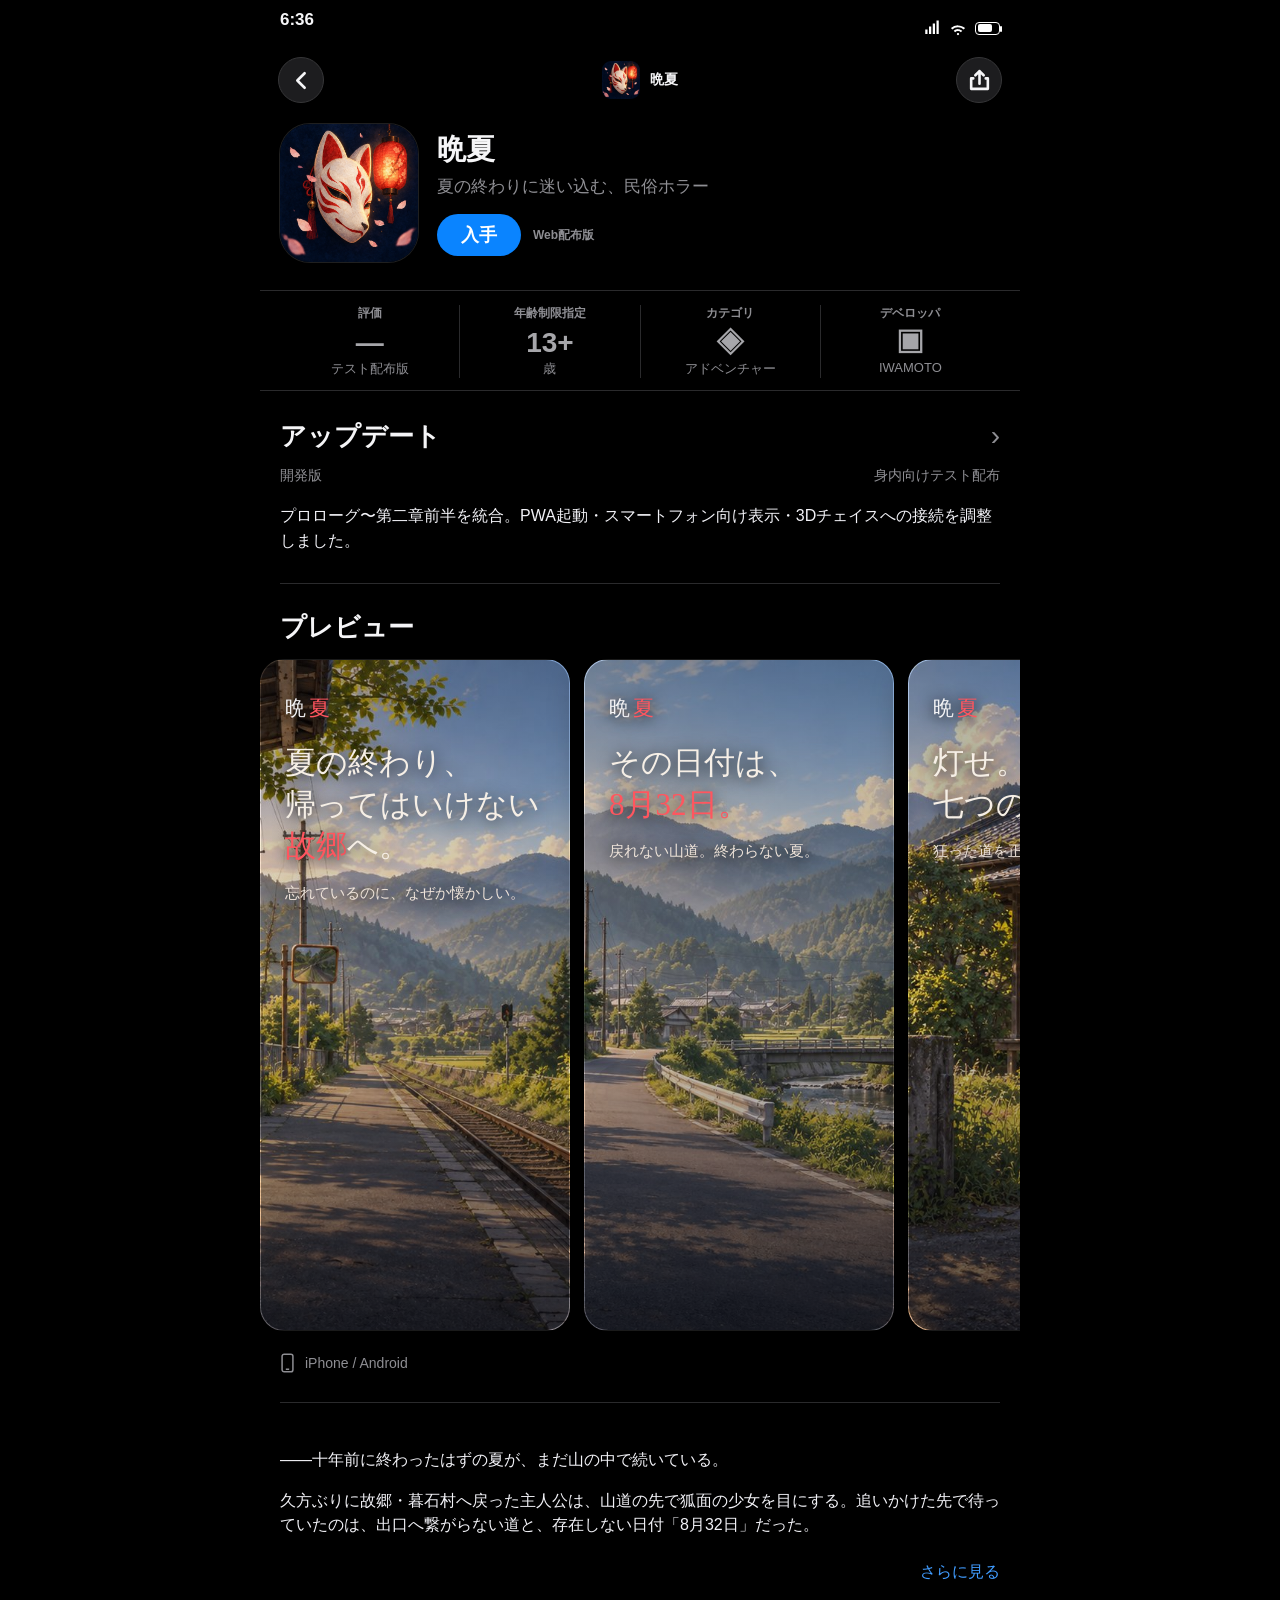
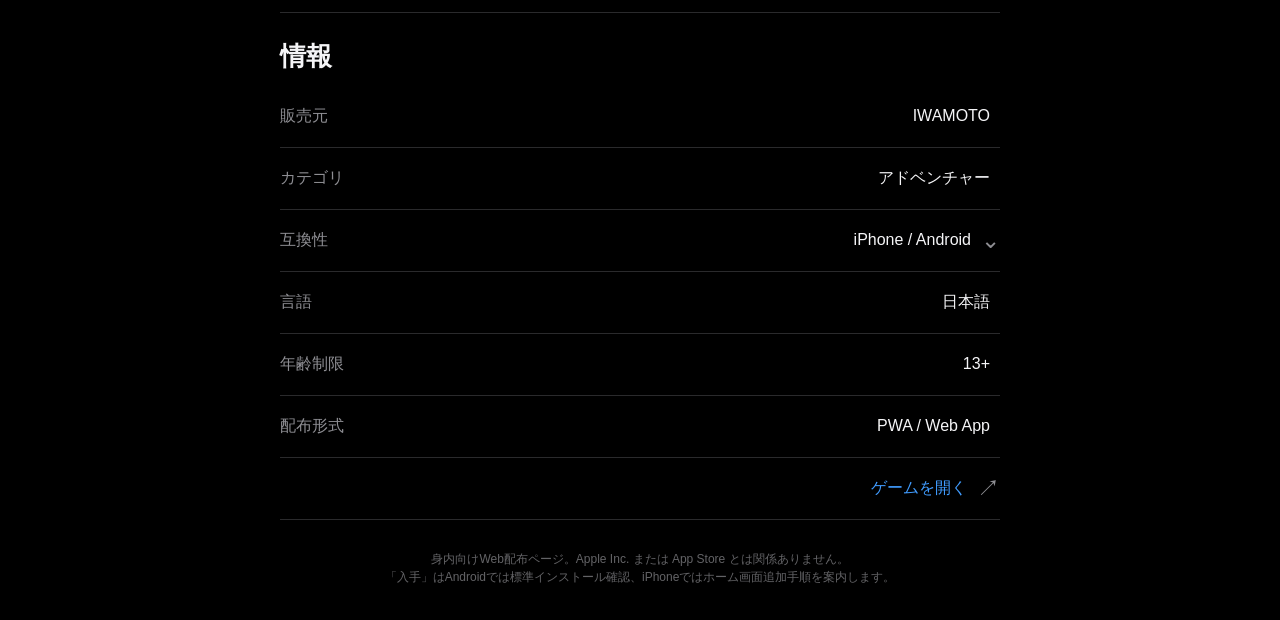
==== store/index.html @ 88d85bd9 "Add App Store-style PWA install page" ====
<!doctype html>
<html lang="ja">
<head>
<meta charset="utf-8">
<meta name="viewport" content="width=device-width,initial-scale=1,viewport-fit=cover">
<meta name="theme-color" content="#000000">
<meta name="color-scheme" content="dark">
<meta name="application-name" content="晩夏">
<meta name="mobile-web-app-capable" content="yes">
<meta name="apple-mobile-web-app-capable" content="yes">
<meta name="apple-mobile-web-app-title" content="晩夏">
<meta name="apple-mobile-web-app-status-bar-style" content="black-translucent">
<link rel="manifest" href="../manifest.webmanifest">
<link rel="apple-touch-icon" href="../icons/apple-touch-icon.png">
<link rel="icon" type="image/png" sizes="32x32" href="../icons/favicon-32.png">
<title>晩夏 - Web App</title>
<style>
:root{--bg:#000;--surface:#1c1c1e;--line:#2a2a2c;--text:#f5f5f7;--muted:#8e8e93;--blue:#0a84ff;--safe-t:env(safe-area-inset-top,0px);--safe-b:env(safe-area-inset-bottom,0px)}
*{box-sizing:border-box}html{background:#000;-webkit-text-size-adjust:100%;scroll-behavior:smooth}body{margin:0;background:#000;color:var(--text);font-family:-apple-system,BlinkMacSystemFont,"SF Pro Display","SF Pro Text","Hiragino Sans","Yu Gothic UI","Yu Gothic",sans-serif;-webkit-font-smoothing:antialiased;padding-bottom:calc(24px + var(--safe-b))}button,a{font:inherit}button{color:inherit}a{color:inherit;text-decoration:none}img{display:block}.app{width:min(100%,760px);margin:auto;min-height:100vh;background:#000}
.status{height:calc(46px + var(--safe-t));padding:calc(10px + var(--safe-t)) 20px 0;display:flex;justify-content:space-between;font-size:17px;font-weight:650}.status-icons{display:flex;align-items:center;gap:8px}.status svg{width:18px;height:18px;fill:#fff}.battery{height:13px;width:25px;border:1.6px solid #fff;border-radius:4px;padding:1.5px;position:relative}.battery:after{content:"";position:absolute;right:-3px;top:3px;width:2px;height:6px;background:#fff;border-radius:1px}.battery span{display:block;width:72%;height:100%;background:#fff;border-radius:2px}
.topbar{height:70px;padding:8px 18px 10px;display:grid;grid-template-columns:1fr auto 1fr;align-items:center;position:sticky;top:0;z-index:20;background:rgba(0,0,0,.82);backdrop-filter:saturate(180%) blur(22px);-webkit-backdrop-filter:saturate(180%) blur(22px)}.icon-btn{width:46px;height:46px;border-radius:50%;border:1px solid #363638;background:#1d1d1f;display:grid;place-items:center;padding:0;cursor:pointer}.icon-btn svg{width:25px;height:25px;stroke:#f5f5f7;stroke-width:2.5;fill:none;stroke-linecap:round;stroke-linejoin:round}.top-left{justify-self:start}.top-right{justify-self:end}.mini-head{display:flex;align-items:center;gap:10px;opacity:0;transition:.2s}.mini-head img{width:38px;height:38px;border-radius:9px}.mini-title{font-size:14px;font-weight:650}.topbar.scrolled .mini-head{opacity:1}.topbar.scrolled .share-only{display:none}.topbar:not(.scrolled) .compact-get{display:none}
.get{border:0;background:var(--blue);color:#fff;min-width:84px;height:42px;padding:0 22px;border-radius:999px;font-size:18px;font-weight:650;cursor:pointer}.get:active{transform:scale(.96);opacity:.85}.get.small{height:38px;min-width:74px;font-size:16px;padding:0 18px}
.section{padding:0 20px}.hero{display:grid;grid-template-columns:138px 1fr;gap:19px;padding-top:8px;padding-bottom:28px}.app-icon{width:138px;height:138px;border-radius:30px;object-fit:cover;box-shadow:0 0 0 1px rgba(255,255,255,.12)}.hero-copy{min-width:0;display:flex;flex-direction:column;justify-content:center}.hero h1{font-size:29px;margin:0 0 6px;font-weight:720}.subtitle{font-size:17px;color:var(--muted);line-height:1.25;margin-bottom:17px}.get-row{display:flex;align-items:center;gap:12px}.web-badge{font-size:12px;color:var(--muted);font-weight:600}
.metrics-wrap{border-top:1px solid var(--line);border-bottom:1px solid var(--line);overflow:hidden}.metrics{display:flex;overflow-x:auto;scrollbar-width:none;padding:14px 0 12px}.metrics::-webkit-scrollbar{display:none}.metric{min-width:145px;flex:1;text-align:center;border-right:1px solid var(--line);padding:0 12px}.metric:last-child{border-right:0}.metric-top{font-size:12px;color:var(--muted);font-weight:600}.metric-main{font-size:28px;font-weight:650;color:#a6a6aa;line-height:1.18;margin:4px 0 1px}.metric-bottom{font-size:13px;color:var(--muted)}
.block{padding:29px 20px 0}.heading-row{display:flex;justify-content:space-between;align-items:baseline;margin-bottom:15px}h2{font-size:26px;line-height:1.1;margin:0;font-weight:730}.chev{color:var(--muted);font-size:28px}.update-meta{display:flex;justify-content:space-between;color:var(--muted);font-size:14px;margin-bottom:19px}.bodycopy{font-size:16px;line-height:1.55;color:#f2f2f7}.sep{height:1px;background:var(--line);margin:29px 20px 0}
.preview-title{margin-bottom:18px}.preview-scroll{display:flex;gap:14px;overflow-x:auto;scroll-snap-type:x mandatory;-webkit-overflow-scrolling:touch;scrollbar-width:none;padding:0 20px 6px;margin:0 -20px}.preview-scroll::-webkit-scrollbar{display:none}.preview-card{flex:0 0 clamp(246px,72vw,310px);aspect-ratio:9/19.5;border-radius:24px;overflow:hidden;scroll-snap-align:start;border:1px solid rgba(255,255,255,.1);box-shadow:0 12px 34px rgba(0,0,0,.4);position:relative;background-position:center;background-size:cover;background-repeat:no-repeat}.preview-card:before{content:"";position:absolute;inset:0;background:linear-gradient(180deg,rgba(4,6,12,.35),rgba(4,6,12,.06) 46%,rgba(4,6,12,.7))}.preview-copy{position:absolute;inset:0;padding:34px 24px;display:flex;flex-direction:column;justify-content:flex-start;text-shadow:0 2px 16px #000}.preview-brand{font-family:"Hiragino Mincho ProN","Yu Mincho",serif;font-size:21px;letter-spacing:.14em;margin-bottom:20px}.preview-brand b{color:#ff565f;font-weight:500}.preview-copy h3{font-family:"Hiragino Mincho ProN","Yu Mincho",serif;font-size:31px;line-height:1.34;margin:0;color:#f6efe6;font-weight:500}.preview-copy h3 em{font-style:normal;color:#ff565f}.preview-copy p{font-family:"Hiragino Mincho ProN","Yu Mincho",serif;font-size:15px;line-height:1.6;margin:14px 0 0;color:#eee3d9}.p1{background-image:url('../story-assets/d433946e0e37f35c113ef683.jpg')}.p2{background-image:url('../story-assets/786ea5b18d33438d52cf5164.jpg')}.p3{background-image:url('../story-assets/a06f5519eb6fc4765a5a5476.jpg')}.p4{background-image:url('../chase/assets/02f505d3da7eb27e.jpg')}.p5{background-image:url('../story-assets/a1163c186d6f4e73d282284d.jpg')}.p6{background-image:url('../story-assets/0415895b34908df2239d593f.jpg')}.device-label{display:flex;gap:10px;align-items:center;color:var(--muted);font-size:14px;padding-top:16px}.device-label svg{width:15px;height:20px;stroke:currentColor;fill:none;stroke-width:1.8}
.description-details summary{list-style:none;-webkit-tap-highlight-color:transparent;user-select:none}.description-details summary::-webkit-details-marker{display:none}.more{display:block;width:max-content;margin-left:auto;color:#409cff;font-size:16px;padding:8px 0 0;cursor:pointer}.description-details .when-open{display:none}.description-details[open] .when-closed{display:none}.description-details[open] .when-open{display:inline}.description-details[open] .more{margin-bottom:12px}.feature-list{padding-left:1.2em}.feature-list li{margin:6px 0}
.info-row{min-height:62px;border-bottom:1px solid var(--line);display:grid;grid-template-columns:140px 1fr auto;align-items:center;gap:10px;font-size:16px}.info-row .label{color:var(--muted)}.info-row .value{text-align:right}.info-row .disclosure{color:var(--muted);font-size:23px}.link-row .value{color:#409cff}.footer-note{color:#636366;font-size:12px;line-height:1.5;padding:30px 20px 10px;text-align:center}
.modal{position:fixed;inset:0;z-index:100;background:rgba(0,0,0,.55);display:none;align-items:flex-end;justify-content:center;padding:16px 12px calc(16px + var(--safe-b));backdrop-filter:blur(10px);-webkit-backdrop-filter:blur(10px)}.modal.show{display:flex}.sheet{width:min(100%,520px);background:#1c1c1e;border-radius:28px;padding:10px 18px 18px;border:1px solid rgba(255,255,255,.12)}.grabber{width:36px;height:5px;background:#5b5b60;border-radius:99px;margin:2px auto 17px}.sheet h3{font-size:22px;margin:0 0 8px;text-align:center}.sheet p{color:#b7b7bd;font-size:14px;line-height:1.48;margin:0 0 16px;text-align:center}.steps{display:grid;gap:10px}.step{display:flex;gap:12px;align-items:center;background:#2c2c2e;border-radius:14px;padding:12px}.step-num{width:30px;height:30px;border-radius:50%;background:var(--blue);display:grid;place-items:center;font-weight:700;flex:0 0 auto}.step b{font-size:15px}.step span{display:block;color:var(--muted);font-size:12px;margin-top:2px}.sheet-actions{display:grid;grid-template-columns:1fr 1fr;gap:10px;margin-top:14px}.sheet-actions button{height:48px;border-radius:14px;border:0;font-weight:650;font-size:16px}.cancel{background:#2c2c2e}.primary{background:var(--blue)}
@media(max-width:430px){.section,.block{padding-left:18px;padding-right:18px}.sep{margin-left:18px;margin-right:18px}.hero{grid-template-columns:116px 1fr;gap:16px}.app-icon{width:116px;height:116px;border-radius:26px}.hero h1{font-size:25px}.subtitle{font-size:15px}.get{height:39px;min-width:78px;font-size:17px}}
</style>
</head>
<body>
<div class="app">
<div class="status" aria-hidden="true"><div id="clock">9:41</div><div class="status-icons"><svg viewBox="0 0 24 24"><path d="M3 20h3V14H3v6Zm5 0h3V10H8v10Zm5 0h3V6h-3v14Zm5 0h3V2h-3v18Z"/></svg><svg viewBox="0 0 24 24"><path d="M12 18.5c.8 0 1.5.7 1.5 1.5s-.7 1.5-1.5 1.5-1.5-.7-1.5-1.5.7-1.5 1.5-1.5Zm0-5c2.2 0 4.2.8 5.7 2.2l-1.8 1.8A5.6 5.6 0 0 0 12 16a5.6 5.6 0 0 0-3.9 1.5l-1.8-1.8A8.2 8.2 0 0 1 12 13.5Zm0-5c3.6 0 6.9 1.3 9.4 3.6l-1.8 1.8A11 11 0 0 0 12 11a11 11 0 0 0-7.6 2.9l-1.8-1.8A13.7 13.7 0 0 1 12 8.5Z"/></svg><div class="battery"><span></span></div></div></div>
<header class="topbar" id="topbar"><button class="icon-btn top-left" type="button" onclick="history.length>1?history.back():location.href='../?v=20260924'" aria-label="戻る"><svg viewBox="0 0 24 24"><path d="M15 5 8 12l7 7"/></svg></button><div class="mini-head"><img src="../icons/icon-512.png" alt=""><div class="mini-title">晩夏</div></div><div class="top-right"><button class="icon-btn share-only" type="button" id="shareBtn" aria-label="共有"><svg viewBox="0 0 24 24"><path d="M12 15V3m0 0L8 7m4-4 4 4M6 10H4v10h16V10h-2"/></svg></button><button class="get small compact-get install-trigger" type="button">入手</button></div></header>
<main>
<section class="section hero"><img class="app-icon" src="../icons/icon-512.png" alt="晩夏 アプリアイコン"><div class="hero-copy"><h1>晩夏</h1><div class="subtitle">夏の終わりに迷い込む、民俗ホラー</div><div class="get-row"><button class="get install-trigger" type="button">入手</button><span class="web-badge">Web配布版</span></div></div></section>
<section class="section metrics-wrap"><div class="metrics"><div class="metric"><div class="metric-top">評価</div><div class="metric-main">—</div><div class="metric-bottom">テスト配布版</div></div><div class="metric"><div class="metric-top">年齢制限指定</div><div class="metric-main">13+</div><div class="metric-bottom">歳</div></div><div class="metric"><div class="metric-top">カテゴリ</div><div class="metric-main">◈</div><div class="metric-bottom">アドベンチャー</div></div><div class="metric"><div class="metric-top">デベロッパ</div><div class="metric-main">▣</div><div class="metric-bottom">IWAMOTO</div></div></div></section>
<section class="block"><div class="heading-row"><h2>アップデート</h2><div class="chev">›</div></div><div class="update-meta"><span>開発版</span><span>身内向けテスト配布</span></div><div class="bodycopy">プロローグ〜第二章前半を統合。PWA起動・スマートフォン向け表示・3Dチェイスへの接続を調整しました。</div></section><div class="sep"></div>
<section class="block"><h2 class="preview-title">プレビュー</h2><div class="preview-scroll"><article class="preview-card p1"><div class="preview-copy"><div class="preview-brand">晩<b>夏</b></div><h3>夏の終わり、<br>帰ってはいけない<em>故郷</em>へ。</h3><p>忘れているのに、なぜか懐かしい。</p></div></article><article class="preview-card p2"><div class="preview-copy"><div class="preview-brand">晩<b>夏</b></div><h3>その日付は、<br><em>8月32日。</em></h3><p>戻れない山道。終わらない夏。</p></div></article><article class="preview-card p3"><div class="preview-copy"><div class="preview-brand">晩<b>夏</b></div><h3>灯せ。<br>七つの<em>灯火</em>を。</h3><p>狂った道を正し、禁域の奥へ。</p></div></article><article class="preview-card p4"><div class="preview-copy"><div class="preview-brand">晩<b>夏</b></div><h3>見つかったら、<br><em>逃げろ。</em></h3><p>暗闇の森を走り抜ける3Dチェイス。</p></div></article><article class="preview-card p5"><div class="preview-copy"><div class="preview-brand">晩<b>夏</b></div><h3>忘れていた名前が、<br>すべてを<em>繋ぐ。</em></h3><p>少女、案内人、そして十年前の自分。</p></div></article><article class="preview-card p6"><div class="preview-copy"><div class="preview-brand">晩<b>夏</b></div><h3>2Dノベル ×<br><em>3Dチェイス。</em></h3><p>物語を読み、禁域を走り、失われた夏の真相へ。</p></div></article></div><div class="device-label"><svg viewBox="0 0 18 24"><rect x="2.5" y="1.5" width="13" height="21" rx="2.5"/><path d="M7 19.5h4"/></svg><span>iPhone / Android</span></div></section><div class="sep"></div>
<section class="block"><div class="bodycopy"><p>――十年前に終わったはずの夏が、まだ山の中で続いている。</p><p>久方ぶりに故郷・暮石村へ戻った主人公は、山道の先で狐面の少女を目にする。追いかけた先で待っていたのは、出口へ繋がらない道と、存在しない日付「8月32日」だった。</p></div><details class="description-details"><summary class="more"><span class="when-closed">さらに見る</span><span class="when-open">閉じる</span></summary><div class="bodycopy"><p>『晩夏』は、物語を読み進める2Dノベルと、暗闇の禁域を探索する3Dチェイスを交互に進める民俗ホラーアドベンチャーです。</p><ul class="feature-list"><li>夕暮れの故郷と「忘れているのに懐かしい」記憶</li><li>七つの灯火を巡り、狂った道を正す探索</li><li>虚神から逃げる一人称3Dチェイス</li><li>狐面の少女・彩音と、失われた十年前の因果</li></ul></div></details></section><div class="sep"></div>
<section class="block"><div class="heading-row"><h2>情報</h2></div><div class="info"><div class="info-row"><div class="label">販売元</div><div class="value">IWAMOTO</div><div></div></div><div class="info-row"><div class="label">カテゴリ</div><div class="value">アドベンチャー</div><div></div></div><div class="info-row"><div class="label">互換性</div><div class="value">iPhone / Android</div><div class="disclosure">⌄</div></div><div class="info-row"><div class="label">言語</div><div class="value">日本語</div><div></div></div><div class="info-row"><div class="label">年齢制限</div><div class="value">13+</div><div></div></div><div class="info-row"><div class="label">配布形式</div><div class="value">PWA / Web App</div><div></div></div><div class="info-row link-row"><div class="label"></div><div class="value"><a href="../?v=20260924">ゲームを開く</a></div><div class="disclosure">↗</div></div></div></section>
<div class="footer-note">身内向けWeb配布ページ。Apple Inc. または App Store とは関係ありません。<br>「入手」はAndroidでは標準インストール確認、iPhoneではホーム画面追加手順を案内します。</div>
</main></div>
<div class="modal" id="installModal"><div class="sheet"><div class="grabber"></div><h3>晩夏をインストール</h3><p id="installIntro">ホーム画面に追加すると、ブラウザUIなしでアプリのように起動できます。</p><div class="steps" id="iosSteps"><div class="step"><div class="step-num">1</div><div><b>Safariの共有ボタン □↑</b><span>画面下部または上部にあります</span></div></div><div class="step"><div class="step-num">2</div><div><b>「ホーム画面に追加」</b><span>共有メニューから選択します</span></div></div><div class="step"><div class="step-num">3</div><div><b>「Webアプリとして開く」をON</b><span>表示された場合は有効にします</span></div></div><div class="step"><div class="step-num">4</div><div><b>右上の「追加」</b><span>ホーム画面に「晩夏」が追加されます</span></div></div></div><div class="sheet-actions"><button class="cancel" id="modalClose">閉じる</button><button class="primary" id="openGame">ゲームを開く</button></div></div></div>
<script>
(()=>{const GAME_URL='../?v=20260924';const STORE_URL=location.href;const isIOS=/iPad|iPhone|iPod/.test(navigator.userAgent)||(navigator.platform==='MacIntel'&&navigator.maxTouchPoints>1);const isAndroid=/Android/i.test(navigator.userAgent);const isStandalone=matchMedia('(display-mode: standalone)').matches||navigator.standalone===true;let deferredPrompt=null;let urlSwapped=false;const buttons=[...document.querySelectorAll('.install-trigger')];const modal=document.getElementById('installModal');const intro=document.getElementById('installIntro');const steps=document.getElementById('iosSteps');const label=x=>buttons.forEach(b=>b.textContent=x);if(isStandalone)label('開く');addEventListener('beforeinstallprompt',e=>{e.preventDefault();deferredPrompt=e});addEventListener('appinstalled',()=>{deferredPrompt=null;label('開く')});async function install(){if(isStandalone){location.href=GAME_URL;return}if(deferredPrompt){deferredPrompt.prompt();const c=await deferredPrompt.userChoice;if(c&&c.outcome==='accepted')label('開く');deferredPrompt=null;return}if(isIOS){history.replaceState(null,'',GAME_URL);urlSwapped=true;intro.textContent='Safariの共有メニューから「ホーム画面に追加」を選んでください。追加後は「晩夏」として直接ゲームが起動します。';steps.style.display='grid';modal.classList.add('show');return}if(isAndroid){intro.textContent='このブラウザではインストール確認を直接表示できませんでした。Chromeのメニューから「アプリをインストール」を選んでください。';steps.style.display='none';modal.classList.add('show');return}location.href=GAME_URL}buttons.forEach(b=>b.addEventListener('click',install));function closeModal(){modal.classList.remove('show');if(urlSwapped){history.replaceState(null,'',STORE_URL);urlSwapped=false}}document.getElementById('modalClose').addEventListener('click',closeModal);document.getElementById('openGame').addEventListener('click',()=>location.href=GAME_URL);modal.addEventListener('click',e=>{if(e.target===modal)closeModal()});document.getElementById('shareBtn').addEventListener('click',async()=>{try{if(navigator.share)await navigator.share({title:'晩夏',text:'民俗ホラーアドベンチャー「晩夏」',url:location.href});else await navigator.clipboard.writeText(location.href)}catch(_){}});const topbar=document.getElementById('topbar');const onScroll=()=>topbar.classList.toggle('scrolled',scrollY>135);addEventListener('scroll',onScroll,{passive:true});onScroll();const clock=document.getElementById('clock');const tick=()=>{const d=new Date();clock.textContent=`${d.getHours()}:${String(d.getMinutes()).padStart(2,'0')}`};tick();setInterval(tick,30000)})();
</script>
<script src="../pwa-register.js"></script>
</body>
</html>
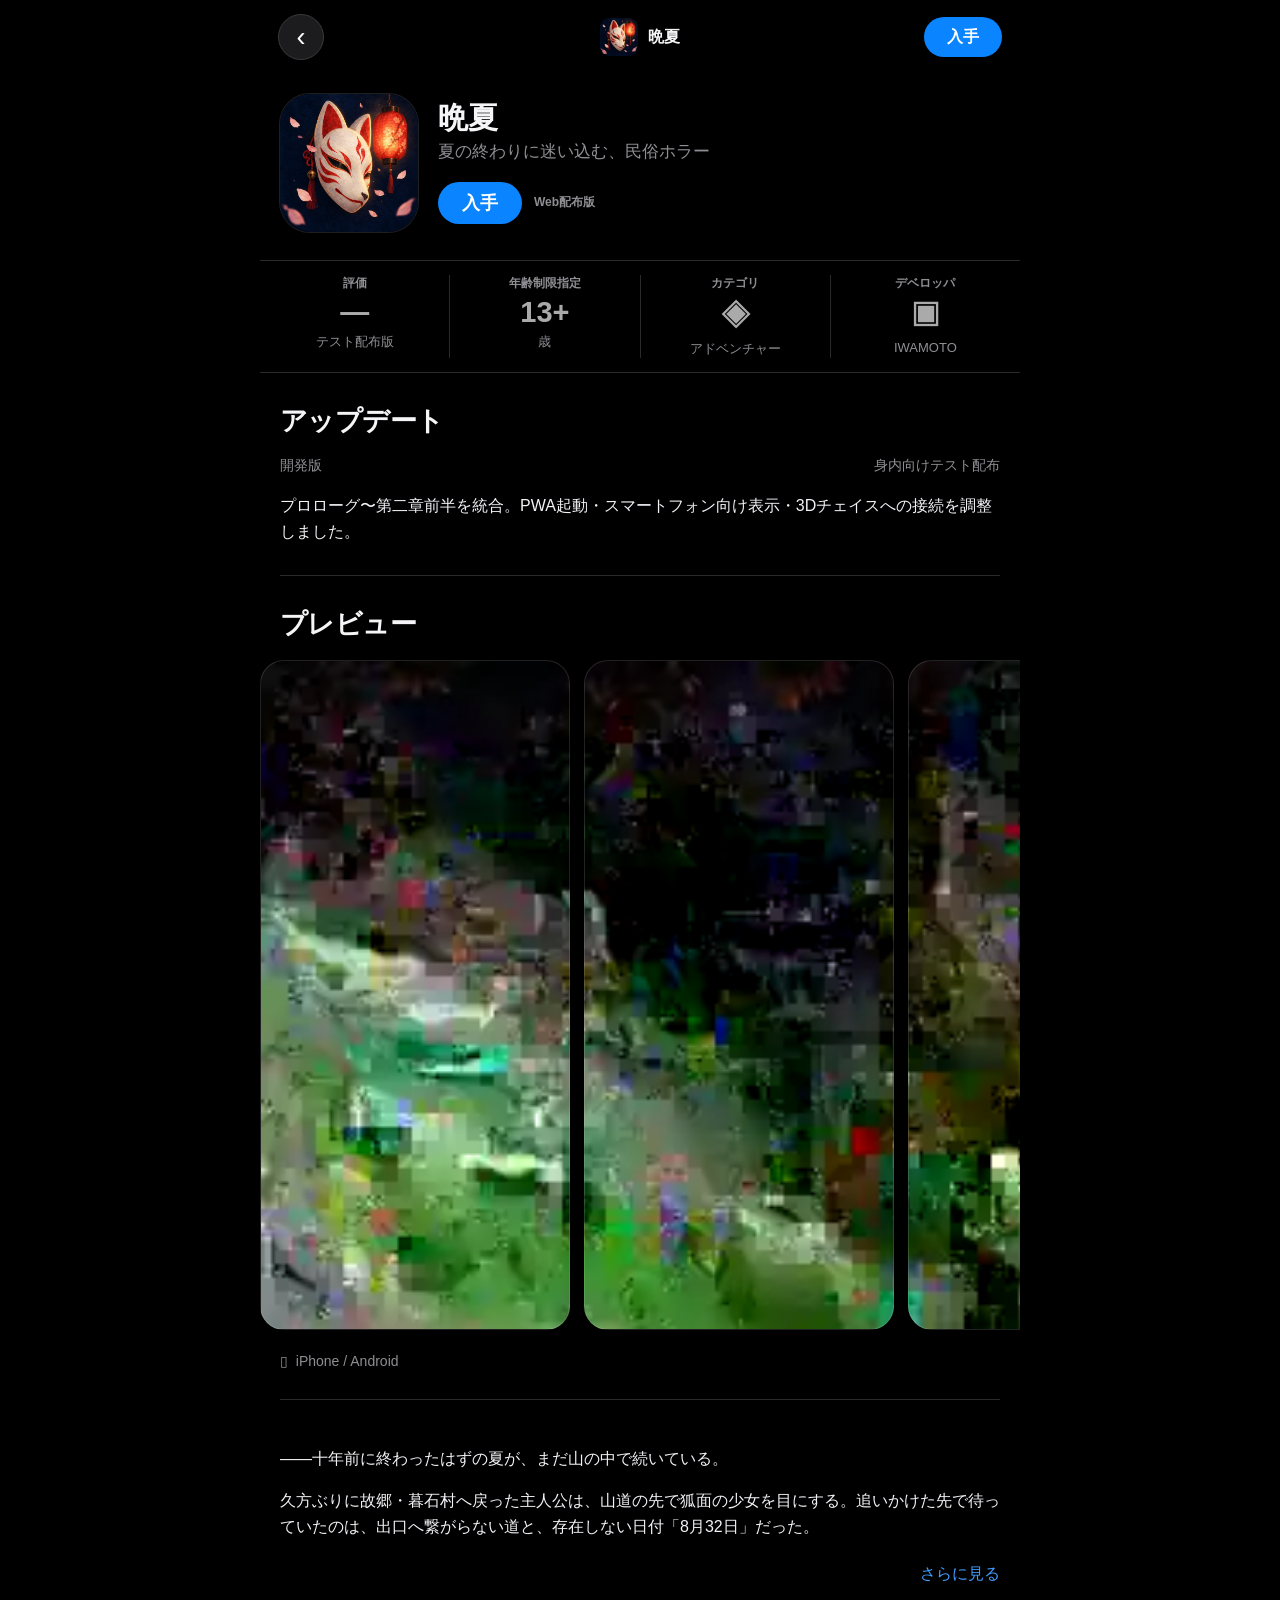
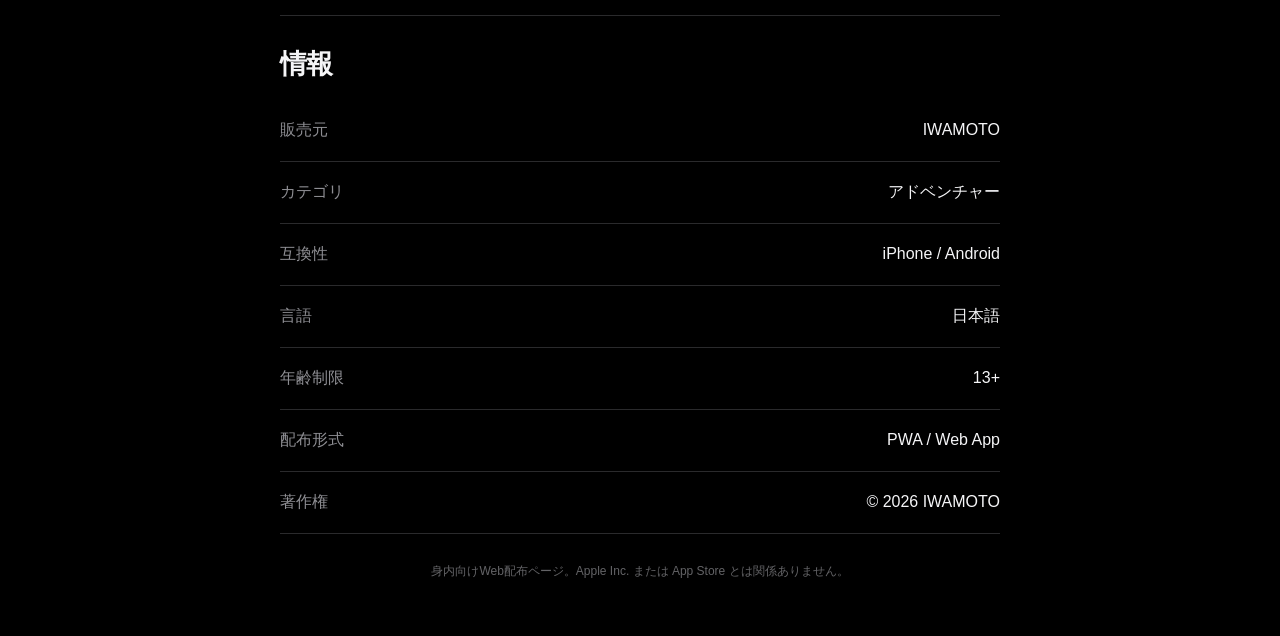
==== commit 4427abe2: "Restore App Store-style PWA page with corrected previews" ====
--- a/store/index.html
+++ b/store/index.html
@@ -1,52 +1 @@
-<!doctype html>
-<html lang="ja">
-<head>
-<meta charset="utf-8">
-<meta name="viewport" content="width=device-width,initial-scale=1,viewport-fit=cover">
-<meta name="theme-color" content="#000000">
-<meta name="color-scheme" content="dark">
-<meta name="application-name" content="晩夏">
-<meta name="mobile-web-app-capable" content="yes">
-<meta name="apple-mobile-web-app-capable" content="yes">
-<meta name="apple-mobile-web-app-title" content="晩夏">
-<meta name="apple-mobile-web-app-status-bar-style" content="black-translucent">
-<link rel="manifest" href="../manifest.webmanifest">
-<link rel="apple-touch-icon" href="../icons/apple-touch-icon.png">
-<link rel="icon" type="image/png" sizes="32x32" href="../icons/favicon-32.png">
-<title>晩夏 - Web App</title>
-<style>
-:root{--bg:#000;--surface:#1c1c1e;--line:#2a2a2c;--text:#f5f5f7;--muted:#8e8e93;--blue:#0a84ff;--safe-t:env(safe-area-inset-top,0px);--safe-b:env(safe-area-inset-bottom,0px)}
-*{box-sizing:border-box}html{background:#000;-webkit-text-size-adjust:100%;scroll-behavior:smooth}body{margin:0;background:#000;color:var(--text);font-family:-apple-system,BlinkMacSystemFont,"SF Pro Display","SF Pro Text","Hiragino Sans","Yu Gothic UI","Yu Gothic",sans-serif;-webkit-font-smoothing:antialiased;padding-bottom:calc(24px + var(--safe-b))}button,a{font:inherit}button{color:inherit}a{color:inherit;text-decoration:none}img{display:block}.app{width:min(100%,760px);margin:auto;min-height:100vh;background:#000}
-.status{height:calc(46px + var(--safe-t));padding:calc(10px + var(--safe-t)) 20px 0;display:flex;justify-content:space-between;font-size:17px;font-weight:650}.status-icons{display:flex;align-items:center;gap:8px}.status svg{width:18px;height:18px;fill:#fff}.battery{height:13px;width:25px;border:1.6px solid #fff;border-radius:4px;padding:1.5px;position:relative}.battery:after{content:"";position:absolute;right:-3px;top:3px;width:2px;height:6px;background:#fff;border-radius:1px}.battery span{display:block;width:72%;height:100%;background:#fff;border-radius:2px}
-.topbar{height:70px;padding:8px 18px 10px;display:grid;grid-template-columns:1fr auto 1fr;align-items:center;position:sticky;top:0;z-index:20;background:rgba(0,0,0,.82);backdrop-filter:saturate(180%) blur(22px);-webkit-backdrop-filter:saturate(180%) blur(22px)}.icon-btn{width:46px;height:46px;border-radius:50%;border:1px solid #363638;background:#1d1d1f;display:grid;place-items:center;padding:0;cursor:pointer}.icon-btn svg{width:25px;height:25px;stroke:#f5f5f7;stroke-width:2.5;fill:none;stroke-linecap:round;stroke-linejoin:round}.top-left{justify-self:start}.top-right{justify-self:end}.mini-head{display:flex;align-items:center;gap:10px;opacity:0;transition:.2s}.mini-head img{width:38px;height:38px;border-radius:9px}.mini-title{font-size:14px;font-weight:650}.topbar.scrolled .mini-head{opacity:1}.topbar.scrolled .share-only{display:none}.topbar:not(.scrolled) .compact-get{display:none}
-.get{border:0;background:var(--blue);color:#fff;min-width:84px;height:42px;padding:0 22px;border-radius:999px;font-size:18px;font-weight:650;cursor:pointer}.get:active{transform:scale(.96);opacity:.85}.get.small{height:38px;min-width:74px;font-size:16px;padding:0 18px}
-.section{padding:0 20px}.hero{display:grid;grid-template-columns:138px 1fr;gap:19px;padding-top:8px;padding-bottom:28px}.app-icon{width:138px;height:138px;border-radius:30px;object-fit:cover;box-shadow:0 0 0 1px rgba(255,255,255,.12)}.hero-copy{min-width:0;display:flex;flex-direction:column;justify-content:center}.hero h1{font-size:29px;margin:0 0 6px;font-weight:720}.subtitle{font-size:17px;color:var(--muted);line-height:1.25;margin-bottom:17px}.get-row{display:flex;align-items:center;gap:12px}.web-badge{font-size:12px;color:var(--muted);font-weight:600}
-.metrics-wrap{border-top:1px solid var(--line);border-bottom:1px solid var(--line);overflow:hidden}.metrics{display:flex;overflow-x:auto;scrollbar-width:none;padding:14px 0 12px}.metrics::-webkit-scrollbar{display:none}.metric{min-width:145px;flex:1;text-align:center;border-right:1px solid var(--line);padding:0 12px}.metric:last-child{border-right:0}.metric-top{font-size:12px;color:var(--muted);font-weight:600}.metric-main{font-size:28px;font-weight:650;color:#a6a6aa;line-height:1.18;margin:4px 0 1px}.metric-bottom{font-size:13px;color:var(--muted)}
-.block{padding:29px 20px 0}.heading-row{display:flex;justify-content:space-between;align-items:baseline;margin-bottom:15px}h2{font-size:26px;line-height:1.1;margin:0;font-weight:730}.chev{color:var(--muted);font-size:28px}.update-meta{display:flex;justify-content:space-between;color:var(--muted);font-size:14px;margin-bottom:19px}.bodycopy{font-size:16px;line-height:1.55;color:#f2f2f7}.sep{height:1px;background:var(--line);margin:29px 20px 0}
-.preview-title{margin-bottom:18px}.preview-scroll{display:flex;gap:14px;overflow-x:auto;scroll-snap-type:x mandatory;-webkit-overflow-scrolling:touch;scrollbar-width:none;padding:0 20px 6px;margin:0 -20px}.preview-scroll::-webkit-scrollbar{display:none}.preview-card{flex:0 0 clamp(246px,72vw,310px);aspect-ratio:9/19.5;border-radius:24px;overflow:hidden;scroll-snap-align:start;border:1px solid rgba(255,255,255,.1);box-shadow:0 12px 34px rgba(0,0,0,.4);position:relative;background-position:center;background-size:cover;background-repeat:no-repeat}.preview-card:before{content:"";position:absolute;inset:0;background:linear-gradient(180deg,rgba(4,6,12,.35),rgba(4,6,12,.06) 46%,rgba(4,6,12,.7))}.preview-copy{position:absolute;inset:0;padding:34px 24px;display:flex;flex-direction:column;justify-content:flex-start;text-shadow:0 2px 16px #000}.preview-brand{font-family:"Hiragino Mincho ProN","Yu Mincho",serif;font-size:21px;letter-spacing:.14em;margin-bottom:20px}.preview-brand b{color:#ff565f;font-weight:500}.preview-copy h3{font-family:"Hiragino Mincho ProN","Yu Mincho",serif;font-size:31px;line-height:1.34;margin:0;color:#f6efe6;font-weight:500}.preview-copy h3 em{font-style:normal;color:#ff565f}.preview-copy p{font-family:"Hiragino Mincho ProN","Yu Mincho",serif;font-size:15px;line-height:1.6;margin:14px 0 0;color:#eee3d9}.p1{background-image:url('../story-assets/d433946e0e37f35c113ef683.jpg')}.p2{background-image:url('../story-assets/786ea5b18d33438d52cf5164.jpg')}.p3{background-image:url('../story-assets/a06f5519eb6fc4765a5a5476.jpg')}.p4{background-image:url('../chase/assets/02f505d3da7eb27e.jpg')}.p5{background-image:url('../story-assets/a1163c186d6f4e73d282284d.jpg')}.p6{background-image:url('../story-assets/0415895b34908df2239d593f.jpg')}.device-label{display:flex;gap:10px;align-items:center;color:var(--muted);font-size:14px;padding-top:16px}.device-label svg{width:15px;height:20px;stroke:currentColor;fill:none;stroke-width:1.8}
-.description-details summary{list-style:none;-webkit-tap-highlight-color:transparent;user-select:none}.description-details summary::-webkit-details-marker{display:none}.more{display:block;width:max-content;margin-left:auto;color:#409cff;font-size:16px;padding:8px 0 0;cursor:pointer}.description-details .when-open{display:none}.description-details[open] .when-closed{display:none}.description-details[open] .when-open{display:inline}.description-details[open] .more{margin-bottom:12px}.feature-list{padding-left:1.2em}.feature-list li{margin:6px 0}
-.info-row{min-height:62px;border-bottom:1px solid var(--line);display:grid;grid-template-columns:140px 1fr auto;align-items:center;gap:10px;font-size:16px}.info-row .label{color:var(--muted)}.info-row .value{text-align:right}.info-row .disclosure{color:var(--muted);font-size:23px}.link-row .value{color:#409cff}.footer-note{color:#636366;font-size:12px;line-height:1.5;padding:30px 20px 10px;text-align:center}
-.modal{position:fixed;inset:0;z-index:100;background:rgba(0,0,0,.55);display:none;align-items:flex-end;justify-content:center;padding:16px 12px calc(16px + var(--safe-b));backdrop-filter:blur(10px);-webkit-backdrop-filter:blur(10px)}.modal.show{display:flex}.sheet{width:min(100%,520px);background:#1c1c1e;border-radius:28px;padding:10px 18px 18px;border:1px solid rgba(255,255,255,.12)}.grabber{width:36px;height:5px;background:#5b5b60;border-radius:99px;margin:2px auto 17px}.sheet h3{font-size:22px;margin:0 0 8px;text-align:center}.sheet p{color:#b7b7bd;font-size:14px;line-height:1.48;margin:0 0 16px;text-align:center}.steps{display:grid;gap:10px}.step{display:flex;gap:12px;align-items:center;background:#2c2c2e;border-radius:14px;padding:12px}.step-num{width:30px;height:30px;border-radius:50%;background:var(--blue);display:grid;place-items:center;font-weight:700;flex:0 0 auto}.step b{font-size:15px}.step span{display:block;color:var(--muted);font-size:12px;margin-top:2px}.sheet-actions{display:grid;grid-template-columns:1fr 1fr;gap:10px;margin-top:14px}.sheet-actions button{height:48px;border-radius:14px;border:0;font-weight:650;font-size:16px}.cancel{background:#2c2c2e}.primary{background:var(--blue)}
-@media(max-width:430px){.section,.block{padding-left:18px;padding-right:18px}.sep{margin-left:18px;margin-right:18px}.hero{grid-template-columns:116px 1fr;gap:16px}.app-icon{width:116px;height:116px;border-radius:26px}.hero h1{font-size:25px}.subtitle{font-size:15px}.get{height:39px;min-width:78px;font-size:17px}}
-</style>
-</head>
-<body>
-<div class="app">
-<div class="status" aria-hidden="true"><div id="clock">9:41</div><div class="status-icons"><svg viewBox="0 0 24 24"><path d="M3 20h3V14H3v6Zm5 0h3V10H8v10Zm5 0h3V6h-3v14Zm5 0h3V2h-3v18Z"/></svg><svg viewBox="0 0 24 24"><path d="M12 18.5c.8 0 1.5.7 1.5 1.5s-.7 1.5-1.5 1.5-1.5-.7-1.5-1.5.7-1.5 1.5-1.5Zm0-5c2.2 0 4.2.8 5.7 2.2l-1.8 1.8A5.6 5.6 0 0 0 12 16a5.6 5.6 0 0 0-3.9 1.5l-1.8-1.8A8.2 8.2 0 0 1 12 13.5Zm0-5c3.6 0 6.9 1.3 9.4 3.6l-1.8 1.8A11 11 0 0 0 12 11a11 11 0 0 0-7.6 2.9l-1.8-1.8A13.7 13.7 0 0 1 12 8.5Z"/></svg><div class="battery"><span></span></div></div></div>
-<header class="topbar" id="topbar"><button class="icon-btn top-left" type="button" onclick="history.length>1?history.back():location.href='../?v=20260924'" aria-label="戻る"><svg viewBox="0 0 24 24"><path d="M15 5 8 12l7 7"/></svg></button><div class="mini-head"><img src="../icons/icon-512.png" alt=""><div class="mini-title">晩夏</div></div><div class="top-right"><button class="icon-btn share-only" type="button" id="shareBtn" aria-label="共有"><svg viewBox="0 0 24 24"><path d="M12 15V3m0 0L8 7m4-4 4 4M6 10H4v10h16V10h-2"/></svg></button><button class="get small compact-get install-trigger" type="button">入手</button></div></header>
-<main>
-<section class="section hero"><img class="app-icon" src="../icons/icon-512.png" alt="晩夏 アプリアイコン"><div class="hero-copy"><h1>晩夏</h1><div class="subtitle">夏の終わりに迷い込む、民俗ホラー</div><div class="get-row"><button class="get install-trigger" type="button">入手</button><span class="web-badge">Web配布版</span></div></div></section>
-<section class="section metrics-wrap"><div class="metrics"><div class="metric"><div class="metric-top">評価</div><div class="metric-main">—</div><div class="metric-bottom">テスト配布版</div></div><div class="metric"><div class="metric-top">年齢制限指定</div><div class="metric-main">13+</div><div class="metric-bottom">歳</div></div><div class="metric"><div class="metric-top">カテゴリ</div><div class="metric-main">◈</div><div class="metric-bottom">アドベンチャー</div></div><div class="metric"><div class="metric-top">デベロッパ</div><div class="metric-main">▣</div><div class="metric-bottom">IWAMOTO</div></div></div></section>
-<section class="block"><div class="heading-row"><h2>アップデート</h2><div class="chev">›</div></div><div class="update-meta"><span>開発版</span><span>身内向けテスト配布</span></div><div class="bodycopy">プロローグ〜第二章前半を統合。PWA起動・スマートフォン向け表示・3Dチェイスへの接続を調整しました。</div></section><div class="sep"></div>
-<section class="block"><h2 class="preview-title">プレビュー</h2><div class="preview-scroll"><article class="preview-card p1"><div class="preview-copy"><div class="preview-brand">晩<b>夏</b></div><h3>夏の終わり、<br>帰ってはいけない<em>故郷</em>へ。</h3><p>忘れているのに、なぜか懐かしい。</p></div></article><article class="preview-card p2"><div class="preview-copy"><div class="preview-brand">晩<b>夏</b></div><h3>その日付は、<br><em>8月32日。</em></h3><p>戻れない山道。終わらない夏。</p></div></article><article class="preview-card p3"><div class="preview-copy"><div class="preview-brand">晩<b>夏</b></div><h3>灯せ。<br>七つの<em>灯火</em>を。</h3><p>狂った道を正し、禁域の奥へ。</p></div></article><article class="preview-card p4"><div class="preview-copy"><div class="preview-brand">晩<b>夏</b></div><h3>見つかったら、<br><em>逃げろ。</em></h3><p>暗闇の森を走り抜ける3Dチェイス。</p></div></article><article class="preview-card p5"><div class="preview-copy"><div class="preview-brand">晩<b>夏</b></div><h3>忘れていた名前が、<br>すべてを<em>繋ぐ。</em></h3><p>少女、案内人、そして十年前の自分。</p></div></article><article class="preview-card p6"><div class="preview-copy"><div class="preview-brand">晩<b>夏</b></div><h3>2Dノベル ×<br><em>3Dチェイス。</em></h3><p>物語を読み、禁域を走り、失われた夏の真相へ。</p></div></article></div><div class="device-label"><svg viewBox="0 0 18 24"><rect x="2.5" y="1.5" width="13" height="21" rx="2.5"/><path d="M7 19.5h4"/></svg><span>iPhone / Android</span></div></section><div class="sep"></div>
-<section class="block"><div class="bodycopy"><p>――十年前に終わったはずの夏が、まだ山の中で続いている。</p><p>久方ぶりに故郷・暮石村へ戻った主人公は、山道の先で狐面の少女を目にする。追いかけた先で待っていたのは、出口へ繋がらない道と、存在しない日付「8月32日」だった。</p></div><details class="description-details"><summary class="more"><span class="when-closed">さらに見る</span><span class="when-open">閉じる</span></summary><div class="bodycopy"><p>『晩夏』は、物語を読み進める2Dノベルと、暗闇の禁域を探索する3Dチェイスを交互に進める民俗ホラーアドベンチャーです。</p><ul class="feature-list"><li>夕暮れの故郷と「忘れているのに懐かしい」記憶</li><li>七つの灯火を巡り、狂った道を正す探索</li><li>虚神から逃げる一人称3Dチェイス</li><li>狐面の少女・彩音と、失われた十年前の因果</li></ul></div></details></section><div class="sep"></div>
-<section class="block"><div class="heading-row"><h2>情報</h2></div><div class="info"><div class="info-row"><div class="label">販売元</div><div class="value">IWAMOTO</div><div></div></div><div class="info-row"><div class="label">カテゴリ</div><div class="value">アドベンチャー</div><div></div></div><div class="info-row"><div class="label">互換性</div><div class="value">iPhone / Android</div><div class="disclosure">⌄</div></div><div class="info-row"><div class="label">言語</div><div class="value">日本語</div><div></div></div><div class="info-row"><div class="label">年齢制限</div><div class="value">13+</div><div></div></div><div class="info-row"><div class="label">配布形式</div><div class="value">PWA / Web App</div><div></div></div><div class="info-row link-row"><div class="label"></div><div class="value"><a href="../?v=20260924">ゲームを開く</a></div><div class="disclosure">↗</div></div></div></section>
-<div class="footer-note">身内向けWeb配布ページ。Apple Inc. または App Store とは関係ありません。<br>「入手」はAndroidでは標準インストール確認、iPhoneではホーム画面追加手順を案内します。</div>
-</main></div>
-<div class="modal" id="installModal"><div class="sheet"><div class="grabber"></div><h3>晩夏をインストール</h3><p id="installIntro">ホーム画面に追加すると、ブラウザUIなしでアプリのように起動できます。</p><div class="steps" id="iosSteps"><div class="step"><div class="step-num">1</div><div><b>Safariの共有ボタン □↑</b><span>画面下部または上部にあります</span></div></div><div class="step"><div class="step-num">2</div><div><b>「ホーム画面に追加」</b><span>共有メニューから選択します</span></div></div><div class="step"><div class="step-num">3</div><div><b>「Webアプリとして開く」をON</b><span>表示された場合は有効にします</span></div></div><div class="step"><div class="step-num">4</div><div><b>右上の「追加」</b><span>ホーム画面に「晩夏」が追加されます</span></div></div></div><div class="sheet-actions"><button class="cancel" id="modalClose">閉じる</button><button class="primary" id="openGame">ゲームを開く</button></div></div></div>
-<script>
-(()=>{const GAME_URL='../?v=20260924';const STORE_URL=location.href;const isIOS=/iPad|iPhone|iPod/.test(navigator.userAgent)||(navigator.platform==='MacIntel'&&navigator.maxTouchPoints>1);const isAndroid=/Android/i.test(navigator.userAgent);const isStandalone=matchMedia('(display-mode: standalone)').matches||navigator.standalone===true;let deferredPrompt=null;let urlSwapped=false;const buttons=[...document.querySelectorAll('.install-trigger')];const modal=document.getElementById('installModal');const intro=document.getElementById('installIntro');const steps=document.getElementById('iosSteps');const label=x=>buttons.forEach(b=>b.textContent=x);if(isStandalone)label('開く');addEventListener('beforeinstallprompt',e=>{e.preventDefault();deferredPrompt=e});addEventListener('appinstalled',()=>{deferredPrompt=null;label('開く')});async function install(){if(isStandalone){location.href=GAME_URL;return}if(deferredPrompt){deferredPrompt.prompt();const c=await deferredPrompt.userChoice;if(c&&c.outcome==='accepted')label('開く');deferredPrompt=null;return}if(isIOS){history.replaceState(null,'',GAME_URL);urlSwapped=true;intro.textContent='Safariの共有メニューから「ホーム画面に追加」を選んでください。追加後は「晩夏」として直接ゲームが起動します。';steps.style.display='grid';modal.classList.add('show');return}if(isAndroid){intro.textContent='このブラウザではインストール確認を直接表示できませんでした。Chromeのメニューから「アプリをインストール」を選んでください。';steps.style.display='none';modal.classList.add('show');return}location.href=GAME_URL}buttons.forEach(b=>b.addEventListener('click',install));function closeModal(){modal.classList.remove('show');if(urlSwapped){history.replaceState(null,'',STORE_URL);urlSwapped=false}}document.getElementById('modalClose').addEventListener('click',closeModal);document.getElementById('openGame').addEventListener('click',()=>location.href=GAME_URL);modal.addEventListener('click',e=>{if(e.target===modal)closeModal()});document.getElementById('shareBtn').addEventListener('click',async()=>{try{if(navigator.share)await navigator.share({title:'晩夏',text:'民俗ホラーアドベンチャー「晩夏」',url:location.href});else await navigator.clipboard.writeText(location.href)}catch(_){}});const topbar=document.getElementById('topbar');const onScroll=()=>topbar.classList.toggle('scrolled',scrollY>135);addEventListener('scroll',onScroll,{passive:true});onScroll();const clock=document.getElementById('clock');const tick=()=>{const d=new Date();clock.textContent=`${d.getHours()}:${String(d.getMinutes()).padStart(2,'0')}`};tick();setInterval(tick,30000)})();
-</script>
-<script src="../pwa-register.js"></script>
-</body>
-</html>+<!doctype html><html lang="ja"><head><meta charset="utf-8"><meta name="viewport" content="width=device-width,initial-scale=1,viewport-fit=cover"><meta name="theme-color" content="#000000"><meta name="color-scheme" content="dark"><meta name="application-name" content="晩夏"><meta name="mobile-web-app-capable" content="yes"><meta name="apple-mobile-web-app-capable" content="yes"><meta name="apple-mobile-web-app-title" content="晩夏"><meta name="apple-mobile-web-app-status-bar-style" content="black-translucent"><link rel="manifest" href="../manifest.webmanifest"><link rel="apple-touch-icon" href="../icons/apple-touch-icon.png"><link rel="icon" href="../icons/favicon-32.png"><title>晩夏 - Web App</title><style>:root{--blue:#0a84ff;--muted:#8e8e93;--line:#2a2a2c;--safe:env(safe-area-inset-bottom,0px);--sprite:url('./previews.webp')}*{box-sizing:border-box}html{background:#000;color-scheme:dark;-webkit-text-size-adjust:100%}body{margin:0;background:#000;color:#f5f5f7;font-family:-apple-system,BlinkMacSystemFont,"SF Pro Display","SF Pro Text","Hiragino Sans","Yu Gothic UI","Yu Gothic",sans-serif;-webkit-font-smoothing:antialiased;padding-bottom:calc(28px + var(--safe))}button,a{font:inherit;color:inherit}button{cursor:pointer}.app{width:min(100%,760px);margin:auto}.top{position:sticky;top:0;z-index:20;height:74px;padding:10px 18px;display:grid;grid-template-columns:1fr auto 1fr;align-items:center;background:rgba(0,0,0,.84);backdrop-filter:blur(22px);-webkit-backdrop-filter:blur(22px)}.back,.share{width:46px;height:46px;border-radius:50%;border:1px solid #3a3a3c;background:#1c1c1e;color:#fff;font-size:27px;display:grid;place-items:center}.back{justify-self:start}.share{justify-self:end}.mini{display:flex;align-items:center;gap:10px;font-weight:650}.mini img{width:38px;height:38px;border-radius:9px}.get{border:0;background:var(--blue);color:#fff;height:42px;min-width:84px;padding:0 22px;border-radius:999px;font-weight:700;font-size:18px}.top .get{justify-self:end;height:40px;min-width:78px;font-size:16px}.hero{padding:20px 20px 28px;display:grid;grid-template-columns:138px 1fr;gap:20px;align-items:center}.hero img{width:138px;height:138px;border-radius:30px;object-fit:cover;box-shadow:0 0 0 1px rgba(255,255,255,.12)}h1{font-size:30px;line-height:1.05;margin:0 0 7px}.sub{color:var(--muted);font-size:17px;line-height:1.35;margin-bottom:18px}.getrow{display:flex;gap:12px;align-items:center}.web{font-size:12px;color:var(--muted);font-weight:600}.metrics{border-top:1px solid var(--line);border-bottom:1px solid var(--line);display:flex;overflow-x:auto;scrollbar-width:none;padding:14px 0}.metrics::-webkit-scrollbar{display:none}.metric{min-width:145px;flex:1;text-align:center;border-right:1px solid var(--line);padding:0 12px}.metric:last-child{border-right:0}.mt{font-size:12px;color:var(--muted);font-weight:600}.mm{font-size:29px;color:#aaa;font-weight:650;margin:4px 0}.mb{font-size:13px;color:var(--muted)}section{padding:30px 20px 0}h2{font-size:27px;margin:0 0 18px;letter-spacing:-.02em}.row{display:flex;justify-content:space-between;color:var(--muted);font-size:14px;margin-bottom:18px}.copy{font-size:16px;line-height:1.62;color:#f2f2f7}.sep{height:1px;background:var(--line);margin:30px 20px 0}.previews{display:flex;gap:14px;overflow-x:auto;scroll-snap-type:x mandatory;padding:0 20px 8px;margin:0 -20px;scrollbar-width:none;-webkit-overflow-scrolling:touch}.previews::-webkit-scrollbar{display:none}.card{flex:0 0 min(72vw,310px);aspect-ratio:853/1844;border-radius:24px;border:1px solid rgba(255,255,255,.13);background-image:var(--sprite);background-size:600% 100%;background-repeat:no-repeat;scroll-snap-align:start;box-shadow:0 12px 30px rgba(0,0,0,.45)}.p1{background-position:0 0}.p2{background-position:20% 0}.p3{background-position:40% 0}.p4{background-position:60% 0}.p5{background-position:80% 0}.p6{background-position:100% 0}.device{color:var(--muted);font-size:14px;padding-top:15px}.more{list-style:none;color:#409cff;text-align:right;cursor:pointer;padding-top:8px}.more::-webkit-details-marker{display:none}.openOnly{display:none}details[open] .closedOnly{display:none}details[open] .openOnly{display:inline}.features{padding-left:1.2em}.features li{margin:7px 0}.info{margin-top:0}.ir{min-height:62px;border-bottom:1px solid var(--line);display:grid;grid-template-columns:140px 1fr;align-items:center;gap:12px;font-size:16px}.ir .l{color:var(--muted)}.ir .v{text-align:right}.foot{padding:28px 20px;text-align:center;color:#636366;font-size:12px;line-height:1.5}.sheet{display:none;position:fixed;inset:0;z-index:100;background:rgba(0,0,0,.56);align-items:flex-end;justify-content:center;padding:14px 12px calc(14px + var(--safe));backdrop-filter:blur(10px);-webkit-backdrop-filter:blur(10px)}.sheet.show{display:flex}.panel{width:min(100%,520px);background:#1c1c1e;border:1px solid rgba(255,255,255,.12);border-radius:28px;padding:10px 18px 18px}.grab{width:36px;height:5px;border-radius:10px;background:#5b5b60;margin:2px auto 17px}.panel h3{text-align:center;margin:0 0 8px;font-size:22px}.panel>p{text-align:center;margin:0 0 16px;color:#b7b7bd;font-size:14px;line-height:1.5}.steps{display:grid;gap:10px}.step{display:flex;gap:12px;align-items:center;background:#2c2c2e;border-radius:14px;padding:12px}.num{width:30px;height:30px;border-radius:50%;background:var(--blue);display:grid;place-items:center;font-weight:700;flex:0 0 auto}.step b{font-size:15px}.step small{display:block;color:var(--muted);margin-top:2px}.actions{display:grid;grid-template-columns:1fr 1fr;gap:10px;margin-top:14px}.actions button{height:48px;border:0;border-radius:14px;font-weight:700}.cancel{background:#2c2c2e}.primary{background:var(--blue)}@media(max-width:430px){.hero{grid-template-columns:116px 1fr;gap:16px;padding-left:18px;padding-right:18px}.hero img{width:116px;height:116px;border-radius:26px}h1{font-size:26px}section{padding-left:18px;padding-right:18px}.sep{margin-left:18px;margin-right:18px}}</style></head><body><div class="app"><header class="top"><button class="back" aria-label="戻る" onclick="history.length>1?history.back():location.href='../?v=20260924'">‹</button><div class="mini"><img src="../icons/icon-512.png" alt=""><span>晩夏</span></div><button class="get install">入手</button></header><main><div class="hero"><img src="../icons/icon-512.png" alt="晩夏 アプリアイコン"><div><h1>晩夏</h1><div class="sub">夏の終わりに迷い込む、民俗ホラー</div><div class="getrow"><button class="get install">入手</button><span class="web">Web配布版</span></div></div></div><div class="metrics"><div class="metric"><div class="mt">評価</div><div class="mm">—</div><div class="mb">テスト配布版</div></div><div class="metric"><div class="mt">年齢制限指定</div><div class="mm">13+</div><div class="mb">歳</div></div><div class="metric"><div class="mt">カテゴリ</div><div class="mm">◈</div><div class="mb">アドベンチャー</div></div><div class="metric"><div class="mt">デベロッパ</div><div class="mm">▣</div><div class="mb">IWAMOTO</div></div></div><section><h2>アップデート</h2><div class="row"><span>開発版</span><span>身内向けテスト配布</span></div><div class="copy">プロローグ〜第二章前半を統合。PWA起動・スマートフォン向け表示・3Dチェイスへの接続を調整しました。</div></section><div class="sep"></div><section><h2>プレビュー</h2><div class="previews"><div class="card p1" aria-label="夏の終わり、帰ってはいけない故郷へ"></div><div class="card p2" aria-label="2Dノベル × 3Dチェイス"></div><div class="card p3" aria-label="七つの灯火"></div><div class="card p4" aria-label="8月32日"></div><div class="card p5" aria-label="見つかったら逃げろ"></div><div class="card p6" aria-label="忘れていた名前がすべてを繋ぐ"></div></div><div class="device">▯&nbsp; iPhone / Android</div></section><div class="sep"></div><section><div class="copy"><p>――十年前に終わったはずの夏が、まだ山の中で続いている。</p><p>久方ぶりに故郷・暮石村へ戻った主人公は、山道の先で狐面の少女を目にする。追いかけた先で待っていたのは、出口へ繋がらない道と、存在しない日付「8月32日」だった。</p></div><details><summary class="more"><span class="closedOnly">さらに見る</span><span class="openOnly">閉じる</span></summary><div class="copy"><p>『晩夏』は、物語を読み進める2Dノベルと、暗闇の禁域を探索する3Dチェイスを交互に進める民俗ホラーアドベンチャーです。</p><ul class="features"><li>夕暮れの故郷と「忘れているのに懐かしい」記憶</li><li>七つの灯火を巡り、狂った道を正す探索</li><li>虚神から逃げる一人称3Dチェイス</li><li>狐面の少女・彩音と、失われた十年前の因果</li><li>選択と探索が結末へ繋がるストーリー</li></ul><p>これは、怪異から逃げるだけの物語ではない。忘れてしまった名前を取り戻し、あの夏の続きを終わらせる物語。</p></div></details></section><div class="sep"></div><section><h2>情報</h2><div class="info"><div class="ir"><div class="l">販売元</div><div class="v">IWAMOTO</div></div><div class="ir"><div class="l">カテゴリ</div><div class="v">アドベンチャー</div></div><div class="ir"><div class="l">互換性</div><div class="v">iPhone / Android</div></div><div class="ir"><div class="l">言語</div><div class="v">日本語</div></div><div class="ir"><div class="l">年齢制限</div><div class="v">13+</div></div><div class="ir"><div class="l">配布形式</div><div class="v">PWA / Web App</div></div><div class="ir"><div class="l">著作権</div><div class="v">© 2026 IWAMOTO</div></div></div></section><div class="foot">身内向けWeb配布ページ。Apple Inc. または App Store とは関係ありません。</div></main></div><div class="sheet" id="sheet"><div class="panel"><div class="grab"></div><h3>晩夏をホーム画面に追加</h3><p id="installText">Safariから数タップで「晩夏」をホーム画面に追加できます。</p><div class="steps" id="steps"><div class="step"><div class="num">1</div><div><b>共有ボタンをタップ</b><small>Safariの □↑ を開きます</small></div></div><div class="step"><div class="num">2</div><div><b>「ホーム画面に追加」</b><small>共有メニューから選択</small></div></div><div class="step"><div class="num">3</div><div><b>「Webアプリとして開く」をON</b><small>表示された場合は有効にします</small></div></div><div class="step"><div class="num">4</div><div><b>右上の「追加」</b><small>ホーム画面に「晩夏」が追加されます</small></div></div></div><div class="actions"><button class="cancel" id="close">閉じる</button><button class="primary" onclick="location.href='../?v=20260924'">ゲームを開く</button></div></div></div><script>(()=>{const GAME='../?v=20260924',ios=/iPad|iPhone|iPod/.test(navigator.userAgent)||(navigator.platform==='MacIntel'&&navigator.maxTouchPoints>1),android=/Android/i.test(navigator.userAgent),standalone=matchMedia('(display-mode: standalone)').matches||navigator.standalone===true;let promptEvent=null;const buttons=[...document.querySelectorAll('.install')],sheet=document.getElementById('sheet');addEventListener('beforeinstallprompt',e=>{e.preventDefault();promptEvent=e});addEventListener('appinstalled',()=>buttons.forEach(b=>b.textContent='開く'));async function install(){if(standalone){location.href=GAME;return}if(promptEvent){promptEvent.prompt();await promptEvent.userChoice;promptEvent=null;return}if(ios){sheet.classList.add('show');return}if(android){document.getElementById('installText').textContent='Chromeのメニューから「アプリをインストール」または「ホーム画面に追加」を選んでください。';document.getElementById('steps').style.display='none';sheet.classList.add('show');return}location.href=GAME}buttons.forEach(b=>b.onclick=install);document.getElementById('close').onclick=()=>sheet.classList.remove('show');sheet.onclick=e=>{if(e.target===sheet)sheet.classList.remove('show')};})();</script></body></html>
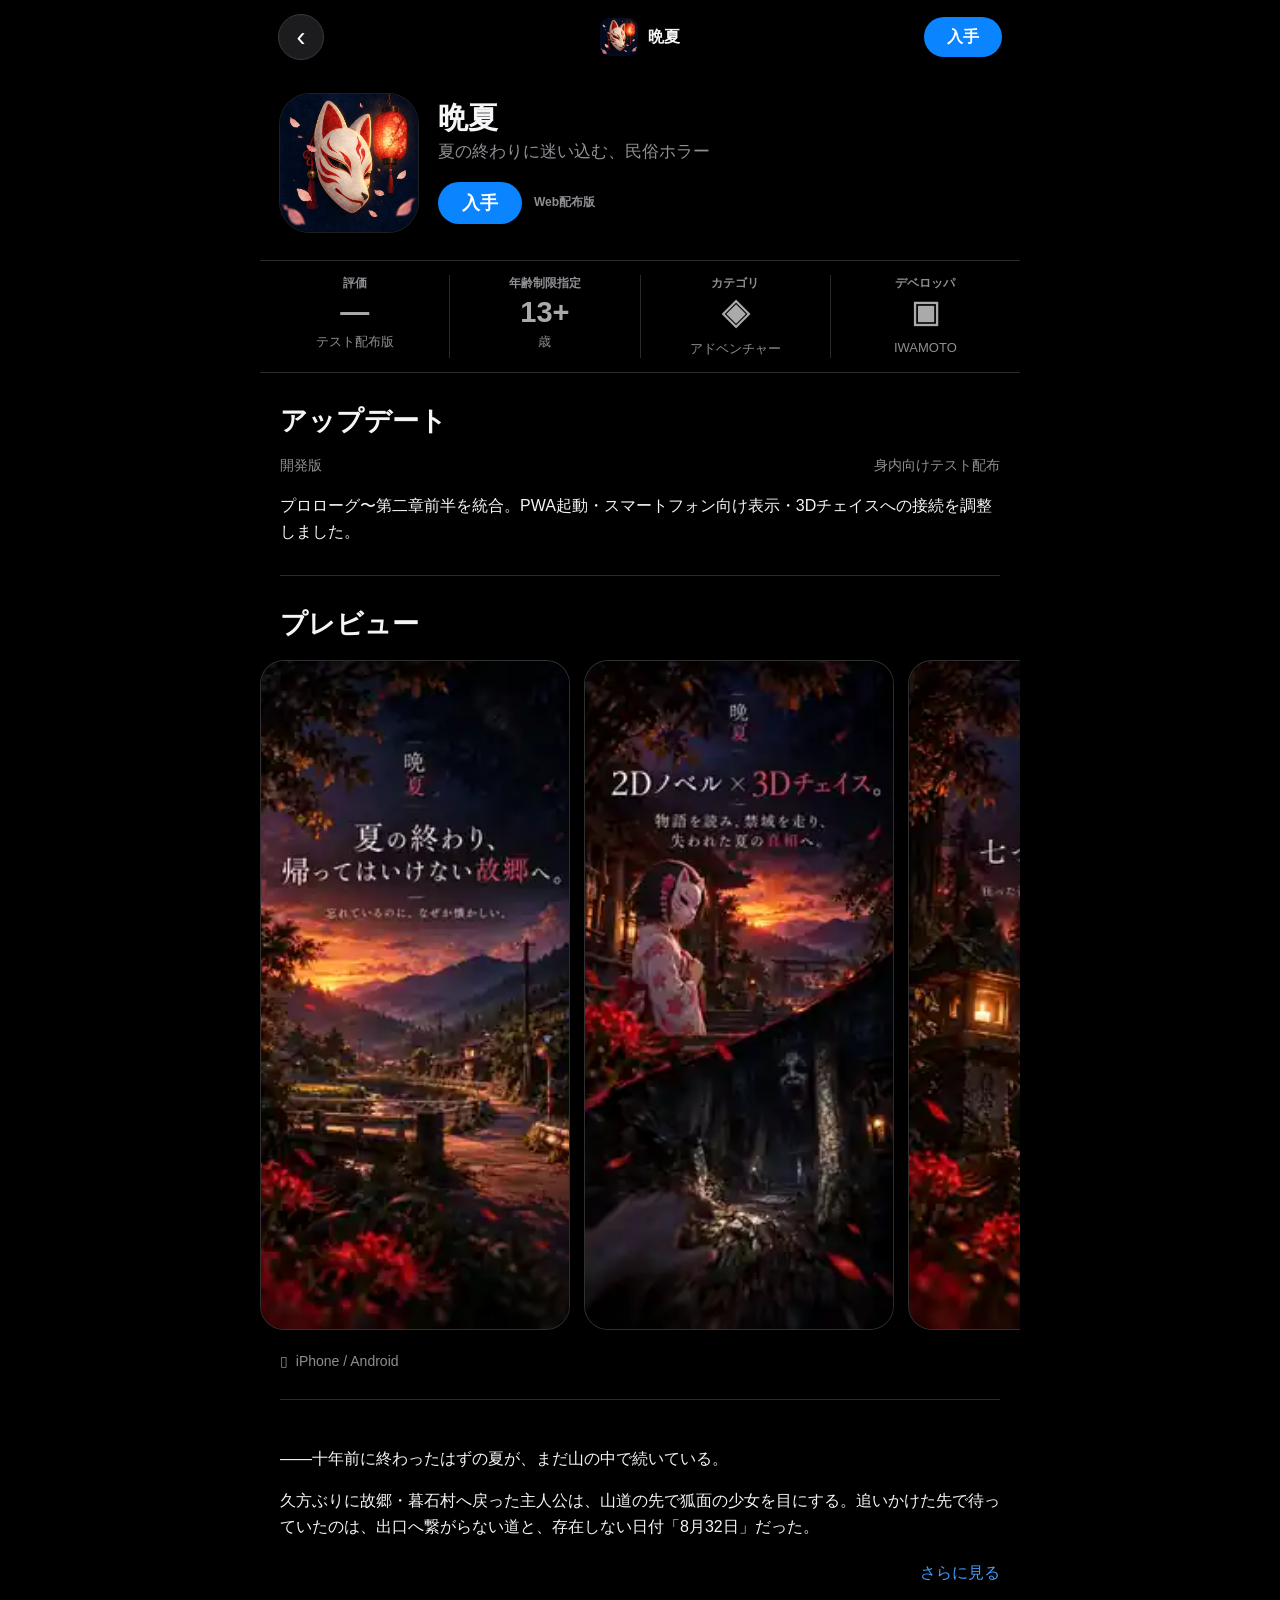
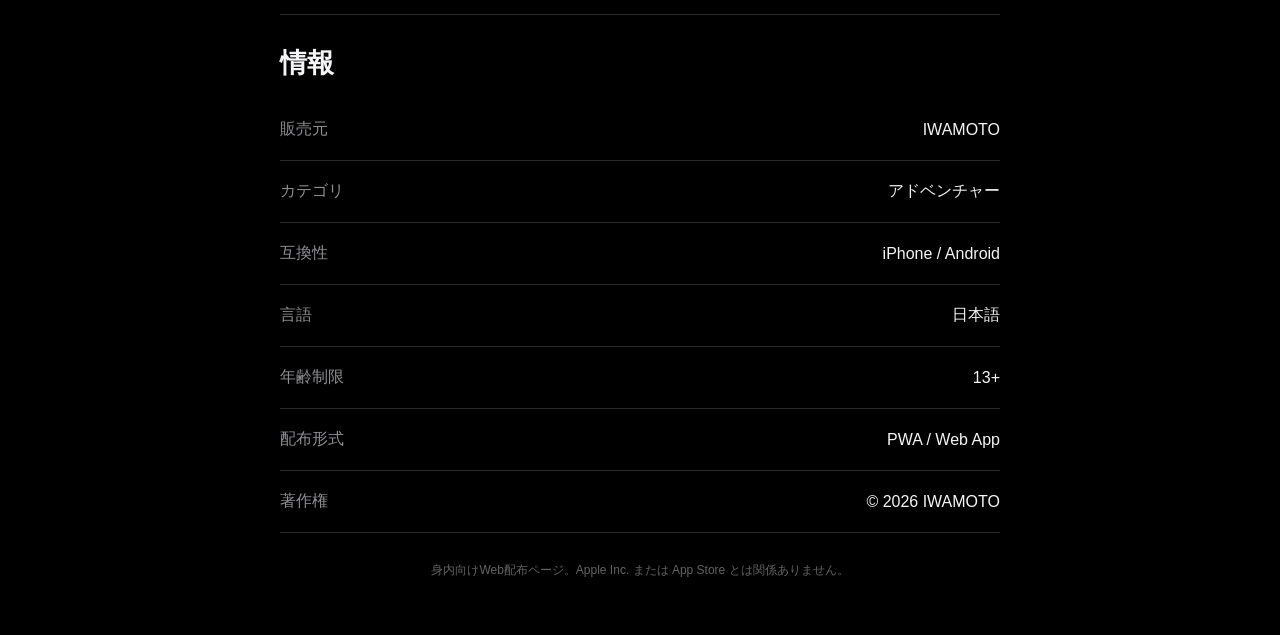
==== commit cdec866b: "Fix store preview images" ====
--- a/store/index.html
+++ b/store/index.html
@@ -1 +1 @@
-<!doctype html><html lang="ja"><head><meta charset="utf-8"><meta name="viewport" content="width=device-width,initial-scale=1,viewport-fit=cover"><meta name="theme-color" content="#000000"><meta name="color-scheme" content="dark"><meta name="application-name" content="晩夏"><meta name="mobile-web-app-capable" content="yes"><meta name="apple-mobile-web-app-capable" content="yes"><meta name="apple-mobile-web-app-title" content="晩夏"><meta name="apple-mobile-web-app-status-bar-style" content="black-translucent"><link rel="manifest" href="../manifest.webmanifest"><link rel="apple-touch-icon" href="../icons/apple-touch-icon.png"><link rel="icon" href="../icons/favicon-32.png"><title>晩夏 - Web App</title><style>:root{--blue:#0a84ff;--muted:#8e8e93;--line:#2a2a2c;--safe:env(safe-area-inset-bottom,0px);--sprite:url('./previews.webp')}*{box-sizing:border-box}html{background:#000;color-scheme:dark;-webkit-text-size-adjust:100%}body{margin:0;background:#000;color:#f5f5f7;font-family:-apple-system,BlinkMacSystemFont,"SF Pro Display","SF Pro Text","Hiragino Sans","Yu Gothic UI","Yu Gothic",sans-serif;-webkit-font-smoothing:antialiased;padding-bottom:calc(28px + var(--safe))}button,a{font:inherit;color:inherit}button{cursor:pointer}.app{width:min(100%,760px);margin:auto}.top{position:sticky;top:0;z-index:20;height:74px;padding:10px 18px;display:grid;grid-template-columns:1fr auto 1fr;align-items:center;background:rgba(0,0,0,.84);backdrop-filter:blur(22px);-webkit-backdrop-filter:blur(22px)}.back,.share{width:46px;height:46px;border-radius:50%;border:1px solid #3a3a3c;background:#1c1c1e;color:#fff;font-size:27px;display:grid;place-items:center}.back{justify-self:start}.share{justify-self:end}.mini{display:flex;align-items:center;gap:10px;font-weight:650}.mini img{width:38px;height:38px;border-radius:9px}.get{border:0;background:var(--blue);color:#fff;height:42px;min-width:84px;padding:0 22px;border-radius:999px;font-weight:700;font-size:18px}.top .get{justify-self:end;height:40px;min-width:78px;font-size:16px}.hero{padding:20px 20px 28px;display:grid;grid-template-columns:138px 1fr;gap:20px;align-items:center}.hero img{width:138px;height:138px;border-radius:30px;object-fit:cover;box-shadow:0 0 0 1px rgba(255,255,255,.12)}h1{font-size:30px;line-height:1.05;margin:0 0 7px}.sub{color:var(--muted);font-size:17px;line-height:1.35;margin-bottom:18px}.getrow{display:flex;gap:12px;align-items:center}.web{font-size:12px;color:var(--muted);font-weight:600}.metrics{border-top:1px solid var(--line);border-bottom:1px solid var(--line);display:flex;overflow-x:auto;scrollbar-width:none;padding:14px 0}.metrics::-webkit-scrollbar{display:none}.metric{min-width:145px;flex:1;text-align:center;border-right:1px solid var(--line);padding:0 12px}.metric:last-child{border-right:0}.mt{font-size:12px;color:var(--muted);font-weight:600}.mm{font-size:29px;color:#aaa;font-weight:650;margin:4px 0}.mb{font-size:13px;color:var(--muted)}section{padding:30px 20px 0}h2{font-size:27px;margin:0 0 18px;letter-spacing:-.02em}.row{display:flex;justify-content:space-between;color:var(--muted);font-size:14px;margin-bottom:18px}.copy{font-size:16px;line-height:1.62;color:#f2f2f7}.sep{height:1px;background:var(--line);margin:30px 20px 0}.previews{display:flex;gap:14px;overflow-x:auto;scroll-snap-type:x mandatory;padding:0 20px 8px;margin:0 -20px;scrollbar-width:none;-webkit-overflow-scrolling:touch}.previews::-webkit-scrollbar{display:none}.card{flex:0 0 min(72vw,310px);aspect-ratio:853/1844;border-radius:24px;border:1px solid rgba(255,255,255,.13);background-image:var(--sprite);background-size:600% 100%;background-repeat:no-repeat;scroll-snap-align:start;box-shadow:0 12px 30px rgba(0,0,0,.45)}.p1{background-position:0 0}.p2{background-position:20% 0}.p3{background-position:40% 0}.p4{background-position:60% 0}.p5{background-position:80% 0}.p6{background-position:100% 0}.device{color:var(--muted);font-size:14px;padding-top:15px}.more{list-style:none;color:#409cff;text-align:right;cursor:pointer;padding-top:8px}.more::-webkit-details-marker{display:none}.openOnly{display:none}details[open] .closedOnly{display:none}details[open] .openOnly{display:inline}.features{padding-left:1.2em}.features li{margin:7px 0}.info{margin-top:0}.ir{min-height:62px;border-bottom:1px solid var(--line);display:grid;grid-template-columns:140px 1fr;align-items:center;gap:12px;font-size:16px}.ir .l{color:var(--muted)}.ir .v{text-align:right}.foot{padding:28px 20px;text-align:center;color:#636366;font-size:12px;line-height:1.5}.sheet{display:none;position:fixed;inset:0;z-index:100;background:rgba(0,0,0,.56);align-items:flex-end;justify-content:center;padding:14px 12px calc(14px + var(--safe));backdrop-filter:blur(10px);-webkit-backdrop-filter:blur(10px)}.sheet.show{display:flex}.panel{width:min(100%,520px);background:#1c1c1e;border:1px solid rgba(255,255,255,.12);border-radius:28px;padding:10px 18px 18px}.grab{width:36px;height:5px;border-radius:10px;background:#5b5b60;margin:2px auto 17px}.panel h3{text-align:center;margin:0 0 8px;font-size:22px}.panel>p{text-align:center;margin:0 0 16px;color:#b7b7bd;font-size:14px;line-height:1.5}.steps{display:grid;gap:10px}.step{display:flex;gap:12px;align-items:center;background:#2c2c2e;border-radius:14px;padding:12px}.num{width:30px;height:30px;border-radius:50%;background:var(--blue);display:grid;place-items:center;font-weight:700;flex:0 0 auto}.step b{font-size:15px}.step small{display:block;color:var(--muted);margin-top:2px}.actions{display:grid;grid-template-columns:1fr 1fr;gap:10px;margin-top:14px}.actions button{height:48px;border:0;border-radius:14px;font-weight:700}.cancel{background:#2c2c2e}.primary{background:var(--blue)}@media(max-width:430px){.hero{grid-template-columns:116px 1fr;gap:16px;padding-left:18px;padding-right:18px}.hero img{width:116px;height:116px;border-radius:26px}h1{font-size:26px}section{padding-left:18px;padding-right:18px}.sep{margin-left:18px;margin-right:18px}}</style></head><body><div class="app"><header class="top"><button class="back" aria-label="戻る" onclick="history.length>1?history.back():location.href='../?v=20260924'">‹</button><div class="mini"><img src="../icons/icon-512.png" alt=""><span>晩夏</span></div><button class="get install">入手</button></header><main><div class="hero"><img src="../icons/icon-512.png" alt="晩夏 アプリアイコン"><div><h1>晩夏</h1><div class="sub">夏の終わりに迷い込む、民俗ホラー</div><div class="getrow"><button class="get install">入手</button><span class="web">Web配布版</span></div></div></div><div class="metrics"><div class="metric"><div class="mt">評価</div><div class="mm">—</div><div class="mb">テスト配布版</div></div><div class="metric"><div class="mt">年齢制限指定</div><div class="mm">13+</div><div class="mb">歳</div></div><div class="metric"><div class="mt">カテゴリ</div><div class="mm">◈</div><div class="mb">アドベンチャー</div></div><div class="metric"><div class="mt">デベロッパ</div><div class="mm">▣</div><div class="mb">IWAMOTO</div></div></div><section><h2>アップデート</h2><div class="row"><span>開発版</span><span>身内向けテスト配布</span></div><div class="copy">プロローグ〜第二章前半を統合。PWA起動・スマートフォン向け表示・3Dチェイスへの接続を調整しました。</div></section><div class="sep"></div><section><h2>プレビュー</h2><div class="previews"><div class="card p1" aria-label="夏の終わり、帰ってはいけない故郷へ"></div><div class="card p2" aria-label="2Dノベル × 3Dチェイス"></div><div class="card p3" aria-label="七つの灯火"></div><div class="card p4" aria-label="8月32日"></div><div class="card p5" aria-label="見つかったら逃げろ"></div><div class="card p6" aria-label="忘れていた名前がすべてを繋ぐ"></div></div><div class="device">▯&nbsp; iPhone / Android</div></section><div class="sep"></div><section><div class="copy"><p>――十年前に終わったはずの夏が、まだ山の中で続いている。</p><p>久方ぶりに故郷・暮石村へ戻った主人公は、山道の先で狐面の少女を目にする。追いかけた先で待っていたのは、出口へ繋がらない道と、存在しない日付「8月32日」だった。</p></div><details><summary class="more"><span class="closedOnly">さらに見る</span><span class="openOnly">閉じる</span></summary><div class="copy"><p>『晩夏』は、物語を読み進める2Dノベルと、暗闇の禁域を探索する3Dチェイスを交互に進める民俗ホラーアドベンチャーです。</p><ul class="features"><li>夕暮れの故郷と「忘れているのに懐かしい」記憶</li><li>七つの灯火を巡り、狂った道を正す探索</li><li>虚神から逃げる一人称3Dチェイス</li><li>狐面の少女・彩音と、失われた十年前の因果</li><li>選択と探索が結末へ繋がるストーリー</li></ul><p>これは、怪異から逃げるだけの物語ではない。忘れてしまった名前を取り戻し、あの夏の続きを終わらせる物語。</p></div></details></section><div class="sep"></div><section><h2>情報</h2><div class="info"><div class="ir"><div class="l">販売元</div><div class="v">IWAMOTO</div></div><div class="ir"><div class="l">カテゴリ</div><div class="v">アドベンチャー</div></div><div class="ir"><div class="l">互換性</div><div class="v">iPhone / Android</div></div><div class="ir"><div class="l">言語</div><div class="v">日本語</div></div><div class="ir"><div class="l">年齢制限</div><div class="v">13+</div></div><div class="ir"><div class="l">配布形式</div><div class="v">PWA / Web App</div></div><div class="ir"><div class="l">著作権</div><div class="v">© 2026 IWAMOTO</div></div></div></section><div class="foot">身内向けWeb配布ページ。Apple Inc. または App Store とは関係ありません。</div></main></div><div class="sheet" id="sheet"><div class="panel"><div class="grab"></div><h3>晩夏をホーム画面に追加</h3><p id="installText">Safariから数タップで「晩夏」をホーム画面に追加できます。</p><div class="steps" id="steps"><div class="step"><div class="num">1</div><div><b>共有ボタンをタップ</b><small>Safariの □↑ を開きます</small></div></div><div class="step"><div class="num">2</div><div><b>「ホーム画面に追加」</b><small>共有メニューから選択</small></div></div><div class="step"><div class="num">3</div><div><b>「Webアプリとして開く」をON</b><small>表示された場合は有効にします</small></div></div><div class="step"><div class="num">4</div><div><b>右上の「追加」</b><small>ホーム画面に「晩夏」が追加されます</small></div></div></div><div class="actions"><button class="cancel" id="close">閉じる</button><button class="primary" onclick="location.href='../?v=20260924'">ゲームを開く</button></div></div></div><script>(()=>{const GAME='../?v=20260924',ios=/iPad|iPhone|iPod/.test(navigator.userAgent)||(navigator.platform==='MacIntel'&&navigator.maxTouchPoints>1),android=/Android/i.test(navigator.userAgent),standalone=matchMedia('(display-mode: standalone)').matches||navigator.standalone===true;let promptEvent=null;const buttons=[...document.querySelectorAll('.install')],sheet=document.getElementById('sheet');addEventListener('beforeinstallprompt',e=>{e.preventDefault();promptEvent=e});addEventListener('appinstalled',()=>buttons.forEach(b=>b.textContent='開く'));async function install(){if(standalone){location.href=GAME;return}if(promptEvent){promptEvent.prompt();await promptEvent.userChoice;promptEvent=null;return}if(ios){sheet.classList.add('show');return}if(android){document.getElementById('installText').textContent='Chromeのメニューから「アプリをインストール」または「ホーム画面に追加」を選んでください。';document.getElementById('steps').style.display='none';sheet.classList.add('show');return}location.href=GAME}buttons.forEach(b=>b.onclick=install);document.getElementById('close').onclick=()=>sheet.classList.remove('show');sheet.onclick=e=>{if(e.target===sheet)sheet.classList.remove('show')};})();</script></body></html>+<!doctype html><html lang="ja"><head><meta charset="utf-8"><meta name="viewport" content="width=device-width,initial-scale=1,viewport-fit=cover"><meta name="theme-color" content="#000"><meta name="color-scheme" content="dark"><meta name="application-name" content="晩夏"><meta name="mobile-web-app-capable" content="yes"><meta name="apple-mobile-web-app-capable" content="yes"><meta name="apple-mobile-web-app-title" content="晩夏"><meta name="apple-mobile-web-app-status-bar-style" content="black-translucent"><link rel="manifest" href="../manifest.webmanifest"><link rel="apple-touch-icon" href="../icons/apple-touch-icon.png"><link rel="icon" href="../icons/favicon-32.png"><title>晩夏 - Web App</title><style>:root{--blue:#0a84ff;--muted:#8e8e93;--line:#2a2a2c;--safe:env(safe-area-inset-bottom,0px)}*{box-sizing:border-box}html{background:#000;color-scheme:dark;-webkit-text-size-adjust:100%}body{margin:0;background:#000;color:#f5f5f7;font-family:-apple-system,BlinkMacSystemFont,"SF Pro Display","SF Pro Text","Hiragino Sans","Yu Gothic",sans-serif;-webkit-font-smoothing:antialiased;padding-bottom:calc(28px + var(--safe))}button{font:inherit;color:inherit;cursor:pointer}.app{width:min(100%,760px);margin:auto}.top{position:sticky;top:0;z-index:20;height:74px;padding:10px 18px;display:grid;grid-template-columns:1fr auto 1fr;align-items:center;background:rgba(0,0,0,.84);backdrop-filter:blur(22px);-webkit-backdrop-filter:blur(22px)}.back{width:46px;height:46px;border-radius:50%;border:1px solid #3a3a3c;background:#1c1c1e;color:#fff;font-size:27px;display:grid;place-items:center;justify-self:start}.mini{display:flex;align-items:center;gap:10px;font-weight:650}.mini img{width:38px;height:38px;border-radius:9px}.get{border:0;background:var(--blue);color:#fff;height:42px;min-width:84px;padding:0 22px;border-radius:999px;font-weight:700;font-size:18px}.top .get{justify-self:end;height:40px;min-width:78px;font-size:16px}.hero{padding:20px 20px 28px;display:grid;grid-template-columns:138px 1fr;gap:20px;align-items:center}.hero>img{width:138px;height:138px;border-radius:30px;object-fit:cover;box-shadow:0 0 0 1px rgba(255,255,255,.12)}h1{font-size:30px;line-height:1.05;margin:0 0 7px}.sub{color:var(--muted);font-size:17px;line-height:1.35;margin-bottom:18px}.getrow{display:flex;gap:12px;align-items:center}.web{font-size:12px;color:var(--muted);font-weight:600}.metrics{border-top:1px solid var(--line);border-bottom:1px solid var(--line);display:flex;overflow-x:auto;scrollbar-width:none;padding:14px 0}.metric{min-width:145px;flex:1;text-align:center;border-right:1px solid var(--line);padding:0 12px}.metric:last-child{border-right:0}.mt{font-size:12px;color:var(--muted);font-weight:600}.mm{font-size:29px;color:#aaa;font-weight:650;margin:4px 0}.mb{font-size:13px;color:var(--muted)}section{padding:30px 20px 0}h2{font-size:27px;margin:0 0 18px}.row{display:flex;justify-content:space-between;color:var(--muted);font-size:14px;margin-bottom:18px}.copy{font-size:16px;line-height:1.62}.sep{height:1px;background:var(--line);margin:30px 20px 0}.previews{display:flex;gap:14px;overflow-x:auto;scroll-snap-type:x mandatory;padding:0 20px 8px;margin:0 -20px;scrollbar-width:none;-webkit-overflow-scrolling:touch}.previews::-webkit-scrollbar,.metrics::-webkit-scrollbar{display:none}.card{flex:0 0 min(72vw,310px);aspect-ratio:180/389;border-radius:24px;border:1px solid rgba(255,255,255,.13);overflow:hidden;scroll-snap-align:start;background:#111;box-shadow:0 12px 30px rgba(0,0,0,.45)}.card img{width:100%;height:100%;display:block;object-fit:cover}.device{color:var(--muted);font-size:14px;padding-top:15px}.more{list-style:none;color:#409cff;text-align:right;cursor:pointer;padding-top:8px}.more::-webkit-details-marker{display:none}.openOnly{display:none}details[open] .closedOnly{display:none}details[open] .openOnly{display:inline}.features{padding-left:1.2em}.features li{margin:7px 0}.ir{min-height:62px;border-bottom:1px solid var(--line);display:grid;grid-template-columns:140px 1fr;align-items:center;gap:12px;font-size:16px}.ir .l{color:var(--muted)}.ir .v{text-align:right}.foot{padding:28px 20px;text-align:center;color:#636366;font-size:12px;line-height:1.5}.sheet{display:none;position:fixed;inset:0;z-index:100;background:rgba(0,0,0,.56);align-items:flex-end;justify-content:center;padding:14px 12px calc(14px + var(--safe));backdrop-filter:blur(10px);-webkit-backdrop-filter:blur(10px)}.sheet.show{display:flex}.panel{width:min(100%,520px);background:#1c1c1e;border:1px solid rgba(255,255,255,.12);border-radius:28px;padding:10px 18px 18px}.grab{width:36px;height:5px;border-radius:10px;background:#5b5b60;margin:2px auto 17px}.panel h3{text-align:center;margin:0 0 8px;font-size:22px}.panel>p{text-align:center;margin:0 0 16px;color:#b7b7bd;font-size:14px;line-height:1.5}.steps{display:grid;gap:10px}.step{display:flex;gap:12px;align-items:center;background:#2c2c2e;border-radius:14px;padding:12px}.num{width:30px;height:30px;border-radius:50%;background:var(--blue);display:grid;place-items:center;font-weight:700;flex:0 0 auto}.step b{font-size:15px}.step small{display:block;color:var(--muted);margin-top:2px}.actions{display:grid;grid-template-columns:1fr 1fr;gap:10px;margin-top:14px}.actions button{height:48px;border:0;border-radius:14px;font-weight:700}.cancel{background:#2c2c2e}.primary{background:var(--blue)}@media(max-width:430px){.hero{grid-template-columns:116px 1fr;gap:16px;padding-left:18px;padding-right:18px}.hero>img{width:116px;height:116px;border-radius:26px}h1{font-size:26px}section{padding-left:18px;padding-right:18px}.sep{margin-left:18px;margin-right:18px}}</style></head><body><div class="app"><header class="top"><button class="back" aria-label="戻る" onclick="history.length>1?history.back():location.href='../?v=20260924'">‹</button><div class="mini"><img src="../icons/icon-512.png" alt=""><span>晩夏</span></div><button class="get install">入手</button></header><main><div class="hero"><img src="../icons/icon-512.png" alt="晩夏 アプリアイコン"><div><h1>晩夏</h1><div class="sub">夏の終わりに迷い込む、民俗ホラー</div><div class="getrow"><button class="get install">入手</button><span class="web">Web配布版</span></div></div></div><div class="metrics"><div class="metric"><div class="mt">評価</div><div class="mm">—</div><div class="mb">テスト配布版</div></div><div class="metric"><div class="mt">年齢制限指定</div><div class="mm">13+</div><div class="mb">歳</div></div><div class="metric"><div class="mt">カテゴリ</div><div class="mm">◈</div><div class="mb">アドベンチャー</div></div><div class="metric"><div class="mt">デベロッパ</div><div class="mm">▣</div><div class="mb">IWAMOTO</div></div></div><section><h2>アップデート</h2><div class="row"><span>開発版</span><span>身内向けテスト配布</span></div><div class="copy">プロローグ〜第二章前半を統合。PWA起動・スマートフォン向け表示・3Dチェイスへの接続を調整しました。</div></section><div class="sep"></div><section><h2>プレビュー</h2><div class="previews"><div class="card"><img src="./preview-01.webp?v=2" alt="夏の終わり、帰ってはいけない故郷へ"></div><div class="card"><img src="./preview-02.webp?v=2" alt="2Dノベル × 3Dチェイス"></div><div class="card"><img src="./preview-03.webp?v=2" alt="七つの灯火"></div><div class="card"><img src="./preview-04.webp?v=2" alt="8月32日"></div><div class="card"><img src="./preview-05.webp?v=2" alt="見つかったら逃げろ"></div><div class="card"><img src="./preview-06.webp?v=2" alt="忘れていた名前がすべてを繋ぐ"></div></div><div class="device">▯&nbsp; iPhone / Android</div></section><div class="sep"></div><section><div class="copy"><p>――十年前に終わったはずの夏が、まだ山の中で続いている。</p><p>久方ぶりに故郷・暮石村へ戻った主人公は、山道の先で狐面の少女を目にする。追いかけた先で待っていたのは、出口へ繋がらない道と、存在しない日付「8月32日」だった。</p></div><details><summary class="more"><span class="closedOnly">さらに見る</span><span class="openOnly">閉じる</span></summary><div class="copy"><p>『晩夏』は、物語を読み進める2Dノベルと、暗闇の禁域を探索する3Dチェイスを交互に進める民俗ホラーアドベンチャーです。</p><ul class="features"><li>夕暮れの故郷と「忘れているのに懐かしい」記憶</li><li>七つの灯火を巡り、狂った道を正す探索</li><li>虚神から逃げる一人称3Dチェイス</li><li>狐面の少女・彩音と、失われた十年前の因果</li><li>選択と探索が結末へ繋がるストーリー</li></ul><p>これは、怪異から逃げるだけの物語ではない。忘れてしまった名前を取り戻し、あの夏の続きを終わらせる物語。</p></div></details></section><div class="sep"></div><section><h2>情報</h2><div class="ir"><div class="l">販売元</div><div class="v">IWAMOTO</div></div><div class="ir"><div class="l">カテゴリ</div><div class="v">アドベンチャー</div></div><div class="ir"><div class="l">互換性</div><div class="v">iPhone / Android</div></div><div class="ir"><div class="l">言語</div><div class="v">日本語</div></div><div class="ir"><div class="l">年齢制限</div><div class="v">13+</div></div><div class="ir"><div class="l">配布形式</div><div class="v">PWA / Web App</div></div><div class="ir"><div class="l">著作権</div><div class="v">© 2026 IWAMOTO</div></div></section><div class="foot">身内向けWeb配布ページ。Apple Inc. または App Store とは関係ありません。</div></main></div><div class="sheet" id="sheet"><div class="panel"><div class="grab"></div><h3>晩夏をホーム画面に追加</h3><p id="installText">Safariから数タップで「晩夏」をホーム画面に追加できます。</p><div class="steps" id="steps"><div class="step"><div class="num">1</div><div><b>共有ボタンをタップ</b><small>Safariの □↑ を開きます</small></div></div><div class="step"><div class="num">2</div><div><b>「ホーム画面に追加」</b><small>共有メニューから選択</small></div></div><div class="step"><div class="num">3</div><div><b>「Webアプリとして開く」をON</b><small>表示された場合は有効にします</small></div></div><div class="step"><div class="num">4</div><div><b>右上の「追加」</b><small>ホーム画面に「晩夏」が追加されます</small></div></div></div><div class="actions"><button class="cancel" id="close">閉じる</button><button class="primary" onclick="location.href='../?v=20260924'">ゲームを開く</button></div></div></div><script>(()=>{const GAME='../?v=20260924',ios=/iPad|iPhone|iPod/.test(navigator.userAgent)||(navigator.platform==='MacIntel'&&navigator.maxTouchPoints>1),android=/Android/i.test(navigator.userAgent),standalone=matchMedia('(display-mode: standalone)').matches||navigator.standalone===true;let promptEvent=null;const buttons=[...document.querySelectorAll('.install')],sheet=document.getElementById('sheet');addEventListener('beforeinstallprompt',e=>{e.preventDefault();promptEvent=e});addEventListener('appinstalled',()=>buttons.forEach(b=>b.textContent='開く'));async function install(){if(standalone){location.href=GAME;return}if(promptEvent){promptEvent.prompt();await promptEvent.userChoice;promptEvent=null;return}if(ios){sheet.classList.add('show');return}if(android){document.getElementById('installText').textContent='Chromeのメニューから「アプリをインストール」または「ホーム画面に追加」を選んでください。';document.getElementById('steps').style.display='none';sheet.classList.add('show');return}location.href=GAME}buttons.forEach(b=>b.onclick=install);document.getElementById('close').onclick=()=>sheet.classList.remove('show');sheet.onclick=e=>{if(e.target===sheet)sheet.classList.remove('show')};})();</script></body></html>
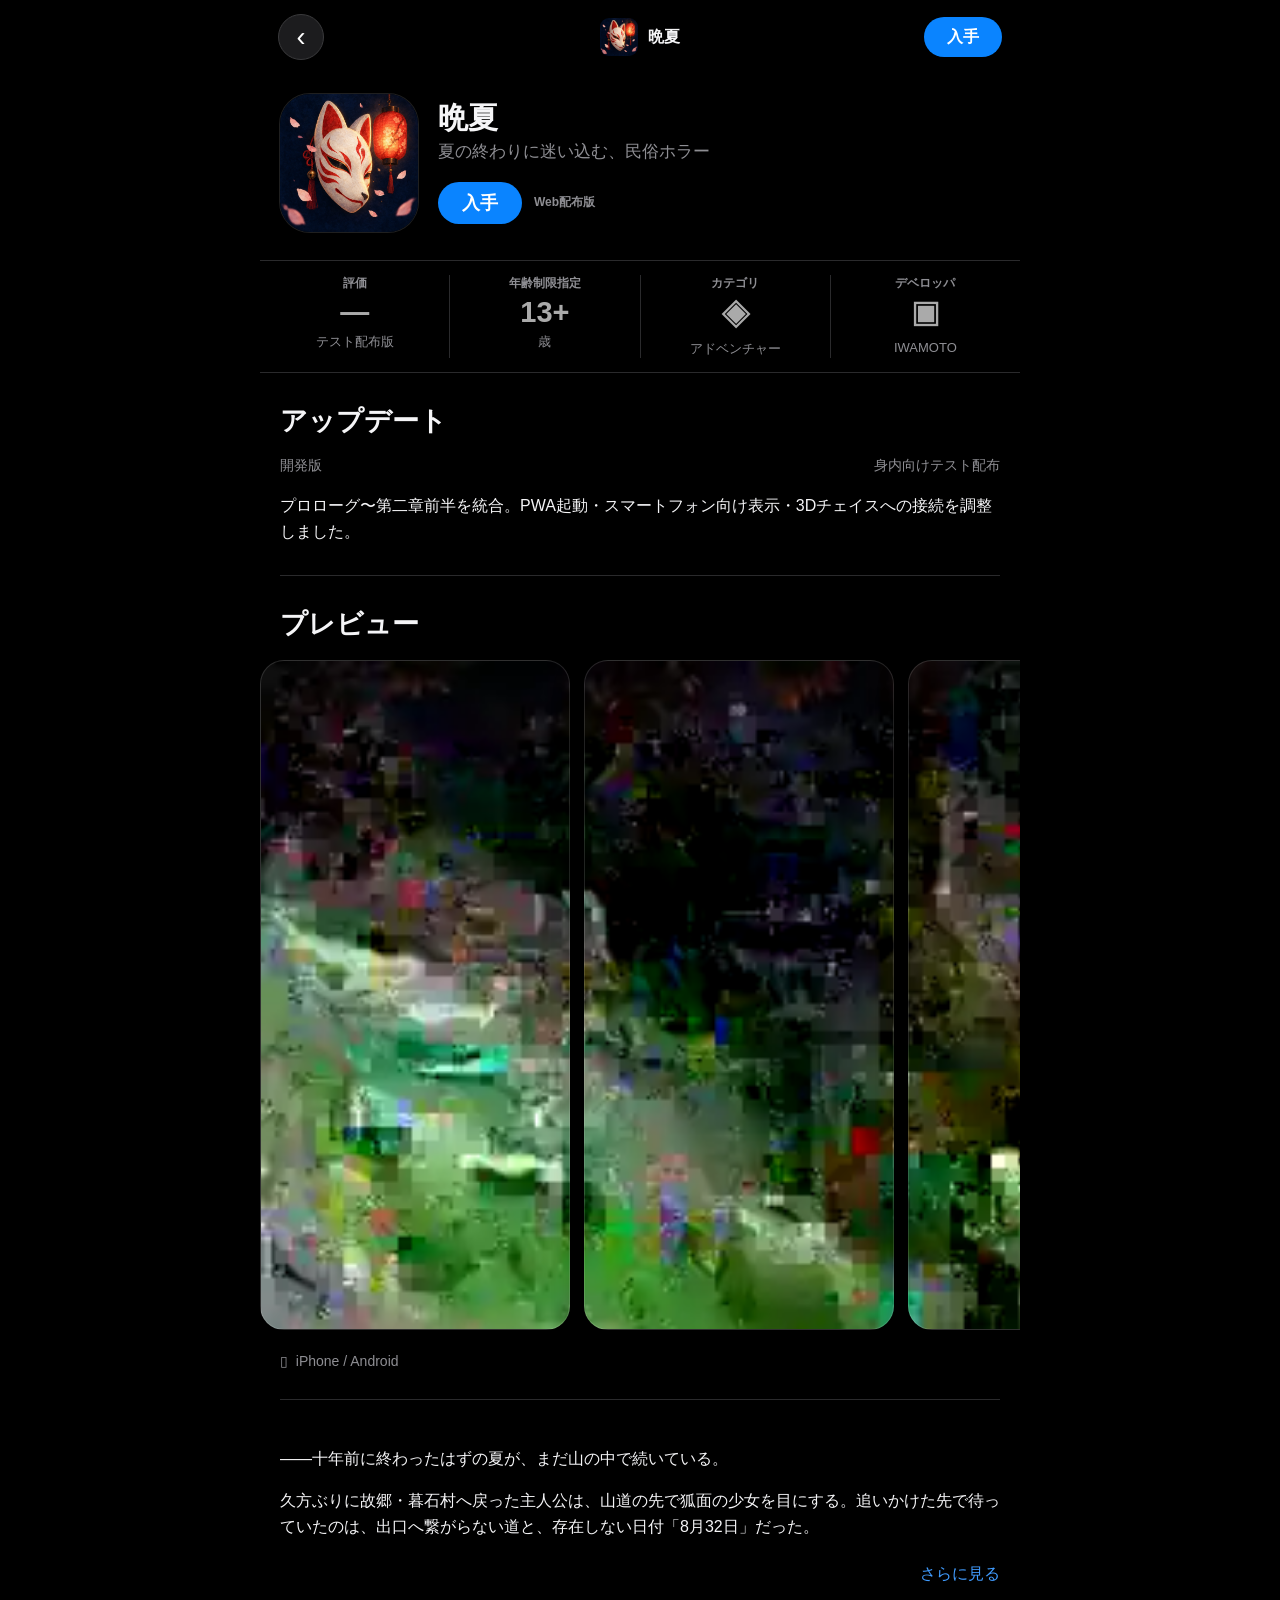
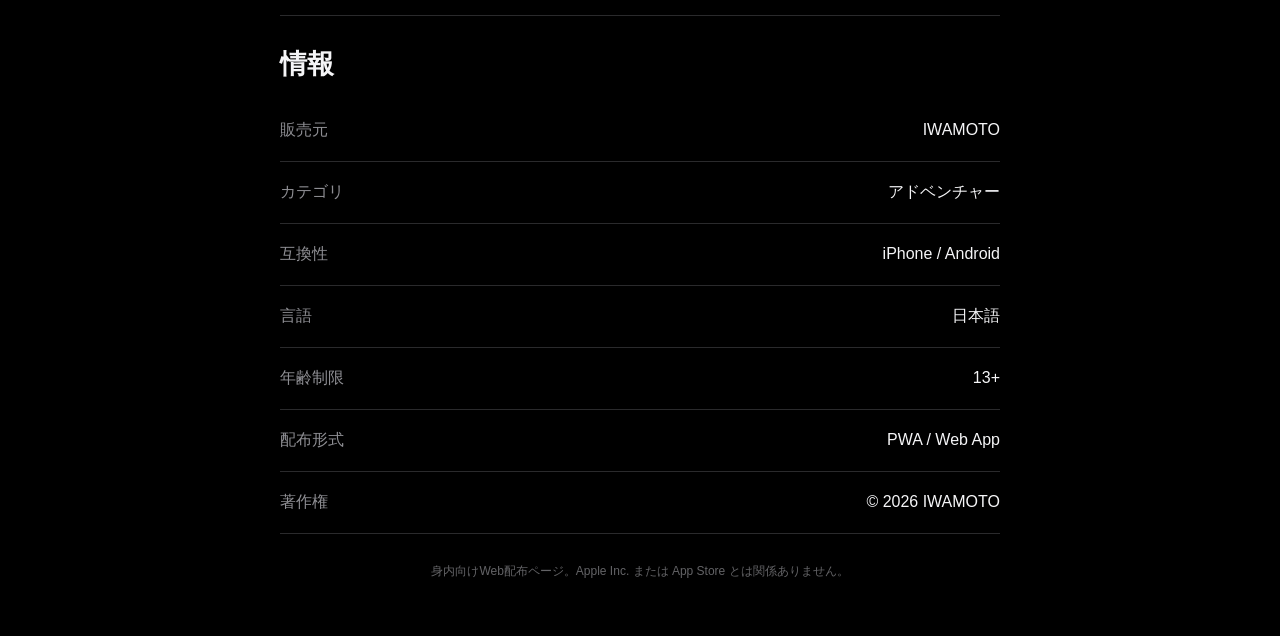
==== commit c7542bb6: "Use high-resolution AVIF store preview sprite" ====
--- a/store/index.html
+++ b/store/index.html
@@ -1 +1 @@
-<!doctype html><html lang="ja"><head><meta charset="utf-8"><meta name="viewport" content="width=device-width,initial-scale=1,viewport-fit=cover"><meta name="theme-color" content="#000"><meta name="color-scheme" content="dark"><meta name="application-name" content="晩夏"><meta name="mobile-web-app-capable" content="yes"><meta name="apple-mobile-web-app-capable" content="yes"><meta name="apple-mobile-web-app-title" content="晩夏"><meta name="apple-mobile-web-app-status-bar-style" content="black-translucent"><link rel="manifest" href="../manifest.webmanifest"><link rel="apple-touch-icon" href="../icons/apple-touch-icon.png"><link rel="icon" href="../icons/favicon-32.png"><title>晩夏 - Web App</title><style>:root{--blue:#0a84ff;--muted:#8e8e93;--line:#2a2a2c;--safe:env(safe-area-inset-bottom,0px)}*{box-sizing:border-box}html{background:#000;color-scheme:dark;-webkit-text-size-adjust:100%}body{margin:0;background:#000;color:#f5f5f7;font-family:-apple-system,BlinkMacSystemFont,"SF Pro Display","SF Pro Text","Hiragino Sans","Yu Gothic",sans-serif;-webkit-font-smoothing:antialiased;padding-bottom:calc(28px + var(--safe))}button{font:inherit;color:inherit;cursor:pointer}.app{width:min(100%,760px);margin:auto}.top{position:sticky;top:0;z-index:20;height:74px;padding:10px 18px;display:grid;grid-template-columns:1fr auto 1fr;align-items:center;background:rgba(0,0,0,.84);backdrop-filter:blur(22px);-webkit-backdrop-filter:blur(22px)}.back{width:46px;height:46px;border-radius:50%;border:1px solid #3a3a3c;background:#1c1c1e;color:#fff;font-size:27px;display:grid;place-items:center;justify-self:start}.mini{display:flex;align-items:center;gap:10px;font-weight:650}.mini img{width:38px;height:38px;border-radius:9px}.get{border:0;background:var(--blue);color:#fff;height:42px;min-width:84px;padding:0 22px;border-radius:999px;font-weight:700;font-size:18px}.top .get{justify-self:end;height:40px;min-width:78px;font-size:16px}.hero{padding:20px 20px 28px;display:grid;grid-template-columns:138px 1fr;gap:20px;align-items:center}.hero>img{width:138px;height:138px;border-radius:30px;object-fit:cover;box-shadow:0 0 0 1px rgba(255,255,255,.12)}h1{font-size:30px;line-height:1.05;margin:0 0 7px}.sub{color:var(--muted);font-size:17px;line-height:1.35;margin-bottom:18px}.getrow{display:flex;gap:12px;align-items:center}.web{font-size:12px;color:var(--muted);font-weight:600}.metrics{border-top:1px solid var(--line);border-bottom:1px solid var(--line);display:flex;overflow-x:auto;scrollbar-width:none;padding:14px 0}.metric{min-width:145px;flex:1;text-align:center;border-right:1px solid var(--line);padding:0 12px}.metric:last-child{border-right:0}.mt{font-size:12px;color:var(--muted);font-weight:600}.mm{font-size:29px;color:#aaa;font-weight:650;margin:4px 0}.mb{font-size:13px;color:var(--muted)}section{padding:30px 20px 0}h2{font-size:27px;margin:0 0 18px}.row{display:flex;justify-content:space-between;color:var(--muted);font-size:14px;margin-bottom:18px}.copy{font-size:16px;line-height:1.62}.sep{height:1px;background:var(--line);margin:30px 20px 0}.previews{display:flex;gap:14px;overflow-x:auto;scroll-snap-type:x mandatory;padding:0 20px 8px;margin:0 -20px;scrollbar-width:none;-webkit-overflow-scrolling:touch}.previews::-webkit-scrollbar,.metrics::-webkit-scrollbar{display:none}.card{flex:0 0 min(72vw,310px);aspect-ratio:180/389;border-radius:24px;border:1px solid rgba(255,255,255,.13);overflow:hidden;scroll-snap-align:start;background:#111;box-shadow:0 12px 30px rgba(0,0,0,.45)}.card img{width:100%;height:100%;display:block;object-fit:cover}.device{color:var(--muted);font-size:14px;padding-top:15px}.more{list-style:none;color:#409cff;text-align:right;cursor:pointer;padding-top:8px}.more::-webkit-details-marker{display:none}.openOnly{display:none}details[open] .closedOnly{display:none}details[open] .openOnly{display:inline}.features{padding-left:1.2em}.features li{margin:7px 0}.ir{min-height:62px;border-bottom:1px solid var(--line);display:grid;grid-template-columns:140px 1fr;align-items:center;gap:12px;font-size:16px}.ir .l{color:var(--muted)}.ir .v{text-align:right}.foot{padding:28px 20px;text-align:center;color:#636366;font-size:12px;line-height:1.5}.sheet{display:none;position:fixed;inset:0;z-index:100;background:rgba(0,0,0,.56);align-items:flex-end;justify-content:center;padding:14px 12px calc(14px + var(--safe));backdrop-filter:blur(10px);-webkit-backdrop-filter:blur(10px)}.sheet.show{display:flex}.panel{width:min(100%,520px);background:#1c1c1e;border:1px solid rgba(255,255,255,.12);border-radius:28px;padding:10px 18px 18px}.grab{width:36px;height:5px;border-radius:10px;background:#5b5b60;margin:2px auto 17px}.panel h3{text-align:center;margin:0 0 8px;font-size:22px}.panel>p{text-align:center;margin:0 0 16px;color:#b7b7bd;font-size:14px;line-height:1.5}.steps{display:grid;gap:10px}.step{display:flex;gap:12px;align-items:center;background:#2c2c2e;border-radius:14px;padding:12px}.num{width:30px;height:30px;border-radius:50%;background:var(--blue);display:grid;place-items:center;font-weight:700;flex:0 0 auto}.step b{font-size:15px}.step small{display:block;color:var(--muted);margin-top:2px}.actions{display:grid;grid-template-columns:1fr 1fr;gap:10px;margin-top:14px}.actions button{height:48px;border:0;border-radius:14px;font-weight:700}.cancel{background:#2c2c2e}.primary{background:var(--blue)}@media(max-width:430px){.hero{grid-template-columns:116px 1fr;gap:16px;padding-left:18px;padding-right:18px}.hero>img{width:116px;height:116px;border-radius:26px}h1{font-size:26px}section{padding-left:18px;padding-right:18px}.sep{margin-left:18px;margin-right:18px}}</style></head><body><div class="app"><header class="top"><button class="back" aria-label="戻る" onclick="history.length>1?history.back():location.href='../?v=20260924'">‹</button><div class="mini"><img src="../icons/icon-512.png" alt=""><span>晩夏</span></div><button class="get install">入手</button></header><main><div class="hero"><img src="../icons/icon-512.png" alt="晩夏 アプリアイコン"><div><h1>晩夏</h1><div class="sub">夏の終わりに迷い込む、民俗ホラー</div><div class="getrow"><button class="get install">入手</button><span class="web">Web配布版</span></div></div></div><div class="metrics"><div class="metric"><div class="mt">評価</div><div class="mm">—</div><div class="mb">テスト配布版</div></div><div class="metric"><div class="mt">年齢制限指定</div><div class="mm">13+</div><div class="mb">歳</div></div><div class="metric"><div class="mt">カテゴリ</div><div class="mm">◈</div><div class="mb">アドベンチャー</div></div><div class="metric"><div class="mt">デベロッパ</div><div class="mm">▣</div><div class="mb">IWAMOTO</div></div></div><section><h2>アップデート</h2><div class="row"><span>開発版</span><span>身内向けテスト配布</span></div><div class="copy">プロローグ〜第二章前半を統合。PWA起動・スマートフォン向け表示・3Dチェイスへの接続を調整しました。</div></section><div class="sep"></div><section><h2>プレビュー</h2><div class="previews"><div class="card"><img src="./preview-01.webp?v=2" alt="夏の終わり、帰ってはいけない故郷へ"></div><div class="card"><img src="./preview-02.webp?v=2" alt="2Dノベル × 3Dチェイス"></div><div class="card"><img src="./preview-03.webp?v=2" alt="七つの灯火"></div><div class="card"><img src="./preview-04.webp?v=2" alt="8月32日"></div><div class="card"><img src="./preview-05.webp?v=2" alt="見つかったら逃げろ"></div><div class="card"><img src="./preview-06.webp?v=2" alt="忘れていた名前がすべてを繋ぐ"></div></div><div class="device">▯&nbsp; iPhone / Android</div></section><div class="sep"></div><section><div class="copy"><p>――十年前に終わったはずの夏が、まだ山の中で続いている。</p><p>久方ぶりに故郷・暮石村へ戻った主人公は、山道の先で狐面の少女を目にする。追いかけた先で待っていたのは、出口へ繋がらない道と、存在しない日付「8月32日」だった。</p></div><details><summary class="more"><span class="closedOnly">さらに見る</span><span class="openOnly">閉じる</span></summary><div class="copy"><p>『晩夏』は、物語を読み進める2Dノベルと、暗闇の禁域を探索する3Dチェイスを交互に進める民俗ホラーアドベンチャーです。</p><ul class="features"><li>夕暮れの故郷と「忘れているのに懐かしい」記憶</li><li>七つの灯火を巡り、狂った道を正す探索</li><li>虚神から逃げる一人称3Dチェイス</li><li>狐面の少女・彩音と、失われた十年前の因果</li><li>選択と探索が結末へ繋がるストーリー</li></ul><p>これは、怪異から逃げるだけの物語ではない。忘れてしまった名前を取り戻し、あの夏の続きを終わらせる物語。</p></div></details></section><div class="sep"></div><section><h2>情報</h2><div class="ir"><div class="l">販売元</div><div class="v">IWAMOTO</div></div><div class="ir"><div class="l">カテゴリ</div><div class="v">アドベンチャー</div></div><div class="ir"><div class="l">互換性</div><div class="v">iPhone / Android</div></div><div class="ir"><div class="l">言語</div><div class="v">日本語</div></div><div class="ir"><div class="l">年齢制限</div><div class="v">13+</div></div><div class="ir"><div class="l">配布形式</div><div class="v">PWA / Web App</div></div><div class="ir"><div class="l">著作権</div><div class="v">© 2026 IWAMOTO</div></div></section><div class="foot">身内向けWeb配布ページ。Apple Inc. または App Store とは関係ありません。</div></main></div><div class="sheet" id="sheet"><div class="panel"><div class="grab"></div><h3>晩夏をホーム画面に追加</h3><p id="installText">Safariから数タップで「晩夏」をホーム画面に追加できます。</p><div class="steps" id="steps"><div class="step"><div class="num">1</div><div><b>共有ボタンをタップ</b><small>Safariの □↑ を開きます</small></div></div><div class="step"><div class="num">2</div><div><b>「ホーム画面に追加」</b><small>共有メニューから選択</small></div></div><div class="step"><div class="num">3</div><div><b>「Webアプリとして開く」をON</b><small>表示された場合は有効にします</small></div></div><div class="step"><div class="num">4</div><div><b>右上の「追加」</b><small>ホーム画面に「晩夏」が追加されます</small></div></div></div><div class="actions"><button class="cancel" id="close">閉じる</button><button class="primary" onclick="location.href='../?v=20260924'">ゲームを開く</button></div></div></div><script>(()=>{const GAME='../?v=20260924',ios=/iPad|iPhone|iPod/.test(navigator.userAgent)||(navigator.platform==='MacIntel'&&navigator.maxTouchPoints>1),android=/Android/i.test(navigator.userAgent),standalone=matchMedia('(display-mode: standalone)').matches||navigator.standalone===true;let promptEvent=null;const buttons=[...document.querySelectorAll('.install')],sheet=document.getElementById('sheet');addEventListener('beforeinstallprompt',e=>{e.preventDefault();promptEvent=e});addEventListener('appinstalled',()=>buttons.forEach(b=>b.textContent='開く'));async function install(){if(standalone){location.href=GAME;return}if(promptEvent){promptEvent.prompt();await promptEvent.userChoice;promptEvent=null;return}if(ios){sheet.classList.add('show');return}if(android){document.getElementById('installText').textContent='Chromeのメニューから「アプリをインストール」または「ホーム画面に追加」を選んでください。';document.getElementById('steps').style.display='none';sheet.classList.add('show');return}location.href=GAME}buttons.forEach(b=>b.onclick=install);document.getElementById('close').onclick=()=>sheet.classList.remove('show');sheet.onclick=e=>{if(e.target===sheet)sheet.classList.remove('show')};})();</script></body></html>+<!doctype html><html lang="ja"><head><meta charset="utf-8"><meta name="viewport" content="width=device-width,initial-scale=1,viewport-fit=cover"><meta name="theme-color" content="#000"><meta name="color-scheme" content="dark"><meta name="application-name" content="晩夏"><meta name="mobile-web-app-capable" content="yes"><meta name="apple-mobile-web-app-capable" content="yes"><meta name="apple-mobile-web-app-title" content="晩夏"><meta name="apple-mobile-web-app-status-bar-style" content="black-translucent"><link rel="manifest" href="../manifest.webmanifest"><link rel="apple-touch-icon" href="../icons/apple-touch-icon.png"><link rel="icon" href="../icons/favicon-32.png"><title>晩夏 - Web App</title><style>:root{--blue:#0a84ff;--muted:#8e8e93;--line:#2a2a2c;--safe:env(safe-area-inset-bottom,0px);--sprite:url('./previews.webp?v=2')}*{box-sizing:border-box}html{background:#000;color-scheme:dark;-webkit-text-size-adjust:100%}body{margin:0;background:#000;color:#f5f5f7;font-family:-apple-system,BlinkMacSystemFont,"SF Pro Display","SF Pro Text","Hiragino Sans","Yu Gothic",sans-serif;-webkit-font-smoothing:antialiased;padding-bottom:calc(28px + var(--safe))}button{font:inherit;color:inherit;cursor:pointer}.app{width:min(100%,760px);margin:auto}.top{position:sticky;top:0;z-index:20;height:74px;padding:10px 18px;display:grid;grid-template-columns:1fr auto 1fr;align-items:center;background:rgba(0,0,0,.84);backdrop-filter:blur(22px);-webkit-backdrop-filter:blur(22px)}.back{width:46px;height:46px;border-radius:50%;border:1px solid #3a3a3c;background:#1c1c1e;color:#fff;font-size:27px;display:grid;place-items:center;justify-self:start}.mini{display:flex;align-items:center;gap:10px;font-weight:650}.mini img{width:38px;height:38px;border-radius:9px}.get{border:0;background:var(--blue);color:#fff;height:42px;min-width:84px;padding:0 22px;border-radius:999px;font-weight:700;font-size:18px}.top .get{justify-self:end;height:40px;min-width:78px;font-size:16px}.hero{padding:20px 20px 28px;display:grid;grid-template-columns:138px 1fr;gap:20px;align-items:center}.hero>img{width:138px;height:138px;border-radius:30px;object-fit:cover;box-shadow:0 0 0 1px rgba(255,255,255,.12)}h1{font-size:30px;line-height:1.05;margin:0 0 7px}.sub{color:var(--muted);font-size:17px;line-height:1.35;margin-bottom:18px}.getrow{display:flex;gap:12px;align-items:center}.web{font-size:12px;color:var(--muted);font-weight:600}.metrics{border-top:1px solid var(--line);border-bottom:1px solid var(--line);display:flex;overflow-x:auto;scrollbar-width:none;padding:14px 0}.metric{min-width:145px;flex:1;text-align:center;border-right:1px solid var(--line);padding:0 12px}.metric:last-child{border-right:0}.mt{font-size:12px;color:var(--muted);font-weight:600}.mm{font-size:29px;color:#aaa;font-weight:650;margin:4px 0}.mb{font-size:13px;color:var(--muted)}section{padding:30px 20px 0}h2{font-size:27px;margin:0 0 18px}.row{display:flex;justify-content:space-between;color:var(--muted);font-size:14px;margin-bottom:18px}.copy{font-size:16px;line-height:1.62}.sep{height:1px;background:var(--line);margin:30px 20px 0}.previews{display:flex;gap:14px;overflow-x:auto;scroll-snap-type:x mandatory;padding:0 20px 8px;margin:0 -20px;scrollbar-width:none;-webkit-overflow-scrolling:touch}.previews::-webkit-scrollbar,.metrics::-webkit-scrollbar{display:none}.card{flex:0 0 min(72vw,310px);aspect-ratio:853/1844;border-radius:24px;border:1px solid rgba(255,255,255,.13);overflow:hidden;scroll-snap-align:start;background-color:#111;background-image:var(--sprite);background-size:600% 100%;background-repeat:no-repeat;box-shadow:0 12px 30px rgba(0,0,0,.45);image-rendering:auto}.p1{background-position:0 0}.p2{background-position:20% 0}.p3{background-position:40% 0}.p4{background-position:60% 0}.p5{background-position:80% 0}.p6{background-position:100% 0}.device{color:var(--muted);font-size:14px;padding-top:15px}.more{list-style:none;color:#409cff;text-align:right;cursor:pointer;padding-top:8px}.more::-webkit-details-marker{display:none}.openOnly{display:none}details[open] .closedOnly{display:none}details[open] .openOnly{display:inline}.features{padding-left:1.2em}.features li{margin:7px 0}.ir{min-height:62px;border-bottom:1px solid var(--line);display:grid;grid-template-columns:140px 1fr;align-items:center;gap:12px;font-size:16px}.ir .l{color:var(--muted)}.ir .v{text-align:right}.foot{padding:28px 20px;text-align:center;color:#636366;font-size:12px;line-height:1.5}.sheet{display:none;position:fixed;inset:0;z-index:100;background:rgba(0,0,0,.56);align-items:flex-end;justify-content:center;padding:14px 12px calc(14px + var(--safe));backdrop-filter:blur(10px);-webkit-backdrop-filter:blur(10px)}.sheet.show{display:flex}.panel{width:min(100%,520px);background:#1c1c1e;border:1px solid rgba(255,255,255,.12);border-radius:28px;padding:10px 18px 18px}.grab{width:36px;height:5px;border-radius:10px;background:#5b5b60;margin:2px auto 17px}.panel h3{text-align:center;margin:0 0 8px;font-size:22px}.panel>p{text-align:center;margin:0 0 16px;color:#b7b7bd;font-size:14px;line-height:1.5}.steps{display:grid;gap:10px}.step{display:flex;gap:12px;align-items:center;background:#2c2c2e;border-radius:14px;padding:12px}.num{width:30px;height:30px;border-radius:50%;background:var(--blue);display:grid;place-items:center;font-weight:700;flex:0 0 auto}.step b{font-size:15px}.step small{display:block;color:var(--muted);margin-top:2px}.actions{display:grid;grid-template-columns:1fr 1fr;gap:10px;margin-top:14px}.actions button{height:48px;border:0;border-radius:14px;font-weight:700}.cancel{background:#2c2c2e}.primary{background:var(--blue)}@media(max-width:430px){.hero{grid-template-columns:116px 1fr;gap:16px;padding-left:18px;padding-right:18px}.hero>img{width:116px;height:116px;border-radius:26px}h1{font-size:26px}section{padding-left:18px;padding-right:18px}.sep{margin-left:18px;margin-right:18px}}</style></head><body><div class="app"><header class="top"><button class="back" aria-label="戻る" onclick="history.length>1?history.back():location.href='../?v=20260924'">‹</button><div class="mini"><img src="../icons/icon-512.png" alt=""><span>晩夏</span></div><button class="get install">入手</button></header><main><div class="hero"><img src="../icons/icon-512.png" alt="晩夏 アプリアイコン"><div><h1>晩夏</h1><div class="sub">夏の終わりに迷い込む、民俗ホラー</div><div class="getrow"><button class="get install">入手</button><span class="web">Web配布版</span></div></div></div><div class="metrics"><div class="metric"><div class="mt">評価</div><div class="mm">—</div><div class="mb">テスト配布版</div></div><div class="metric"><div class="mt">年齢制限指定</div><div class="mm">13+</div><div class="mb">歳</div></div><div class="metric"><div class="mt">カテゴリ</div><div class="mm">◈</div><div class="mb">アドベンチャー</div></div><div class="metric"><div class="mt">デベロッパ</div><div class="mm">▣</div><div class="mb">IWAMOTO</div></div></div><section><h2>アップデート</h2><div class="row"><span>開発版</span><span>身内向けテスト配布</span></div><div class="copy">プロローグ〜第二章前半を統合。PWA起動・スマートフォン向け表示・3Dチェイスへの接続を調整しました。</div></section><div class="sep"></div><section><h2>プレビュー</h2><div class="previews"><div class="card p1" aria-label="夏の終わり、帰ってはいけない故郷へ"></div><div class="card p2" aria-label="2Dノベル × 3Dチェイス"></div><div class="card p3" aria-label="七つの灯火"></div><div class="card p4" aria-label="8月32日"></div><div class="card p5" aria-label="見つかったら逃げろ"></div><div class="card p6" aria-label="忘れていた名前がすべてを繋ぐ"></div></div><div class="device">▯&nbsp; iPhone / Android</div></section><div class="sep"></div><section><div class="copy"><p>――十年前に終わったはずの夏が、まだ山の中で続いている。</p><p>久方ぶりに故郷・暮石村へ戻った主人公は、山道の先で狐面の少女を目にする。追いかけた先で待っていたのは、出口へ繋がらない道と、存在しない日付「8月32日」だった。</p></div><details><summary class="more"><span class="closedOnly">さらに見る</span><span class="openOnly">閉じる</span></summary><div class="copy"><p>『晩夏』は、物語を読み進める2Dノベルと、暗闇の禁域を探索する3Dチェイスを交互に進める民俗ホラーアドベンチャーです。</p><ul class="features"><li>夕暮れの故郷と「忘れているのに懐かしい」記憶</li><li>七つの灯火を巡り、狂った道を正す探索</li><li>虚神から逃げる一人称3Dチェイス</li><li>狐面の少女・彩音と、失われた十年前の因果</li><li>選択と探索が結末へ繋がるストーリー</li></ul><p>これは、怪異から逃げるだけの物語ではない。忘れてしまった名前を取り戻し、あの夏の続きを終わらせる物語。</p></div></details></section><div class="sep"></div><section><h2>情報</h2><div class="ir"><div class="l">販売元</div><div class="v">IWAMOTO</div></div><div class="ir"><div class="l">カテゴリ</div><div class="v">アドベンチャー</div></div><div class="ir"><div class="l">互換性</div><div class="v">iPhone / Android</div></div><div class="ir"><div class="l">言語</div><div class="v">日本語</div></div><div class="ir"><div class="l">年齢制限</div><div class="v">13+</div></div><div class="ir"><div class="l">配布形式</div><div class="v">PWA / Web App</div></div><div class="ir"><div class="l">著作権</div><div class="v">© 2026 IWAMOTO</div></div></section><div class="foot">身内向けWeb配布ページ。Apple Inc. または App Store とは関係ありません。</div></main></div><div class="sheet" id="sheet"><div class="panel"><div class="grab"></div><h3>晩夏をホーム画面に追加</h3><p id="installText">Safariから数タップで「晩夏」をホーム画面に追加できます。</p><div class="steps" id="steps"><div class="step"><div class="num">1</div><div><b>共有ボタンをタップ</b><small>Safariの □↑ を開きます</small></div></div><div class="step"><div class="num">2</div><div><b>「ホーム画面に追加」</b><small>共有メニューから選択</small></div></div><div class="step"><div class="num">3</div><div><b>「Webアプリとして開く」をON</b><small>表示された場合は有効にします</small></div></div><div class="step"><div class="num">4</div><div><b>右上の「追加」</b><small>ホーム画面に「晩夏」が追加されます</small></div></div></div><div class="actions"><button class="cancel" id="close">閉じる</button><button class="primary" onclick="location.href='../?v=20260924'">ゲームを開く</button></div></div></div><script>(()=>{const GAME='../?v=20260924',ios=/iPad|iPhone|iPod/.test(navigator.userAgent)||(navigator.platform==='MacIntel'&&navigator.maxTouchPoints>1),android=/Android/i.test(navigator.userAgent),standalone=matchMedia('(display-mode: standalone)').matches||navigator.standalone===true;let promptEvent=null;const buttons=[...document.querySelectorAll('.install')],sheet=document.getElementById('sheet');addEventListener('beforeinstallprompt',e=>{e.preventDefault();promptEvent=e});addEventListener('appinstalled',()=>buttons.forEach(b=>b.textContent='開く'));async function install(){if(standalone){location.href=GAME;return}if(promptEvent){promptEvent.prompt();await promptEvent.userChoice;promptEvent=null;return}if(ios){sheet.classList.add('show');return}if(android){document.getElementById('installText').textContent='Chromeのメニューから「アプリをインストール」または「ホーム画面に追加」を選んでください。';document.getElementById('steps').style.display='none';sheet.classList.add('show');return}location.href=GAME}buttons.forEach(b=>b.onclick=install);document.getElementById('close').onclick=()=>sheet.classList.remove('show');sheet.onclick=e=>{if(e.target===sheet)sheet.classList.remove('show')};async function loadHQ(){try{const files=['00','01','02','03'].map(n=>`./hq30/${n}.txt?v=20260924-hq`);const parts=await Promise.all(files.map(u=>fetch(u,{cache:'no-store'}).then(r=>{if(!r.ok)throw Error(r.status);return r.text()})));const s=parts.join('').replace(/\s+/g,'');const bin=atob(s);const bytes=new Uint8Array(bin.length);for(let i=0;i<bin.length;i++)bytes[i]=bin.charCodeAt(i);const url=URL.createObjectURL(new Blob([bytes],{type:'image/avif'}));document.documentElement.style.setProperty('--sprite',`url("${url}")`)}catch(e){console.warn('HQ preview fallback',e)}}loadHQ()})();</script></body></html>
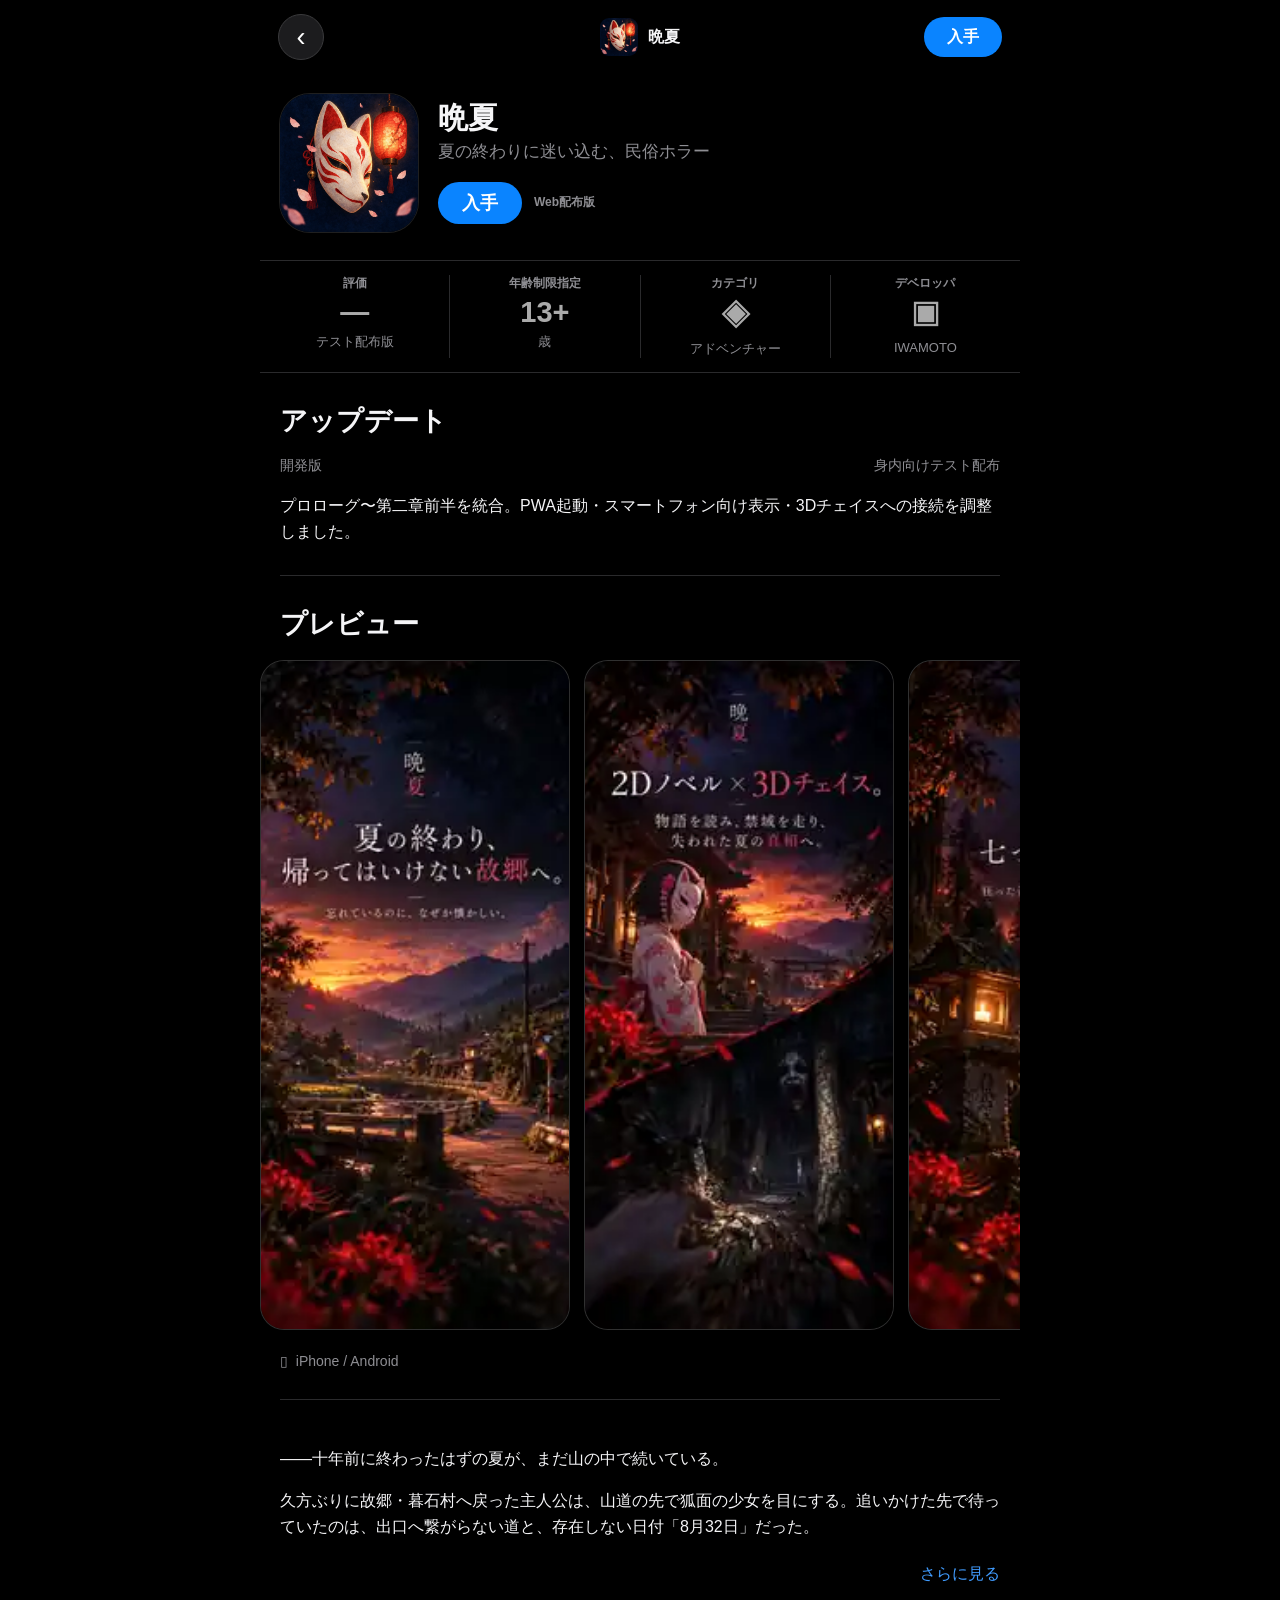
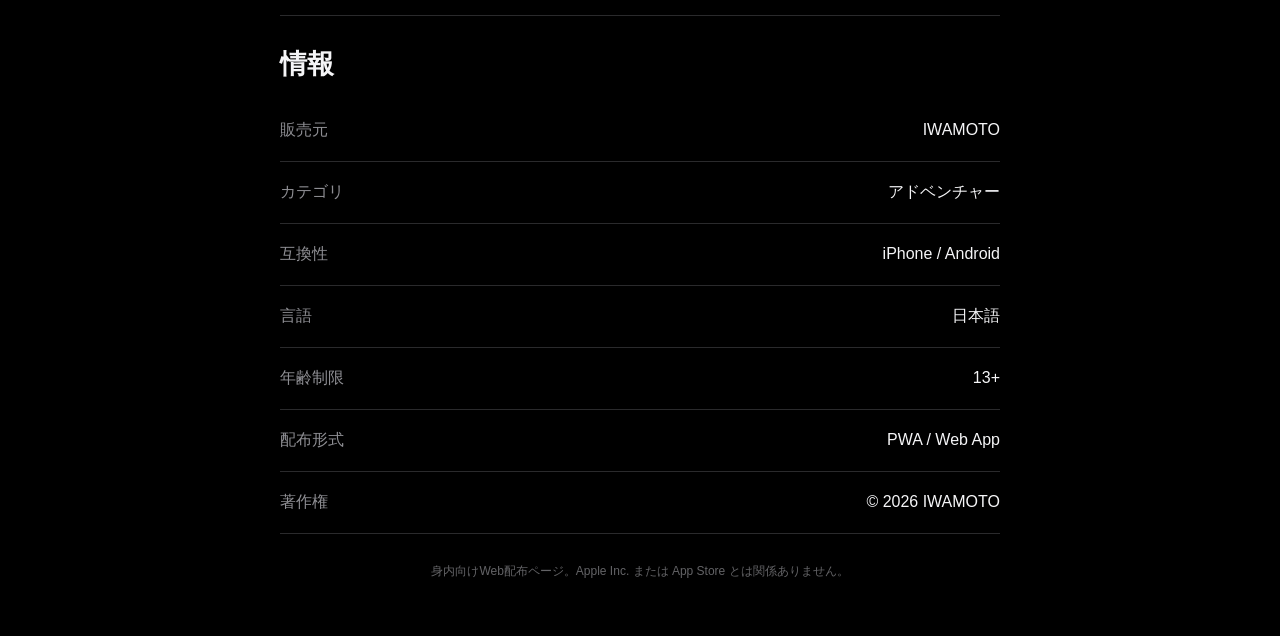
==== commit 743e57d2: "Use individual store preview images" ====
--- a/store/index.html
+++ b/store/index.html
@@ -1 +1 @@
-<!doctype html><html lang="ja"><head><meta charset="utf-8"><meta name="viewport" content="width=device-width,initial-scale=1,viewport-fit=cover"><meta name="theme-color" content="#000"><meta name="color-scheme" content="dark"><meta name="application-name" content="晩夏"><meta name="mobile-web-app-capable" content="yes"><meta name="apple-mobile-web-app-capable" content="yes"><meta name="apple-mobile-web-app-title" content="晩夏"><meta name="apple-mobile-web-app-status-bar-style" content="black-translucent"><link rel="manifest" href="../manifest.webmanifest"><link rel="apple-touch-icon" href="../icons/apple-touch-icon.png"><link rel="icon" href="../icons/favicon-32.png"><title>晩夏 - Web App</title><style>:root{--blue:#0a84ff;--muted:#8e8e93;--line:#2a2a2c;--safe:env(safe-area-inset-bottom,0px);--sprite:url('./previews.webp?v=2')}*{box-sizing:border-box}html{background:#000;color-scheme:dark;-webkit-text-size-adjust:100%}body{margin:0;background:#000;color:#f5f5f7;font-family:-apple-system,BlinkMacSystemFont,"SF Pro Display","SF Pro Text","Hiragino Sans","Yu Gothic",sans-serif;-webkit-font-smoothing:antialiased;padding-bottom:calc(28px + var(--safe))}button{font:inherit;color:inherit;cursor:pointer}.app{width:min(100%,760px);margin:auto}.top{position:sticky;top:0;z-index:20;height:74px;padding:10px 18px;display:grid;grid-template-columns:1fr auto 1fr;align-items:center;background:rgba(0,0,0,.84);backdrop-filter:blur(22px);-webkit-backdrop-filter:blur(22px)}.back{width:46px;height:46px;border-radius:50%;border:1px solid #3a3a3c;background:#1c1c1e;color:#fff;font-size:27px;display:grid;place-items:center;justify-self:start}.mini{display:flex;align-items:center;gap:10px;font-weight:650}.mini img{width:38px;height:38px;border-radius:9px}.get{border:0;background:var(--blue);color:#fff;height:42px;min-width:84px;padding:0 22px;border-radius:999px;font-weight:700;font-size:18px}.top .get{justify-self:end;height:40px;min-width:78px;font-size:16px}.hero{padding:20px 20px 28px;display:grid;grid-template-columns:138px 1fr;gap:20px;align-items:center}.hero>img{width:138px;height:138px;border-radius:30px;object-fit:cover;box-shadow:0 0 0 1px rgba(255,255,255,.12)}h1{font-size:30px;line-height:1.05;margin:0 0 7px}.sub{color:var(--muted);font-size:17px;line-height:1.35;margin-bottom:18px}.getrow{display:flex;gap:12px;align-items:center}.web{font-size:12px;color:var(--muted);font-weight:600}.metrics{border-top:1px solid var(--line);border-bottom:1px solid var(--line);display:flex;overflow-x:auto;scrollbar-width:none;padding:14px 0}.metric{min-width:145px;flex:1;text-align:center;border-right:1px solid var(--line);padding:0 12px}.metric:last-child{border-right:0}.mt{font-size:12px;color:var(--muted);font-weight:600}.mm{font-size:29px;color:#aaa;font-weight:650;margin:4px 0}.mb{font-size:13px;color:var(--muted)}section{padding:30px 20px 0}h2{font-size:27px;margin:0 0 18px}.row{display:flex;justify-content:space-between;color:var(--muted);font-size:14px;margin-bottom:18px}.copy{font-size:16px;line-height:1.62}.sep{height:1px;background:var(--line);margin:30px 20px 0}.previews{display:flex;gap:14px;overflow-x:auto;scroll-snap-type:x mandatory;padding:0 20px 8px;margin:0 -20px;scrollbar-width:none;-webkit-overflow-scrolling:touch}.previews::-webkit-scrollbar,.metrics::-webkit-scrollbar{display:none}.card{flex:0 0 min(72vw,310px);aspect-ratio:853/1844;border-radius:24px;border:1px solid rgba(255,255,255,.13);overflow:hidden;scroll-snap-align:start;background-color:#111;background-image:var(--sprite);background-size:600% 100%;background-repeat:no-repeat;box-shadow:0 12px 30px rgba(0,0,0,.45);image-rendering:auto}.p1{background-position:0 0}.p2{background-position:20% 0}.p3{background-position:40% 0}.p4{background-position:60% 0}.p5{background-position:80% 0}.p6{background-position:100% 0}.device{color:var(--muted);font-size:14px;padding-top:15px}.more{list-style:none;color:#409cff;text-align:right;cursor:pointer;padding-top:8px}.more::-webkit-details-marker{display:none}.openOnly{display:none}details[open] .closedOnly{display:none}details[open] .openOnly{display:inline}.features{padding-left:1.2em}.features li{margin:7px 0}.ir{min-height:62px;border-bottom:1px solid var(--line);display:grid;grid-template-columns:140px 1fr;align-items:center;gap:12px;font-size:16px}.ir .l{color:var(--muted)}.ir .v{text-align:right}.foot{padding:28px 20px;text-align:center;color:#636366;font-size:12px;line-height:1.5}.sheet{display:none;position:fixed;inset:0;z-index:100;background:rgba(0,0,0,.56);align-items:flex-end;justify-content:center;padding:14px 12px calc(14px + var(--safe));backdrop-filter:blur(10px);-webkit-backdrop-filter:blur(10px)}.sheet.show{display:flex}.panel{width:min(100%,520px);background:#1c1c1e;border:1px solid rgba(255,255,255,.12);border-radius:28px;padding:10px 18px 18px}.grab{width:36px;height:5px;border-radius:10px;background:#5b5b60;margin:2px auto 17px}.panel h3{text-align:center;margin:0 0 8px;font-size:22px}.panel>p{text-align:center;margin:0 0 16px;color:#b7b7bd;font-size:14px;line-height:1.5}.steps{display:grid;gap:10px}.step{display:flex;gap:12px;align-items:center;background:#2c2c2e;border-radius:14px;padding:12px}.num{width:30px;height:30px;border-radius:50%;background:var(--blue);display:grid;place-items:center;font-weight:700;flex:0 0 auto}.step b{font-size:15px}.step small{display:block;color:var(--muted);margin-top:2px}.actions{display:grid;grid-template-columns:1fr 1fr;gap:10px;margin-top:14px}.actions button{height:48px;border:0;border-radius:14px;font-weight:700}.cancel{background:#2c2c2e}.primary{background:var(--blue)}@media(max-width:430px){.hero{grid-template-columns:116px 1fr;gap:16px;padding-left:18px;padding-right:18px}.hero>img{width:116px;height:116px;border-radius:26px}h1{font-size:26px}section{padding-left:18px;padding-right:18px}.sep{margin-left:18px;margin-right:18px}}</style></head><body><div class="app"><header class="top"><button class="back" aria-label="戻る" onclick="history.length>1?history.back():location.href='../?v=20260924'">‹</button><div class="mini"><img src="../icons/icon-512.png" alt=""><span>晩夏</span></div><button class="get install">入手</button></header><main><div class="hero"><img src="../icons/icon-512.png" alt="晩夏 アプリアイコン"><div><h1>晩夏</h1><div class="sub">夏の終わりに迷い込む、民俗ホラー</div><div class="getrow"><button class="get install">入手</button><span class="web">Web配布版</span></div></div></div><div class="metrics"><div class="metric"><div class="mt">評価</div><div class="mm">—</div><div class="mb">テスト配布版</div></div><div class="metric"><div class="mt">年齢制限指定</div><div class="mm">13+</div><div class="mb">歳</div></div><div class="metric"><div class="mt">カテゴリ</div><div class="mm">◈</div><div class="mb">アドベンチャー</div></div><div class="metric"><div class="mt">デベロッパ</div><div class="mm">▣</div><div class="mb">IWAMOTO</div></div></div><section><h2>アップデート</h2><div class="row"><span>開発版</span><span>身内向けテスト配布</span></div><div class="copy">プロローグ〜第二章前半を統合。PWA起動・スマートフォン向け表示・3Dチェイスへの接続を調整しました。</div></section><div class="sep"></div><section><h2>プレビュー</h2><div class="previews"><div class="card p1" aria-label="夏の終わり、帰ってはいけない故郷へ"></div><div class="card p2" aria-label="2Dノベル × 3Dチェイス"></div><div class="card p3" aria-label="七つの灯火"></div><div class="card p4" aria-label="8月32日"></div><div class="card p5" aria-label="見つかったら逃げろ"></div><div class="card p6" aria-label="忘れていた名前がすべてを繋ぐ"></div></div><div class="device">▯&nbsp; iPhone / Android</div></section><div class="sep"></div><section><div class="copy"><p>――十年前に終わったはずの夏が、まだ山の中で続いている。</p><p>久方ぶりに故郷・暮石村へ戻った主人公は、山道の先で狐面の少女を目にする。追いかけた先で待っていたのは、出口へ繋がらない道と、存在しない日付「8月32日」だった。</p></div><details><summary class="more"><span class="closedOnly">さらに見る</span><span class="openOnly">閉じる</span></summary><div class="copy"><p>『晩夏』は、物語を読み進める2Dノベルと、暗闇の禁域を探索する3Dチェイスを交互に進める民俗ホラーアドベンチャーです。</p><ul class="features"><li>夕暮れの故郷と「忘れているのに懐かしい」記憶</li><li>七つの灯火を巡り、狂った道を正す探索</li><li>虚神から逃げる一人称3Dチェイス</li><li>狐面の少女・彩音と、失われた十年前の因果</li><li>選択と探索が結末へ繋がるストーリー</li></ul><p>これは、怪異から逃げるだけの物語ではない。忘れてしまった名前を取り戻し、あの夏の続きを終わらせる物語。</p></div></details></section><div class="sep"></div><section><h2>情報</h2><div class="ir"><div class="l">販売元</div><div class="v">IWAMOTO</div></div><div class="ir"><div class="l">カテゴリ</div><div class="v">アドベンチャー</div></div><div class="ir"><div class="l">互換性</div><div class="v">iPhone / Android</div></div><div class="ir"><div class="l">言語</div><div class="v">日本語</div></div><div class="ir"><div class="l">年齢制限</div><div class="v">13+</div></div><div class="ir"><div class="l">配布形式</div><div class="v">PWA / Web App</div></div><div class="ir"><div class="l">著作権</div><div class="v">© 2026 IWAMOTO</div></div></section><div class="foot">身内向けWeb配布ページ。Apple Inc. または App Store とは関係ありません。</div></main></div><div class="sheet" id="sheet"><div class="panel"><div class="grab"></div><h3>晩夏をホーム画面に追加</h3><p id="installText">Safariから数タップで「晩夏」をホーム画面に追加できます。</p><div class="steps" id="steps"><div class="step"><div class="num">1</div><div><b>共有ボタンをタップ</b><small>Safariの □↑ を開きます</small></div></div><div class="step"><div class="num">2</div><div><b>「ホーム画面に追加」</b><small>共有メニューから選択</small></div></div><div class="step"><div class="num">3</div><div><b>「Webアプリとして開く」をON</b><small>表示された場合は有効にします</small></div></div><div class="step"><div class="num">4</div><div><b>右上の「追加」</b><small>ホーム画面に「晩夏」が追加されます</small></div></div></div><div class="actions"><button class="cancel" id="close">閉じる</button><button class="primary" onclick="location.href='../?v=20260924'">ゲームを開く</button></div></div></div><script>(()=>{const GAME='../?v=20260924',ios=/iPad|iPhone|iPod/.test(navigator.userAgent)||(navigator.platform==='MacIntel'&&navigator.maxTouchPoints>1),android=/Android/i.test(navigator.userAgent),standalone=matchMedia('(display-mode: standalone)').matches||navigator.standalone===true;let promptEvent=null;const buttons=[...document.querySelectorAll('.install')],sheet=document.getElementById('sheet');addEventListener('beforeinstallprompt',e=>{e.preventDefault();promptEvent=e});addEventListener('appinstalled',()=>buttons.forEach(b=>b.textContent='開く'));async function install(){if(standalone){location.href=GAME;return}if(promptEvent){promptEvent.prompt();await promptEvent.userChoice;promptEvent=null;return}if(ios){sheet.classList.add('show');return}if(android){document.getElementById('installText').textContent='Chromeのメニューから「アプリをインストール」または「ホーム画面に追加」を選んでください。';document.getElementById('steps').style.display='none';sheet.classList.add('show');return}location.href=GAME}buttons.forEach(b=>b.onclick=install);document.getElementById('close').onclick=()=>sheet.classList.remove('show');sheet.onclick=e=>{if(e.target===sheet)sheet.classList.remove('show')};async function loadHQ(){try{const files=['00','01','02','03'].map(n=>`./hq30/${n}.txt?v=20260924-hq`);const parts=await Promise.all(files.map(u=>fetch(u,{cache:'no-store'}).then(r=>{if(!r.ok)throw Error(r.status);return r.text()})));const s=parts.join('').replace(/\s+/g,'');const bin=atob(s);const bytes=new Uint8Array(bin.length);for(let i=0;i<bin.length;i++)bytes[i]=bin.charCodeAt(i);const url=URL.createObjectURL(new Blob([bytes],{type:'image/avif'}));document.documentElement.style.setProperty('--sprite',`url("${url}")`)}catch(e){console.warn('HQ preview fallback',e)}}loadHQ()})();</script></body></html>+<!doctype html><html lang="ja"><head><meta charset="utf-8"><meta name="viewport" content="width=device-width,initial-scale=1,viewport-fit=cover"><meta name="theme-color" content="#000"><meta name="color-scheme" content="dark"><meta name="application-name" content="晩夏"><meta name="mobile-web-app-capable" content="yes"><meta name="apple-mobile-web-app-capable" content="yes"><meta name="apple-mobile-web-app-title" content="晩夏"><meta name="apple-mobile-web-app-status-bar-style" content="black-translucent"><link rel="manifest" href="../manifest.webmanifest"><link rel="apple-touch-icon" href="../icons/apple-touch-icon.png"><link rel="icon" href="../icons/favicon-32.png"><title>晩夏 - Web App</title><style>:root{--blue:#0a84ff;--muted:#8e8e93;--line:#2a2a2c;--safe:env(safe-area-inset-bottom,0px)}*{box-sizing:border-box}html{background:#000;color-scheme:dark;-webkit-text-size-adjust:100%}body{margin:0;background:#000;color:#f5f5f7;font-family:-apple-system,BlinkMacSystemFont,"SF Pro Display","SF Pro Text","Hiragino Sans","Yu Gothic",sans-serif;-webkit-font-smoothing:antialiased;padding-bottom:calc(28px + var(--safe))}button{font:inherit;color:inherit;cursor:pointer}.app{width:min(100%,760px);margin:auto}.top{position:sticky;top:0;z-index:20;height:74px;padding:10px 18px;display:grid;grid-template-columns:1fr auto 1fr;align-items:center;background:rgba(0,0,0,.84);backdrop-filter:blur(22px);-webkit-backdrop-filter:blur(22px)}.back{width:46px;height:46px;border-radius:50%;border:1px solid #3a3a3c;background:#1c1c1e;color:#fff;font-size:27px;display:grid;place-items:center;justify-self:start}.mini{display:flex;align-items:center;gap:10px;font-weight:650}.mini img{width:38px;height:38px;border-radius:9px}.get{border:0;background:var(--blue);color:#fff;height:42px;min-width:84px;padding:0 22px;border-radius:999px;font-weight:700;font-size:18px}.top .get{justify-self:end;height:40px;min-width:78px;font-size:16px}.hero{padding:20px 20px 28px;display:grid;grid-template-columns:138px 1fr;gap:20px;align-items:center}.hero>img{width:138px;height:138px;border-radius:30px;object-fit:cover;box-shadow:0 0 0 1px rgba(255,255,255,.12)}h1{font-size:30px;line-height:1.05;margin:0 0 7px}.sub{color:var(--muted);font-size:17px;line-height:1.35;margin-bottom:18px}.getrow{display:flex;gap:12px;align-items:center}.web{font-size:12px;color:var(--muted);font-weight:600}.metrics{border-top:1px solid var(--line);border-bottom:1px solid var(--line);display:flex;overflow-x:auto;scrollbar-width:none;padding:14px 0}.metric{min-width:145px;flex:1;text-align:center;border-right:1px solid var(--line);padding:0 12px}.metric:last-child{border-right:0}.mt{font-size:12px;color:var(--muted);font-weight:600}.mm{font-size:29px;color:#aaa;font-weight:650;margin:4px 0}.mb{font-size:13px;color:var(--muted)}section{padding:30px 20px 0}h2{font-size:27px;margin:0 0 18px}.row{display:flex;justify-content:space-between;color:var(--muted);font-size:14px;margin-bottom:18px}.copy{font-size:16px;line-height:1.62}.sep{height:1px;background:var(--line);margin:30px 20px 0}.previews{display:flex;gap:14px;overflow-x:auto;scroll-snap-type:x mandatory;padding:0 20px 8px;margin:0 -20px;scrollbar-width:none;-webkit-overflow-scrolling:touch}.previews::-webkit-scrollbar,.metrics::-webkit-scrollbar{display:none}.card{flex:0 0 min(72vw,310px);aspect-ratio:853/1844;border-radius:24px;border:1px solid rgba(255,255,255,.13);overflow:hidden;scroll-snap-align:start;background:#111;box-shadow:0 12px 30px rgba(0,0,0,.45)}.card img{display:block;width:100%;height:100%;object-fit:cover;image-rendering:auto}.device{color:var(--muted);font-size:14px;padding-top:15px}.more{list-style:none;color:#409cff;text-align:right;cursor:pointer;padding-top:8px}.more::-webkit-details-marker{display:none}.openOnly{display:none}details[open] .closedOnly{display:none}details[open] .openOnly{display:inline}.features{padding-left:1.2em}.features li{margin:7px 0}.ir{min-height:62px;border-bottom:1px solid var(--line);display:grid;grid-template-columns:140px 1fr;align-items:center;gap:12px;font-size:16px}.ir .l{color:var(--muted)}.ir .v{text-align:right}.foot{padding:28px 20px;text-align:center;color:#636366;font-size:12px;line-height:1.5}.sheet{display:none;position:fixed;inset:0;z-index:100;background:rgba(0,0,0,.56);align-items:flex-end;justify-content:center;padding:14px 12px calc(14px + var(--safe));backdrop-filter:blur(10px);-webkit-backdrop-filter:blur(10px)}.sheet.show{display:flex}.panel{width:min(100%,520px);background:#1c1c1e;border:1px solid rgba(255,255,255,.12);border-radius:28px;padding:10px 18px 18px}.grab{width:36px;height:5px;border-radius:10px;background:#5b5b60;margin:2px auto 17px}.panel h3{text-align:center;margin:0 0 8px;font-size:22px}.panel>p{text-align:center;margin:0 0 16px;color:#b7b7bd;font-size:14px;line-height:1.5}.steps{display:grid;gap:10px}.step{display:flex;gap:12px;align-items:center;background:#2c2c2e;border-radius:14px;padding:12px}.num{width:30px;height:30px;border-radius:50%;background:var(--blue);display:grid;place-items:center;font-weight:700;flex:0 0 auto}.step b{font-size:15px}.step small{display:block;color:var(--muted);margin-top:2px}.actions{display:grid;grid-template-columns:1fr 1fr;gap:10px;margin-top:14px}.actions button{height:48px;border:0;border-radius:14px;font-weight:700}.cancel{background:#2c2c2e}.primary{background:var(--blue)}@media(max-width:430px){.hero{grid-template-columns:116px 1fr;gap:16px;padding-left:18px;padding-right:18px}.hero>img{width:116px;height:116px;border-radius:26px}h1{font-size:26px}section{padding-left:18px;padding-right:18px}.sep{margin-left:18px;margin-right:18px}}</style></head><body><div class="app"><header class="top"><button class="back" aria-label="戻る" onclick="history.length>1?history.back():location.href='../?v=20260924'">‹</button><div class="mini"><img src="../icons/icon-512.png" alt=""><span>晩夏</span></div><button class="get install">入手</button></header><main><div class="hero"><img src="../icons/icon-512.png" alt="晩夏 アプリアイコン"><div><h1>晩夏</h1><div class="sub">夏の終わりに迷い込む、民俗ホラー</div><div class="getrow"><button class="get install">入手</button><span class="web">Web配布版</span></div></div></div><div class="metrics"><div class="metric"><div class="mt">評価</div><div class="mm">—</div><div class="mb">テスト配布版</div></div><div class="metric"><div class="mt">年齢制限指定</div><div class="mm">13+</div><div class="mb">歳</div></div><div class="metric"><div class="mt">カテゴリ</div><div class="mm">◈</div><div class="mb">アドベンチャー</div></div><div class="metric"><div class="mt">デベロッパ</div><div class="mm">▣</div><div class="mb">IWAMOTO</div></div></div><section><h2>アップデート</h2><div class="row"><span>開発版</span><span>身内向けテスト配布</span></div><div class="copy">プロローグ〜第二章前半を統合。PWA起動・スマートフォン向け表示・3Dチェイスへの接続を調整しました。</div></section><div class="sep"></div><section><h2>プレビュー</h2><div class="previews"><div class="card"><img src="./preview-01.webp?v=20260924-3" alt="夏の終わり、帰ってはいけない故郷へ"></div><div class="card"><img src="./preview-02.webp?v=20260924-3" alt="2Dノベル × 3Dチェイス"></div><div class="card"><img src="./preview-03.webp?v=20260924-3" alt="七つの灯火"></div><div class="card"><img src="./preview-04.webp?v=20260924-3" alt="8月32日"></div><div class="card"><img src="./preview-05.webp?v=20260924-3" alt="見つかったら逃げろ"></div><div class="card"><img src="./preview-06.webp?v=20260924-3" alt="忘れていた名前がすべてを繋ぐ"></div></div><div class="device">▯&nbsp; iPhone / Android</div></section><div class="sep"></div><section><div class="copy"><p>――十年前に終わったはずの夏が、まだ山の中で続いている。</p><p>久方ぶりに故郷・暮石村へ戻った主人公は、山道の先で狐面の少女を目にする。追いかけた先で待っていたのは、出口へ繋がらない道と、存在しない日付「8月32日」だった。</p></div><details><summary class="more"><span class="closedOnly">さらに見る</span><span class="openOnly">閉じる</span></summary><div class="copy"><p>『晩夏』は、物語を読み進める2Dノベルと、暗闇の禁域を探索する3Dチェイスを交互に進める民俗ホラーアドベンチャーです。</p><ul class="features"><li>夕暮れの故郷と「忘れているのに懐かしい」記憶</li><li>七つの灯火を巡り、狂った道を正す探索</li><li>虚神から逃げる一人称3Dチェイス</li><li>狐面の少女・彩音と、失われた十年前の因果</li><li>選択と探索が結末へ繋がるストーリー</li></ul><p>これは、怪異から逃げるだけの物語ではない。忘れてしまった名前を取り戻し、あの夏の続きを終わらせる物語。</p></div></details></section><div class="sep"></div><section><h2>情報</h2><div class="ir"><div class="l">販売元</div><div class="v">IWAMOTO</div></div><div class="ir"><div class="l">カテゴリ</div><div class="v">アドベンチャー</div></div><div class="ir"><div class="l">互換性</div><div class="v">iPhone / Android</div></div><div class="ir"><div class="l">言語</div><div class="v">日本語</div></div><div class="ir"><div class="l">年齢制限</div><div class="v">13+</div></div><div class="ir"><div class="l">配布形式</div><div class="v">PWA / Web App</div></div><div class="ir"><div class="l">著作権</div><div class="v">© 2026 IWAMOTO</div></div></section><div class="foot">身内向けWeb配布ページ。Apple Inc. または App Store とは関係ありません。</div></main></div><div class="sheet" id="sheet"><div class="panel"><div class="grab"></div><h3>晩夏をホーム画面に追加</h3><p id="installText">Safariから数タップで「晩夏」をホーム画面に追加できます。</p><div class="steps" id="steps"><div class="step"><div class="num">1</div><div><b>共有ボタンをタップ</b><small>Safariの □↑ を開きます</small></div></div><div class="step"><div class="num">2</div><div><b>「ホーム画面に追加」</b><small>共有メニューから選択</small></div></div><div class="step"><div class="num">3</div><div><b>「Webアプリとして開く」をON</b><small>表示された場合は有効にします</small></div></div><div class="step"><div class="num">4</div><div><b>右上の「追加」</b><small>ホーム画面に「晩夏」が追加されます</small></div></div></div><div class="actions"><button class="cancel" id="close">閉じる</button><button class="primary" onclick="location.href='../?v=20260924'">ゲームを開く</button></div></div></div><script>(()=>{const GAME='../?v=20260924',ios=/iPad|iPhone|iPod/.test(navigator.userAgent)||(navigator.platform==='MacIntel'&&navigator.maxTouchPoints>1),android=/Android/i.test(navigator.userAgent),standalone=matchMedia('(display-mode: standalone)').matches||navigator.standalone===true;let promptEvent=null;const buttons=[...document.querySelectorAll('.install')],sheet=document.getElementById('sheet');addEventListener('beforeinstallprompt',e=>{e.preventDefault();promptEvent=e});addEventListener('appinstalled',()=>buttons.forEach(b=>b.textContent='開く'));async function install(){if(standalone){location.href=GAME;return}if(promptEvent){promptEvent.prompt();await promptEvent.userChoice;promptEvent=null;return}if(ios){sheet.classList.add('show');return}if(android){document.getElementById('installText').textContent='Chromeのメニューから「アプリをインストール」または「ホーム画面に追加」を選んでください。';document.getElementById('steps').style.display='none';sheet.classList.add('show');return}location.href=GAME}buttons.forEach(b=>b.onclick=install);document.getElementById('close').onclick=()=>sheet.classList.remove('show');sheet.onclick=e=>{if(e.target===sheet)sheet.classList.remove('show')}})();</script></body></html>
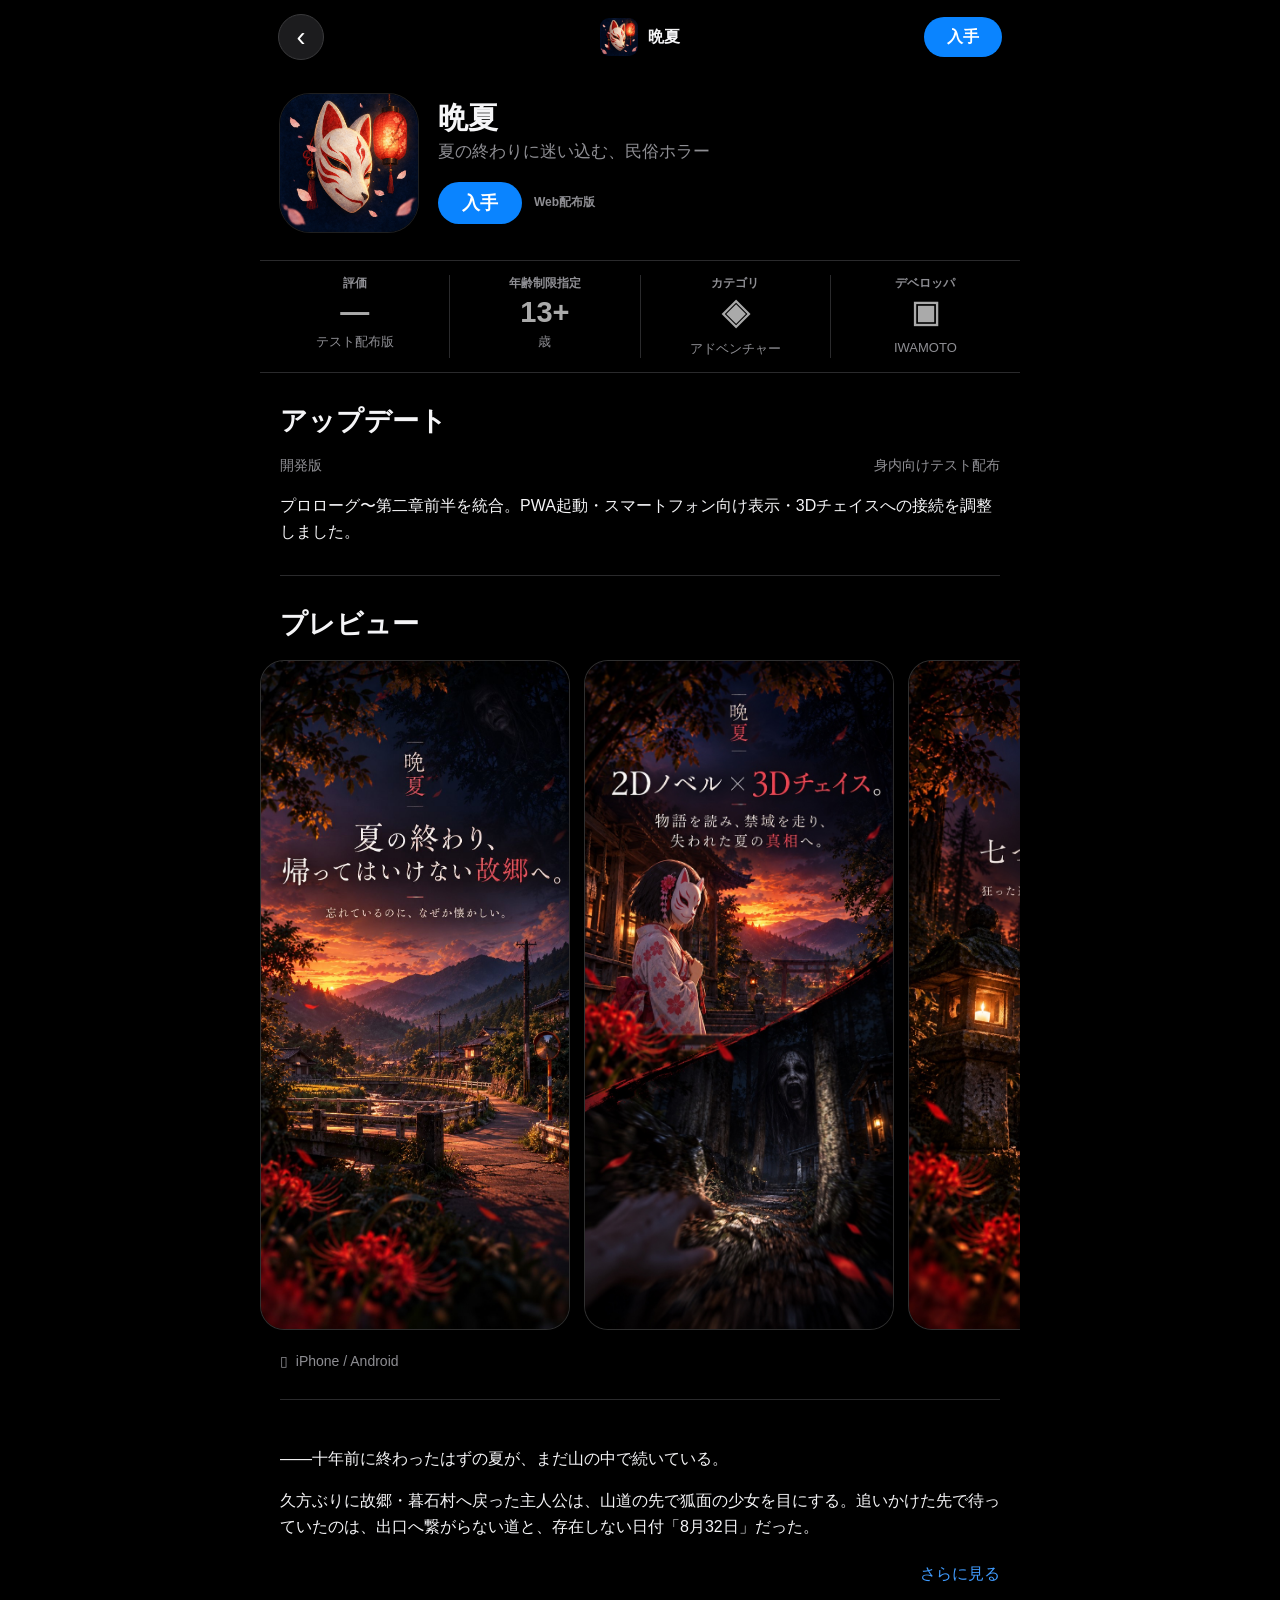
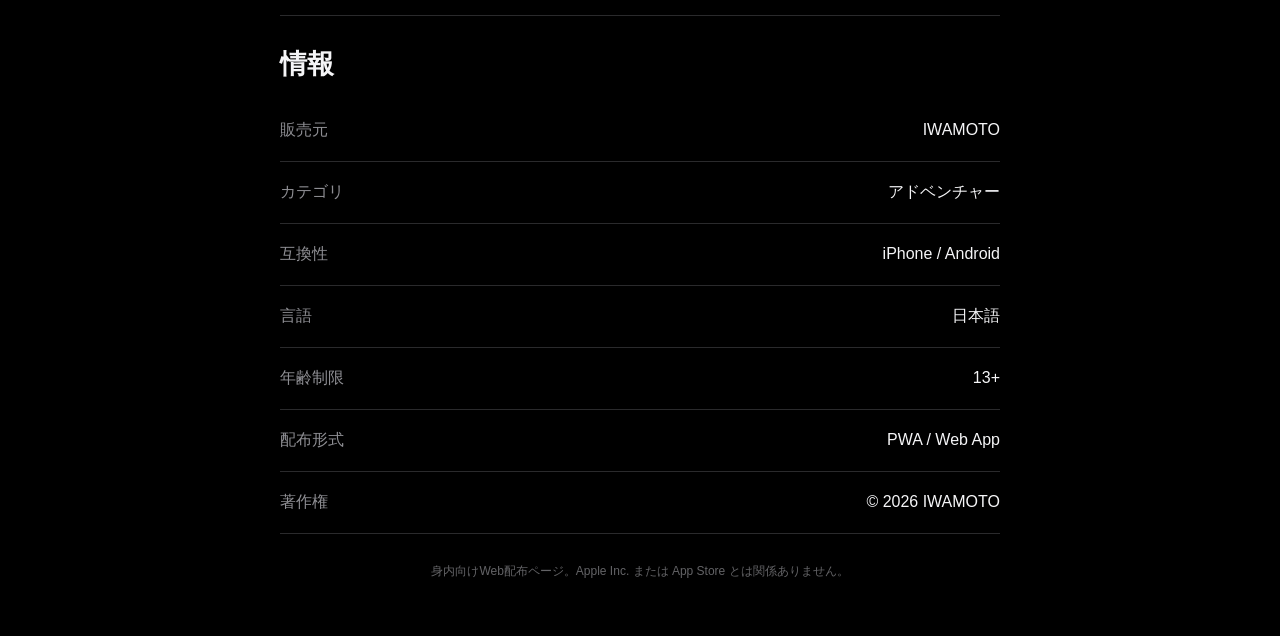
==== commit 6f90d2bc: "Restore full-resolution store preview images" ====
--- a/store/index.html
+++ b/store/index.html
@@ -1 +1 @@
-<!doctype html><html lang="ja"><head><meta charset="utf-8"><meta name="viewport" content="width=device-width,initial-scale=1,viewport-fit=cover"><meta name="theme-color" content="#000"><meta name="color-scheme" content="dark"><meta name="application-name" content="晩夏"><meta name="mobile-web-app-capable" content="yes"><meta name="apple-mobile-web-app-capable" content="yes"><meta name="apple-mobile-web-app-title" content="晩夏"><meta name="apple-mobile-web-app-status-bar-style" content="black-translucent"><link rel="manifest" href="../manifest.webmanifest"><link rel="apple-touch-icon" href="../icons/apple-touch-icon.png"><link rel="icon" href="../icons/favicon-32.png"><title>晩夏 - Web App</title><style>:root{--blue:#0a84ff;--muted:#8e8e93;--line:#2a2a2c;--safe:env(safe-area-inset-bottom,0px)}*{box-sizing:border-box}html{background:#000;color-scheme:dark;-webkit-text-size-adjust:100%}body{margin:0;background:#000;color:#f5f5f7;font-family:-apple-system,BlinkMacSystemFont,"SF Pro Display","SF Pro Text","Hiragino Sans","Yu Gothic",sans-serif;-webkit-font-smoothing:antialiased;padding-bottom:calc(28px + var(--safe))}button{font:inherit;color:inherit;cursor:pointer}.app{width:min(100%,760px);margin:auto}.top{position:sticky;top:0;z-index:20;height:74px;padding:10px 18px;display:grid;grid-template-columns:1fr auto 1fr;align-items:center;background:rgba(0,0,0,.84);backdrop-filter:blur(22px);-webkit-backdrop-filter:blur(22px)}.back{width:46px;height:46px;border-radius:50%;border:1px solid #3a3a3c;background:#1c1c1e;color:#fff;font-size:27px;display:grid;place-items:center;justify-self:start}.mini{display:flex;align-items:center;gap:10px;font-weight:650}.mini img{width:38px;height:38px;border-radius:9px}.get{border:0;background:var(--blue);color:#fff;height:42px;min-width:84px;padding:0 22px;border-radius:999px;font-weight:700;font-size:18px}.top .get{justify-self:end;height:40px;min-width:78px;font-size:16px}.hero{padding:20px 20px 28px;display:grid;grid-template-columns:138px 1fr;gap:20px;align-items:center}.hero>img{width:138px;height:138px;border-radius:30px;object-fit:cover;box-shadow:0 0 0 1px rgba(255,255,255,.12)}h1{font-size:30px;line-height:1.05;margin:0 0 7px}.sub{color:var(--muted);font-size:17px;line-height:1.35;margin-bottom:18px}.getrow{display:flex;gap:12px;align-items:center}.web{font-size:12px;color:var(--muted);font-weight:600}.metrics{border-top:1px solid var(--line);border-bottom:1px solid var(--line);display:flex;overflow-x:auto;scrollbar-width:none;padding:14px 0}.metric{min-width:145px;flex:1;text-align:center;border-right:1px solid var(--line);padding:0 12px}.metric:last-child{border-right:0}.mt{font-size:12px;color:var(--muted);font-weight:600}.mm{font-size:29px;color:#aaa;font-weight:650;margin:4px 0}.mb{font-size:13px;color:var(--muted)}section{padding:30px 20px 0}h2{font-size:27px;margin:0 0 18px}.row{display:flex;justify-content:space-between;color:var(--muted);font-size:14px;margin-bottom:18px}.copy{font-size:16px;line-height:1.62}.sep{height:1px;background:var(--line);margin:30px 20px 0}.previews{display:flex;gap:14px;overflow-x:auto;scroll-snap-type:x mandatory;padding:0 20px 8px;margin:0 -20px;scrollbar-width:none;-webkit-overflow-scrolling:touch}.previews::-webkit-scrollbar,.metrics::-webkit-scrollbar{display:none}.card{flex:0 0 min(72vw,310px);aspect-ratio:853/1844;border-radius:24px;border:1px solid rgba(255,255,255,.13);overflow:hidden;scroll-snap-align:start;background:#111;box-shadow:0 12px 30px rgba(0,0,0,.45)}.card img{display:block;width:100%;height:100%;object-fit:cover;image-rendering:auto}.device{color:var(--muted);font-size:14px;padding-top:15px}.more{list-style:none;color:#409cff;text-align:right;cursor:pointer;padding-top:8px}.more::-webkit-details-marker{display:none}.openOnly{display:none}details[open] .closedOnly{display:none}details[open] .openOnly{display:inline}.features{padding-left:1.2em}.features li{margin:7px 0}.ir{min-height:62px;border-bottom:1px solid var(--line);display:grid;grid-template-columns:140px 1fr;align-items:center;gap:12px;font-size:16px}.ir .l{color:var(--muted)}.ir .v{text-align:right}.foot{padding:28px 20px;text-align:center;color:#636366;font-size:12px;line-height:1.5}.sheet{display:none;position:fixed;inset:0;z-index:100;background:rgba(0,0,0,.56);align-items:flex-end;justify-content:center;padding:14px 12px calc(14px + var(--safe));backdrop-filter:blur(10px);-webkit-backdrop-filter:blur(10px)}.sheet.show{display:flex}.panel{width:min(100%,520px);background:#1c1c1e;border:1px solid rgba(255,255,255,.12);border-radius:28px;padding:10px 18px 18px}.grab{width:36px;height:5px;border-radius:10px;background:#5b5b60;margin:2px auto 17px}.panel h3{text-align:center;margin:0 0 8px;font-size:22px}.panel>p{text-align:center;margin:0 0 16px;color:#b7b7bd;font-size:14px;line-height:1.5}.steps{display:grid;gap:10px}.step{display:flex;gap:12px;align-items:center;background:#2c2c2e;border-radius:14px;padding:12px}.num{width:30px;height:30px;border-radius:50%;background:var(--blue);display:grid;place-items:center;font-weight:700;flex:0 0 auto}.step b{font-size:15px}.step small{display:block;color:var(--muted);margin-top:2px}.actions{display:grid;grid-template-columns:1fr 1fr;gap:10px;margin-top:14px}.actions button{height:48px;border:0;border-radius:14px;font-weight:700}.cancel{background:#2c2c2e}.primary{background:var(--blue)}@media(max-width:430px){.hero{grid-template-columns:116px 1fr;gap:16px;padding-left:18px;padding-right:18px}.hero>img{width:116px;height:116px;border-radius:26px}h1{font-size:26px}section{padding-left:18px;padding-right:18px}.sep{margin-left:18px;margin-right:18px}}</style></head><body><div class="app"><header class="top"><button class="back" aria-label="戻る" onclick="history.length>1?history.back():location.href='../?v=20260924'">‹</button><div class="mini"><img src="../icons/icon-512.png" alt=""><span>晩夏</span></div><button class="get install">入手</button></header><main><div class="hero"><img src="../icons/icon-512.png" alt="晩夏 アプリアイコン"><div><h1>晩夏</h1><div class="sub">夏の終わりに迷い込む、民俗ホラー</div><div class="getrow"><button class="get install">入手</button><span class="web">Web配布版</span></div></div></div><div class="metrics"><div class="metric"><div class="mt">評価</div><div class="mm">—</div><div class="mb">テスト配布版</div></div><div class="metric"><div class="mt">年齢制限指定</div><div class="mm">13+</div><div class="mb">歳</div></div><div class="metric"><div class="mt">カテゴリ</div><div class="mm">◈</div><div class="mb">アドベンチャー</div></div><div class="metric"><div class="mt">デベロッパ</div><div class="mm">▣</div><div class="mb">IWAMOTO</div></div></div><section><h2>アップデート</h2><div class="row"><span>開発版</span><span>身内向けテスト配布</span></div><div class="copy">プロローグ〜第二章前半を統合。PWA起動・スマートフォン向け表示・3Dチェイスへの接続を調整しました。</div></section><div class="sep"></div><section><h2>プレビュー</h2><div class="previews"><div class="card"><img src="./preview-01.webp?v=20260924-3" alt="夏の終わり、帰ってはいけない故郷へ"></div><div class="card"><img src="./preview-02.webp?v=20260924-3" alt="2Dノベル × 3Dチェイス"></div><div class="card"><img src="./preview-03.webp?v=20260924-3" alt="七つの灯火"></div><div class="card"><img src="./preview-04.webp?v=20260924-3" alt="8月32日"></div><div class="card"><img src="./preview-05.webp?v=20260924-3" alt="見つかったら逃げろ"></div><div class="card"><img src="./preview-06.webp?v=20260924-3" alt="忘れていた名前がすべてを繋ぐ"></div></div><div class="device">▯&nbsp; iPhone / Android</div></section><div class="sep"></div><section><div class="copy"><p>――十年前に終わったはずの夏が、まだ山の中で続いている。</p><p>久方ぶりに故郷・暮石村へ戻った主人公は、山道の先で狐面の少女を目にする。追いかけた先で待っていたのは、出口へ繋がらない道と、存在しない日付「8月32日」だった。</p></div><details><summary class="more"><span class="closedOnly">さらに見る</span><span class="openOnly">閉じる</span></summary><div class="copy"><p>『晩夏』は、物語を読み進める2Dノベルと、暗闇の禁域を探索する3Dチェイスを交互に進める民俗ホラーアドベンチャーです。</p><ul class="features"><li>夕暮れの故郷と「忘れているのに懐かしい」記憶</li><li>七つの灯火を巡り、狂った道を正す探索</li><li>虚神から逃げる一人称3Dチェイス</li><li>狐面の少女・彩音と、失われた十年前の因果</li><li>選択と探索が結末へ繋がるストーリー</li></ul><p>これは、怪異から逃げるだけの物語ではない。忘れてしまった名前を取り戻し、あの夏の続きを終わらせる物語。</p></div></details></section><div class="sep"></div><section><h2>情報</h2><div class="ir"><div class="l">販売元</div><div class="v">IWAMOTO</div></div><div class="ir"><div class="l">カテゴリ</div><div class="v">アドベンチャー</div></div><div class="ir"><div class="l">互換性</div><div class="v">iPhone / Android</div></div><div class="ir"><div class="l">言語</div><div class="v">日本語</div></div><div class="ir"><div class="l">年齢制限</div><div class="v">13+</div></div><div class="ir"><div class="l">配布形式</div><div class="v">PWA / Web App</div></div><div class="ir"><div class="l">著作権</div><div class="v">© 2026 IWAMOTO</div></div></section><div class="foot">身内向けWeb配布ページ。Apple Inc. または App Store とは関係ありません。</div></main></div><div class="sheet" id="sheet"><div class="panel"><div class="grab"></div><h3>晩夏をホーム画面に追加</h3><p id="installText">Safariから数タップで「晩夏」をホーム画面に追加できます。</p><div class="steps" id="steps"><div class="step"><div class="num">1</div><div><b>共有ボタンをタップ</b><small>Safariの □↑ を開きます</small></div></div><div class="step"><div class="num">2</div><div><b>「ホーム画面に追加」</b><small>共有メニューから選択</small></div></div><div class="step"><div class="num">3</div><div><b>「Webアプリとして開く」をON</b><small>表示された場合は有効にします</small></div></div><div class="step"><div class="num">4</div><div><b>右上の「追加」</b><small>ホーム画面に「晩夏」が追加されます</small></div></div></div><div class="actions"><button class="cancel" id="close">閉じる</button><button class="primary" onclick="location.href='../?v=20260924'">ゲームを開く</button></div></div></div><script>(()=>{const GAME='../?v=20260924',ios=/iPad|iPhone|iPod/.test(navigator.userAgent)||(navigator.platform==='MacIntel'&&navigator.maxTouchPoints>1),android=/Android/i.test(navigator.userAgent),standalone=matchMedia('(display-mode: standalone)').matches||navigator.standalone===true;let promptEvent=null;const buttons=[...document.querySelectorAll('.install')],sheet=document.getElementById('sheet');addEventListener('beforeinstallprompt',e=>{e.preventDefault();promptEvent=e});addEventListener('appinstalled',()=>buttons.forEach(b=>b.textContent='開く'));async function install(){if(standalone){location.href=GAME;return}if(promptEvent){promptEvent.prompt();await promptEvent.userChoice;promptEvent=null;return}if(ios){sheet.classList.add('show');return}if(android){document.getElementById('installText').textContent='Chromeのメニューから「アプリをインストール」または「ホーム画面に追加」を選んでください。';document.getElementById('steps').style.display='none';sheet.classList.add('show');return}location.href=GAME}buttons.forEach(b=>b.onclick=install);document.getElementById('close').onclick=()=>sheet.classList.remove('show');sheet.onclick=e=>{if(e.target===sheet)sheet.classList.remove('show')}})();</script></body></html>+<!doctype html><html lang="ja"><head><meta charset="utf-8"><meta name="viewport" content="width=device-width,initial-scale=1,viewport-fit=cover"><meta name="theme-color" content="#000"><meta name="color-scheme" content="dark"><meta name="application-name" content="晩夏"><meta name="mobile-web-app-capable" content="yes"><meta name="apple-mobile-web-app-capable" content="yes"><meta name="apple-mobile-web-app-title" content="晩夏"><meta name="apple-mobile-web-app-status-bar-style" content="black-translucent"><link rel="manifest" href="../manifest.webmanifest"><link rel="apple-touch-icon" href="../icons/apple-touch-icon.png"><link rel="icon" href="../icons/favicon-32.png"><title>晩夏 - Web App</title><style>:root{--blue:#0a84ff;--muted:#8e8e93;--line:#2a2a2c;--safe:env(safe-area-inset-bottom,0px)}*{box-sizing:border-box}html{background:#000;color-scheme:dark;-webkit-text-size-adjust:100%}body{margin:0;background:#000;color:#f5f5f7;font-family:-apple-system,BlinkMacSystemFont,"SF Pro Display","SF Pro Text","Hiragino Sans","Yu Gothic",sans-serif;-webkit-font-smoothing:antialiased;padding-bottom:calc(28px + var(--safe))}button{font:inherit;color:inherit;cursor:pointer}.app{width:min(100%,760px);margin:auto}.top{position:sticky;top:0;z-index:20;height:74px;padding:10px 18px;display:grid;grid-template-columns:1fr auto 1fr;align-items:center;background:rgba(0,0,0,.84);backdrop-filter:blur(22px);-webkit-backdrop-filter:blur(22px)}.back{width:46px;height:46px;border-radius:50%;border:1px solid #3a3a3c;background:#1c1c1e;color:#fff;font-size:27px;display:grid;place-items:center;justify-self:start}.mini{display:flex;align-items:center;gap:10px;font-weight:650}.mini img{width:38px;height:38px;border-radius:9px}.get{border:0;background:var(--blue);color:#fff;height:42px;min-width:84px;padding:0 22px;border-radius:999px;font-weight:700;font-size:18px}.top .get{justify-self:end;height:40px;min-width:78px;font-size:16px}.hero{padding:20px 20px 28px;display:grid;grid-template-columns:138px 1fr;gap:20px;align-items:center}.hero>img{width:138px;height:138px;border-radius:30px;object-fit:cover;box-shadow:0 0 0 1px rgba(255,255,255,.12)}h1{font-size:30px;line-height:1.05;margin:0 0 7px}.sub{color:var(--muted);font-size:17px;line-height:1.35;margin-bottom:18px}.getrow{display:flex;gap:12px;align-items:center}.web{font-size:12px;color:var(--muted);font-weight:600}.metrics{border-top:1px solid var(--line);border-bottom:1px solid var(--line);display:flex;overflow-x:auto;scrollbar-width:none;padding:14px 0}.metric{min-width:145px;flex:1;text-align:center;border-right:1px solid var(--line);padding:0 12px}.metric:last-child{border-right:0}.mt{font-size:12px;color:var(--muted);font-weight:600}.mm{font-size:29px;color:#aaa;font-weight:650;margin:4px 0}.mb{font-size:13px;color:var(--muted)}section{padding:30px 20px 0}h2{font-size:27px;margin:0 0 18px}.row{display:flex;justify-content:space-between;color:var(--muted);font-size:14px;margin-bottom:18px}.copy{font-size:16px;line-height:1.62}.sep{height:1px;background:var(--line);margin:30px 20px 0}.previews{display:flex;gap:14px;overflow-x:auto;scroll-snap-type:x mandatory;padding:0 20px 8px;margin:0 -20px;scrollbar-width:none;-webkit-overflow-scrolling:touch}.previews::-webkit-scrollbar,.metrics::-webkit-scrollbar{display:none}.card{flex:0 0 min(72vw,310px);aspect-ratio:853/1844;border-radius:24px;border:1px solid rgba(255,255,255,.13);overflow:hidden;scroll-snap-align:start;background:#111;box-shadow:0 12px 30px rgba(0,0,0,.45)}.card img{display:block;width:100%;height:100%;object-fit:cover;image-rendering:auto}.device{color:var(--muted);font-size:14px;padding-top:15px}.more{list-style:none;color:#409cff;text-align:right;cursor:pointer;padding-top:8px}.more::-webkit-details-marker{display:none}.openOnly{display:none}details[open] .closedOnly{display:none}details[open] .openOnly{display:inline}.features{padding-left:1.2em}.features li{margin:7px 0}.ir{min-height:62px;border-bottom:1px solid var(--line);display:grid;grid-template-columns:140px 1fr;align-items:center;gap:12px;font-size:16px}.ir .l{color:var(--muted)}.ir .v{text-align:right}.foot{padding:28px 20px;text-align:center;color:#636366;font-size:12px;line-height:1.5}.sheet{display:none;position:fixed;inset:0;z-index:100;background:rgba(0,0,0,.56);align-items:flex-end;justify-content:center;padding:14px 12px calc(14px + var(--safe));backdrop-filter:blur(10px);-webkit-backdrop-filter:blur(10px)}.sheet.show{display:flex}.panel{width:min(100%,520px);background:#1c1c1e;border:1px solid rgba(255,255,255,.12);border-radius:28px;padding:10px 18px 18px}.grab{width:36px;height:5px;border-radius:10px;background:#5b5b60;margin:2px auto 17px}.panel h3{text-align:center;margin:0 0 8px;font-size:22px}.panel>p{text-align:center;margin:0 0 16px;color:#b7b7bd;font-size:14px;line-height:1.5}.steps{display:grid;gap:10px}.step{display:flex;gap:12px;align-items:center;background:#2c2c2e;border-radius:14px;padding:12px}.num{width:30px;height:30px;border-radius:50%;background:var(--blue);display:grid;place-items:center;font-weight:700;flex:0 0 auto}.step b{font-size:15px}.step small{display:block;color:var(--muted);margin-top:2px}.actions{display:grid;grid-template-columns:1fr 1fr;gap:10px;margin-top:14px}.actions button{height:48px;border:0;border-radius:14px;font-weight:700}.cancel{background:#2c2c2e}.primary{background:var(--blue)}@media(max-width:430px){.hero{grid-template-columns:116px 1fr;gap:16px;padding-left:18px;padding-right:18px}.hero>img{width:116px;height:116px;border-radius:26px}h1{font-size:26px}section{padding-left:18px;padding-right:18px}.sep{margin-left:18px;margin-right:18px}}</style></head><body><div class="app"><header class="top"><button class="back" aria-label="戻る" onclick="history.length>1?history.back():location.href='../?v=20260924'">‹</button><div class="mini"><img src="../icons/icon-512.png" alt=""><span>晩夏</span></div><button class="get install">入手</button></header><main><div class="hero"><img src="../icons/icon-512.png" alt="晩夏 アプリアイコン"><div><h1>晩夏</h1><div class="sub">夏の終わりに迷い込む、民俗ホラー</div><div class="getrow"><button class="get install">入手</button><span class="web">Web配布版</span></div></div></div><div class="metrics"><div class="metric"><div class="mt">評価</div><div class="mm">—</div><div class="mb">テスト配布版</div></div><div class="metric"><div class="mt">年齢制限指定</div><div class="mm">13+</div><div class="mb">歳</div></div><div class="metric"><div class="mt">カテゴリ</div><div class="mm">◈</div><div class="mb">アドベンチャー</div></div><div class="metric"><div class="mt">デベロッパ</div><div class="mm">▣</div><div class="mb">IWAMOTO</div></div></div><section><h2>アップデート</h2><div class="row"><span>開発版</span><span>身内向けテスト配布</span></div><div class="copy">プロローグ〜第二章前半を統合。PWA起動・スマートフォン向け表示・3Dチェイスへの接続を調整しました。</div></section><div class="sep"></div><section><h2>プレビュー</h2><div class="previews"><div class="card"><img src="./preview-01.jpg?v=20260924-hq1" alt="夏の終わり、帰ってはいけない故郷へ"></div><div class="card"><img src="./preview-02.jpg?v=20260924-hq1" alt="2Dノベル × 3Dチェイス"></div><div class="card"><img src="./preview-03.jpg?v=20260924-hq1" alt="七つの灯火"></div><div class="card"><img src="./preview-04.jpg?v=20260924-hq1" alt="8月32日"></div><div class="card"><img src="./preview-05.jpg?v=20260924-hq1" alt="見つかったら逃げろ"></div><div class="card"><img src="./preview-06.jpg?v=20260924-hq1" alt="忘れていた名前がすべてを繋ぐ"></div></div><div class="device">▯&nbsp; iPhone / Android</div></section><div class="sep"></div><section><div class="copy"><p>――十年前に終わったはずの夏が、まだ山の中で続いている。</p><p>久方ぶりに故郷・暮石村へ戻った主人公は、山道の先で狐面の少女を目にする。追いかけた先で待っていたのは、出口へ繋がらない道と、存在しない日付「8月32日」だった。</p></div><details><summary class="more"><span class="closedOnly">さらに見る</span><span class="openOnly">閉じる</span></summary><div class="copy"><p>『晩夏』は、物語を読み進める2Dノベルと、暗闇の禁域を探索する3Dチェイスを交互に進める民俗ホラーアドベンチャーです。</p><ul class="features"><li>夕暮れの故郷と「忘れているのに懐かしい」記憶</li><li>七つの灯火を巡り、狂った道を正す探索</li><li>虚神から逃げる一人称3Dチェイス</li><li>狐面の少女・彩音と、失われた十年前の因果</li><li>選択と探索が結末へ繋がるストーリー</li></ul><p>これは、怪異から逃げるだけの物語ではない。忘れてしまった名前を取り戻し、あの夏の続きを終わらせる物語。</p></div></details></section><div class="sep"></div><section><h2>情報</h2><div class="ir"><div class="l">販売元</div><div class="v">IWAMOTO</div></div><div class="ir"><div class="l">カテゴリ</div><div class="v">アドベンチャー</div></div><div class="ir"><div class="l">互換性</div><div class="v">iPhone / Android</div></div><div class="ir"><div class="l">言語</div><div class="v">日本語</div></div><div class="ir"><div class="l">年齢制限</div><div class="v">13+</div></div><div class="ir"><div class="l">配布形式</div><div class="v">PWA / Web App</div></div><div class="ir"><div class="l">著作権</div><div class="v">© 2026 IWAMOTO</div></div></section><div class="foot">身内向けWeb配布ページ。Apple Inc. または App Store とは関係ありません。</div></main></div><div class="sheet" id="sheet"><div class="panel"><div class="grab"></div><h3>晩夏をホーム画面に追加</h3><p id="installText">Safariから数タップで「晩夏」をホーム画面に追加できます。</p><div class="steps" id="steps"><div class="step"><div class="num">1</div><div><b>共有ボタンをタップ</b><small>Safariの □↑ を開きます</small></div></div><div class="step"><div class="num">2</div><div><b>「ホーム画面に追加」</b><small>共有メニューから選択</small></div></div><div class="step"><div class="num">3</div><div><b>「Webアプリとして開く」をON</b><small>表示された場合は有効にします</small></div></div><div class="step"><div class="num">4</div><div><b>右上の「追加」</b><small>ホーム画面に「晩夏」が追加されます</small></div></div></div><div class="actions"><button class="cancel" id="close">閉じる</button><button class="primary" onclick="location.href='../?v=20260924'">ゲームを開く</button></div></div></div><script>(()=>{const GAME='../?v=20260924',ios=/iPad|iPhone|iPod/.test(navigator.userAgent)||(navigator.platform==='MacIntel'&&navigator.maxTouchPoints>1),android=/Android/i.test(navigator.userAgent),standalone=matchMedia('(display-mode: standalone)').matches||navigator.standalone===true;let promptEvent=null;const buttons=[...document.querySelectorAll('.install')],sheet=document.getElementById('sheet');addEventListener('beforeinstallprompt',e=>{e.preventDefault();promptEvent=e});addEventListener('appinstalled',()=>buttons.forEach(b=>b.textContent='開く'));async function install(){if(standalone){location.href=GAME;return}if(promptEvent){promptEvent.prompt();await promptEvent.userChoice;promptEvent=null;return}if(ios){sheet.classList.add('show');return}if(android){document.getElementById('installText').textContent='Chromeのメニューから「アプリをインストール」または「ホーム画面に追加」を選んでください。';document.getElementById('steps').style.display='none';sheet.classList.add('show');return}location.href=GAME}buttons.forEach(b=>b.onclick=install);document.getElementById('close').onclick=()=>sheet.classList.remove('show');sheet.onclick=e=>{if(e.target===sheet)sheet.classList.remove('show')}})();</script></body></html>
